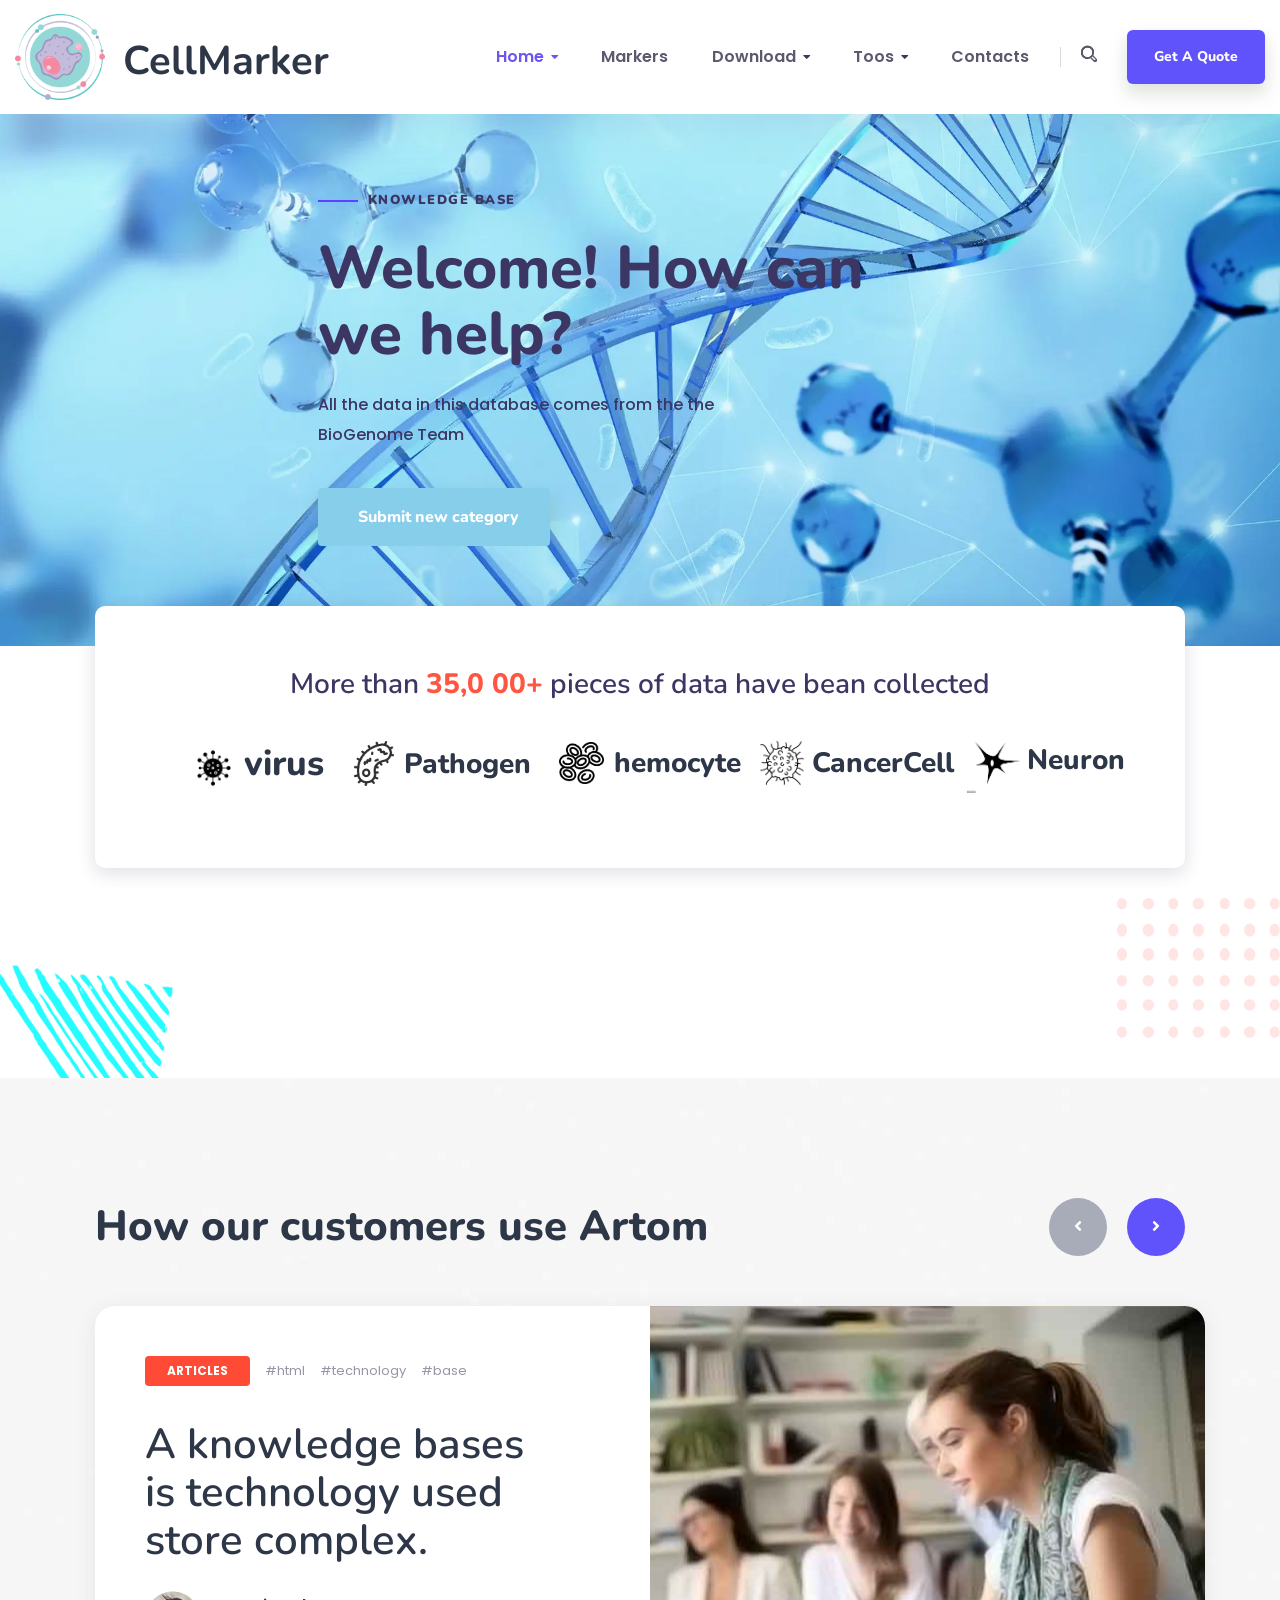
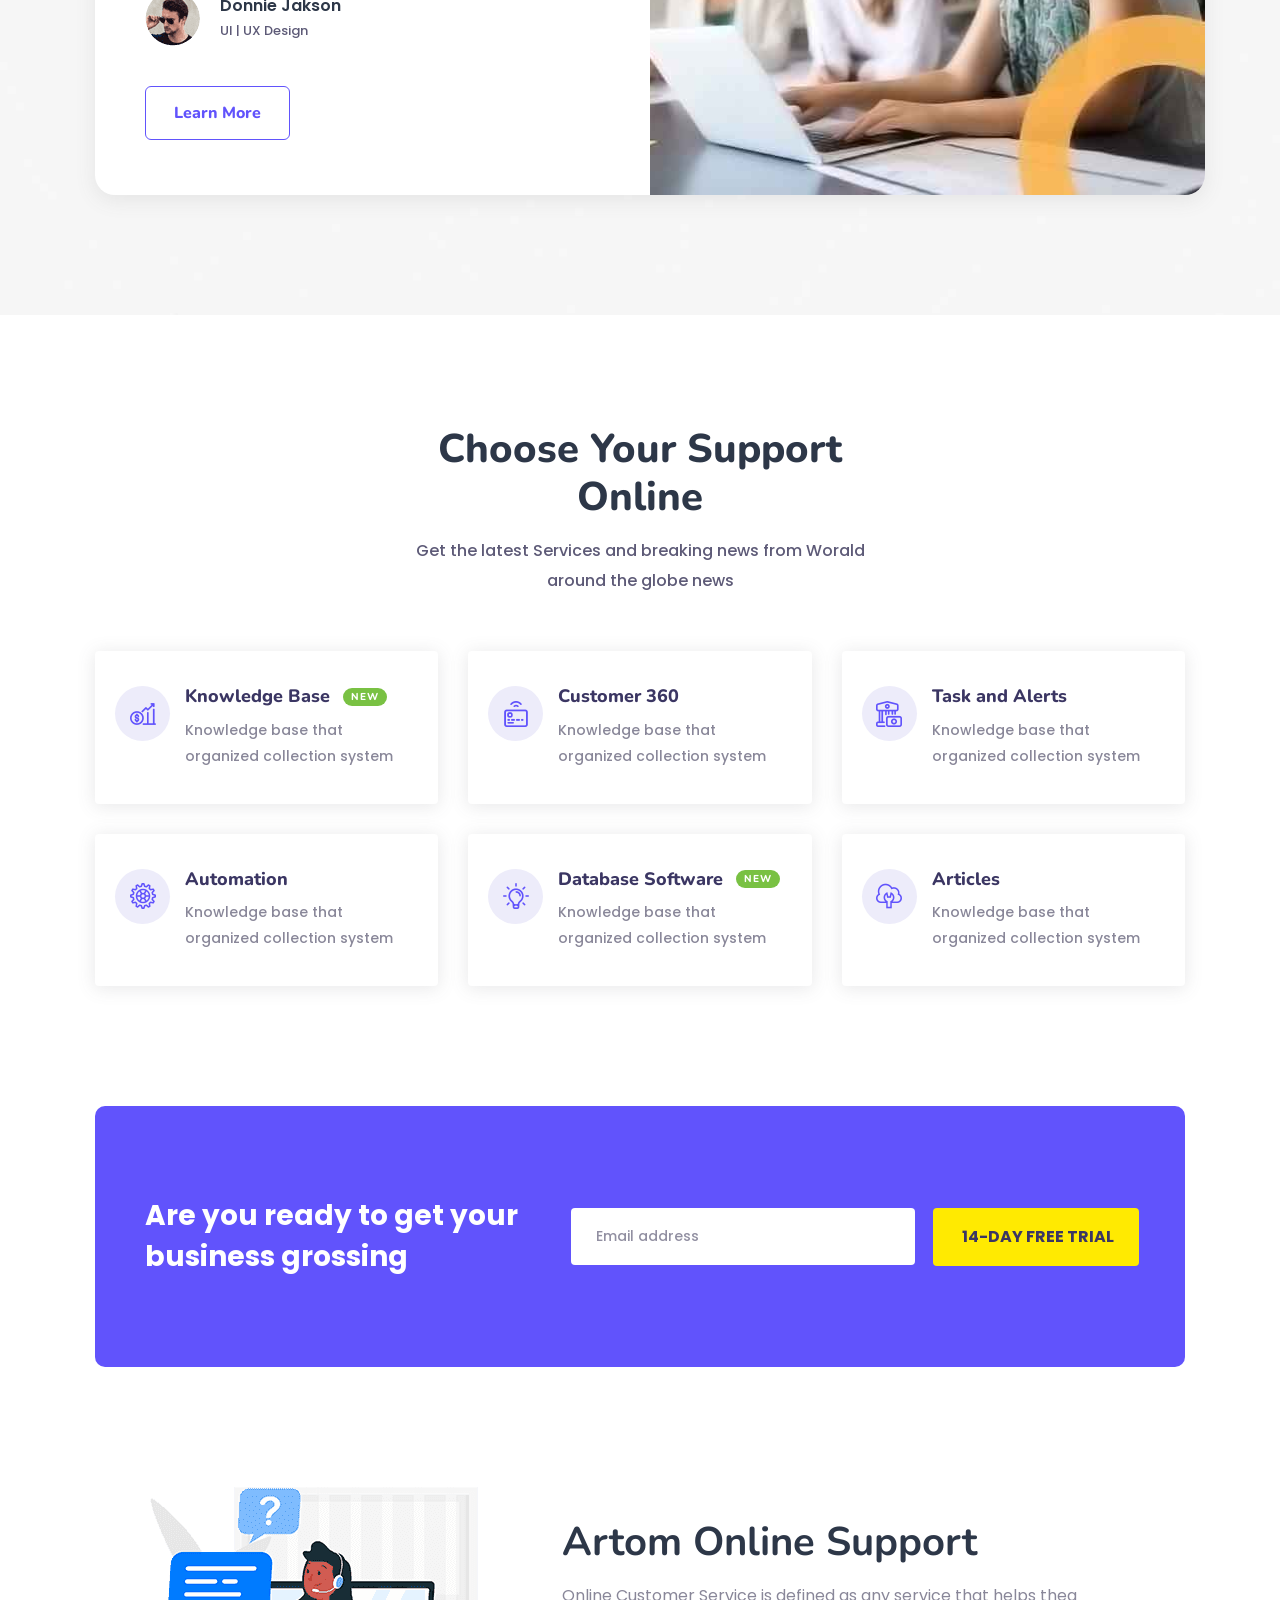
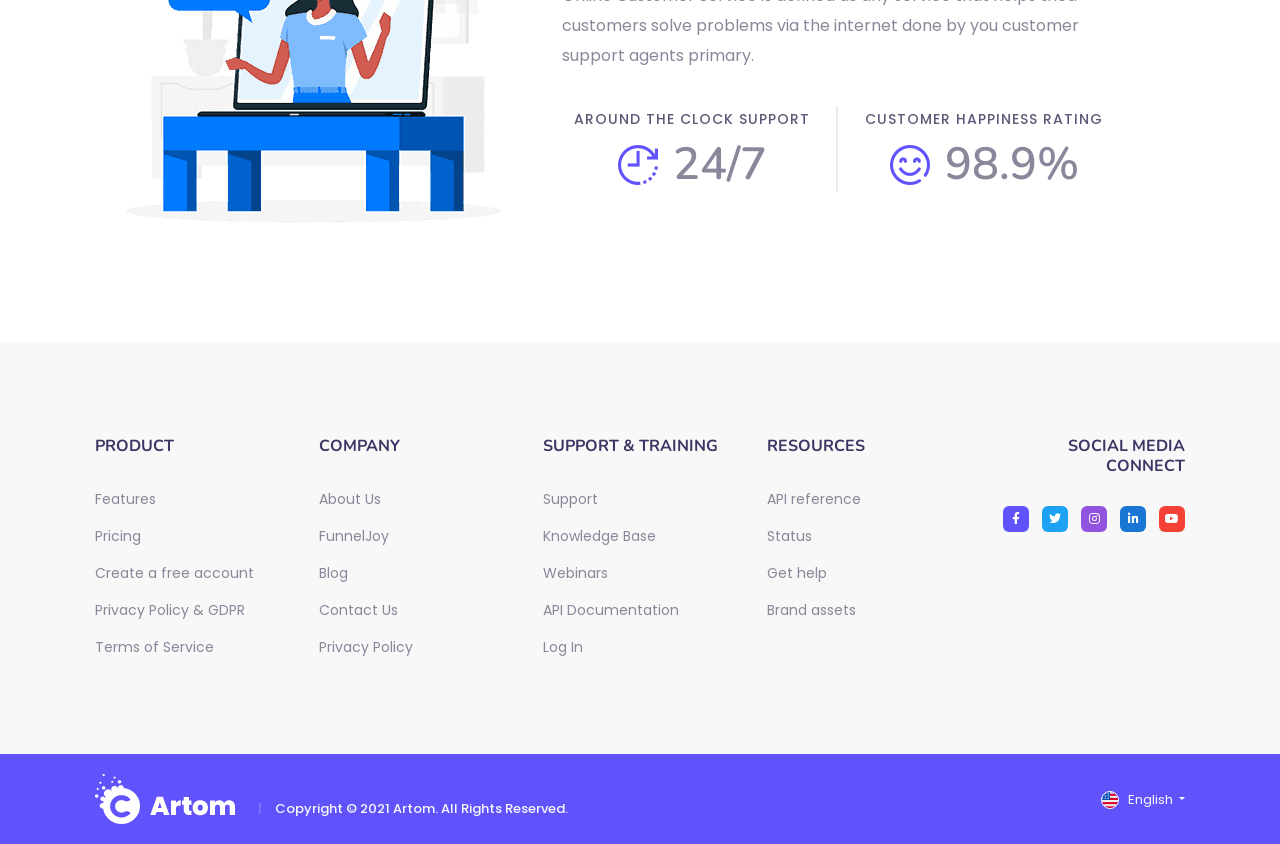
==== index.html @ 0913bfa0 "first commit" ====
<!DOCTYPE html><html class="no-js" lang="en"><head>
        <meta charset="utf-8">
        <meta http-equiv="x-ua-compatible" content="ie=edge">
        <title>Artom - Modern &amp; Multipurpose HTML Template</title>
        <meta name="description" content="">
        <meta name="viewport" content="width=device-width, initial-scale=1">

		
        <!-- Place favicon.ico in the root directory -->

		<!-- CSS here -->
        <link rel="stylesheet" href="css/bootstrap.min.css">
        <link rel="stylesheet" href="css/animate.min.css">
        <link rel="stylesheet" href="css/magnific-popup.css">
        <link rel="stylesheet" href="css/fontawesome-all.min.css">
        <link rel="stylesheet" href="css/owl.carousel.min.css">
        <link rel="stylesheet" href="css/flaticon.css">
        <link rel="stylesheet" href="css/odometer.css">
        <link rel="stylesheet" href="css/aos.css">
        <link rel="stylesheet" href="css/slick.css">
        <link rel="stylesheet" href="css/default.css">
        <link rel="stylesheet" href="css/style.css">
        <link rel="stylesheet" href="css/responsive.css">
        <!-- 树的结构 -->
    <script src="https://d3js.org/d3.v5.min.js"></script>
    <style>
        .node circle {
  fill: #fff;
  stroke: limegreen;
  stroke-width: 3px;
}

.node text {
  font: 12px sans-serif;
}

.link {
  fill: none;
  stroke: #ccc;
  stroke-width: 2px;
}

    </style>


    </head>
    <body data-aos-easing="ease" data-aos-duration="1000" data-aos-delay="0">

        <!-- preloader -->
        <div id="preloader" style="opacity: 0.9969804777275899;">
            <div id="loading-center">
                <div class="loader">
                    <div class="loader-outter"></div>
                    <div class="loader-inner"></div>
                </div>
            </div>
        </div>
        <!-- preloader-end -->

		<!-- Scroll-top -->
        <button class="scroll-top scroll-to-target" data-target="html">
            <i class="fas fa-angle-up"></i>
        </button>
        <!-- Scroll-top-end-->

        <!-- header-area -->
        <header>
            
            <div id="sticky-header" class="main-header menu-area">
                <div class="container custom-container">
                    <div class="row">
                        <div class="col-12">
                            <div class="mobile-nav-toggler"><i class="fas fa-bars"></i></div>
                            <div class="menu-wrap">
                                <nav class="menu-nav show">
                                    <div class="logo">
                                        <img src="img/self/cell1.png" alt="" style="width: 90px;">
                                    </div>
                                    <h1 style="margin-left: 18px;margin-top: 15px;">CellMarker</h1>
                                    <div class="navbar-wrap main-menu d-none d-lg-flex">
                                        <ul class="navigation">
                                            <li class="active menu-item-has-children"><a href="#">Home</a>
                                                <ul class="submenu">
                                                    <li class="active"><a href="index.html">Knowledge Base</a></li>
                                                    <li><a href="index-2.html">Home Software</a></li>
                                                    <li><a href="index-3.html">Home Consulting</a></li>
                                                </ul>
                                            <div class="dropdown-btn"><span class="fas fa-angle-down"></span></div></li>
                                            <li><a href="about-us.html">Markers</a></li>
                                            <li class="menu-item-has-children"><a href="#">Download</a>
                                                <ul class="submenu">
                                                    <li><a href="services.html">Our Services</a></li>
                                                    <li><a href="services-details.html">Services Details</a></li>
                                                </ul>
                                            <div class="dropdown-btn"><span class="fas fa-angle-down"></span></div></li>
                                            <li class="menu-item-has-children"><a href="#">Toos</a>
                                                <ul class="submenu">
                                                    <li><a href="blog.html">Our Blog</a></li>
                                                    <li><a href="blog-details.html">Blog Details</a></li>
                                                </ul>
                                            <div class="dropdown-btn"><span class="fas fa-angle-down"></span></div></li>
                                            <li><a href="contact.html">contacts</a></li>
                                        </ul>
                                    </div>
                                    <div class="header-action d-none d-md-block">
                                        <ul>
                                            <li class="header-search"><a href="#"><i class="flaticon-search-magnifier-outline"></i></a></li>
                                            <li class="header-btn"><a href="contact.html" class="btn">Get A Quote <span></span></a></li>
                                        </ul>
                                    </div>
                                </nav>
                            </div>
                            <!-- Mobile Menu  -->
                            <div class="mobile-menu">
                                <nav class="menu-box">
                                    <div class="close-btn"><i class="fas fa-times"></i></div>
                                    <div class="nav-logo"><a href="index.html"><img src="img/logo/logo.png" alt="" title=""></a>
                                    </div>
                                    <div class="menu-outer">
                                        <!--Here Menu Will Come Automatically Via Javascript / Same Menu as in Header-->
                                    
                                        <ul class="navigation">
                                            <li class="active menu-item-has-children"><a href="#">Home</a>
                                                <ul class="submenu">
                                                    <li class="active"><a href="index.html">Knowledge Base</a></li>
                                                    <li><a href="index-2.html">Home Software</a></li>
                                                    <li><a href="index-3.html">Home Consulting</a></li>
                                                </ul>
                                            <div class="dropdown-btn"><span class="fas fa-angle-down"></span></div></li>
                                            <li><a href="about-us.html">Company</a></li>
                                            <li class="menu-item-has-children"><a href="#">Services</a>
                                                <ul class="submenu">
                                                    <li><a href="services.html">Our Services</a></li>
                                                    <li><a href="services-details.html">Services Details</a></li>
                                                </ul>
                                            <div class="dropdown-btn"><span class="fas fa-angle-down"></span></div></li>
                                            <li class="menu-item-has-children"><a href="#">News</a>
                                                <ul class="submenu">
                                                    <li><a href="blog.html">Our Blog</a></li>
                                                    <li><a href="blog-details.html">Blog Details</a></li>
                                                </ul>
                                            <div class="dropdown-btn"><span class="fas fa-angle-down"></span></div></li>
                                            <li><a href="contact.html">contacts</a></li>
                                        </ul>
                                    </div>
                                    <div class="social-links">
                                        <ul class="clearfix">
                                            <li><a href="#"><span class="fab fa-twitter"></span></a></li>
                                            <li><a href="#"><span class="fab fa-facebook-square"></span></a></li>
                                            <li><a href="#"><span class="fab fa-pinterest-p"></span></a></li>
                                            <li><a href="#"><span class="fab fa-instagram"></span></a></li>
                                            <li><a href="#"><span class="fab fa-youtube"></span></a></li>
                                        </ul>
                                    </div>
                                </nav>
                            </div>
                            <div class="menu-backdrop"></div>
                            <!-- End Mobile Menu -->
                        </div>
                    </div>
                </div>
            </div>
            <!-- header-search -->
            <div class="search-popup-wrap" tabindex="-1" role="dialog" aria-hidden="true">
                <div class="search-close">
                    <span><i class="fas fa-times"></i></span>
                </div>
                <div class="search-wrap text-center">
                    <div class="container">
                        <div class="row">
                            <div class="col-12">
                                <h2 class="title">... Search Here ...</h2>
                                <div class="search-form">
                                    <form action="#">
                                        <input type="text" name="search" placeholder="Type keywords here">
                                        <button class="search-btn"><i class="fas fa-search"></i></button>
                                    </form>
                                </div>
                            </div>
                        </div>
                    </div>
                </div>
            </div>
            <!-- header-search-end -->
        </header>
        <!-- header-area-end -->

        <!-- main-area -->
        <main>

            <!-- banner-area -->
            <section class="banner-area banner-bg" style="background-image: url(./img/self/0.webp);">
                <div class="slider-active slick-initialized slick-slider">
                    <div class="slick-list draggable"><div class="slick-track" style="opacity: 1; width: 1905px;"><div class="single-slider slick-slide slick-current slick-active" data-slick-index="0" aria-hidden="false" tabindex="0" style="width: 1905px; position: relative; left: 0px; top: 0px; z-index: 999; opacity: 1;">
                        <div class="container">
                            <div class="row align-items-center">
                                <div class="col-lg-6">
                                    <div class="banner-content">
                                        <div class="slider-caption">
                                            <div class="inner-layer">
                                                <span class="sub-title animated reveal-text element" data-animation="reveal-text" data-delay="1s" style="animation-delay: 1s;"><span style="animation-delay: 1s;"></span>Knowledge Base</span>
                                            </div>
                                        </div>
                                        <div class="slider-caption">
                                            <div class="inner-layer">
                                                <h2 class="title animated reveal-text element" data-animation="reveal-text" data-delay="2s" style="animation-delay: 2s;"><span style="animation-delay: 2s;"></span>Welcome! How
                                                    can we help?</h2>
                                            </div>
                                        </div>
                                        <div class="slider-caption">
                                            <div class="inner-layer">
                                                <p data-animation="fade-in-up" data-delay="3s" class="animated fade-in-up element" style="animation-delay: 3s;color: rgb(59, 54, 99);">All the data in this database comes from the the BioGenome Team</p>
                                            </div>
                                        </div>
                                        <div class="banner-btn animated fade-in-up element" data-animation="fade-in-up" data-delay="3.5s" style="animation-delay: 3.5s;">
                                            <a href="contact.html" class="btn" tabindex="0" style="background-color: skyblue;"><i class="far bi-mouse2-fill"></i> Submit new category <span></span></a>
                                            <!-- <a href="contact.html" class="free-trial" tabindex="0">Start 14-Day Free <i class="fas fa-plus"></i></a> -->
                                        </div>
                                    </div>
                                </div>
                            </div>
                        </div>
                    </div></div></div>
                </div>
            </section>
            <!-- banner-area-end -->

            <!-- brand-area -->
            <div class="brand-area">
                <div class="container">
                    <div class="container-inner-wrap">
                        <div class="row">
                            <div class="col-12">
                                <div class="brand-wrapper">
                                    <h2 class="title">More than  <span>35,0 00+</span> pieces of data have bean collected</h2>
                                    <div class="brand-active slick-initialized slick-slider">
                                        <div class="slick-list draggable"><div class="slick-track" style="opacity: 1; width: 3366px; transform: translate3d(-990px, 0px, 0px);"><div class="brand-item slick-slide slick-cloned" data-slick-index="-5" id="" aria-hidden="true" tabindex="-1" style="width: 198px;">
                                            <a href="#" tabindex="-1"><img src="img/self/virus.png" alt="" style="width: 60px;"></a> <h2> virus </h2>
                                        </div><div class="brand-item slick-slide slick-cloned" data-slick-index="-4" id="" aria-hidden="true" tabindex="-1" style="width: 198px;">
                                            <a href="#" tabindex="-1"><img src="img/self/pathogen.png" alt="" style="width: 40px;"></a> <h3 style="margin-left: 10px;margin-top: 10px;">Pathogen</h3>
                                        </div><div class="brand-item slick-slide slick-cloned" data-slick-index="-3" id="" aria-hidden="true" tabindex="-1" style="width: 198px;">
                                            <a href="#" tabindex="-1" style="margin-left: 20px;"><img src="img/self/hemocyte.png" alt="" style="width: 45px;"></a> <h3 style="margin-left: 10px; margin-top: 8px;">hemocyte</h3>
                                        </div><div class="brand-item slick-slide slick-cloned" data-slick-index="-2" id="" aria-hidden="true" tabindex="-1" style="width: 198px;">
                                            <a href="#" tabindex="0" style="margin-left: 20px;"><img src="img/self/cancerCell.png" alt="" style="width: 60px;margin-top: -5px;"></a> <h3 style="margin-top: 5px;">CancerCell</h3>
                                        </div><div class="brand-item slick-slide slick-cloned" data-slick-index="-1" id="" aria-hidden="true" tabindex="-1" style="width: 198px;">
                                            <a href="#" tabindex="-1"><img src="img/brand/brand_logo03.png" alt=""></a>
                                        </div><div class="brand-item slick-slide slick-current slick-active" data-slick-index="0" aria-hidden="false" tabindex="0" style="width: 198px;">
                                            <a href="#" tabindex="0"><img src="img/self/virus.png" alt="" style="width: 60px;"></a><h2> virus </h2>
                                        </div><div class="brand-item slick-slide slick-active" data-slick-index="1" aria-hidden="false" tabindex="0" style="width: 198px;">
                                            <a href="#" tabindex="0"><img src="img/self/pathogen.png" alt="" style="width: 40px;margin-left: -20px;"></a> <h3 style="margin-left: 10px;margin-top: 10px;">Pathogen</h3>
                                        </div><div class="brand-item slick-slide slick-active" data-slick-index="2" aria-hidden="false" tabindex="0" style="width: 198px;">
                                            <a href="#" tabindex="0" style="margin-left: 0px;"><img src="img/self/hemocyte.png" alt="" style="width: 45px;"></a> <h3 style="margin-left: 10px; margin-top: 9px;">hemocyte</h3>
                                        </div><div class="brand-item slick-slide slick-active" data-slick-index="3" aria-hidden="false" tabindex="0" style="width: 198px;">
                                            <a href="#" tabindex="0" style="margin-left: 10px;"><img src="img/self/cancerCell.png" alt="" style="width: 60px;margin-top: -5px;"></a> <h3 style="margin-top: 5px;">CancerCell</h3>
                                        </div><div class="brand-item slick-slide slick-active" data-slick-index="4" aria-hidden="false" tabindex="0" style="width: 198px;">
                                            <a href="#" tabindex="0"><img src="img/self/nerve_cell1.jpg" alt="" style="width: 60px; margin-top: -5px;margin-left: 15px;"></a> <h3 style="margin-left: 0px;">Neurone</h3> 
                                        </div><div class="brand-item slick-slide" data-slick-index="5" aria-hidden="true" tabindex="-1" style="width: 198px;">
                                            <a href="#" tabindex="-1"><img src="img/brand/brand_logo03.png" alt=""></a>
                                        </div><div class="brand-item slick-slide slick-cloned" data-slick-index="6" id="" aria-hidden="true" tabindex="-1" style="width: 198px;">
                                            <a href="#" tabindex="1"><img src="img/self/virus.png" alt="" style="width: 60px;"></a><h2> virus </h2>
                                        </div><div class="brand-item slick-slide slick-cloned" data-slick-index="7" id="" aria-hidden="true" tabindex="-1" style="width: 198px;">
                                            <a href="#" tabindex="-1"><img src="img/self/pathogen.png" alt="" style="width: 40px;"></a> <h3 style="margin-left: 10px;margin-top: 10px;">Pathogen</h3>
                                        </div><div class="brand-item slick-slide slick-cloned" data-slick-index="8" id="" aria-hidden="true" tabindex="-1" style="width: 198px;">
                                            <a href="#" tabindex="-1" style="margin-left: 20px;"><img src="img/self/hemocyte.png" alt="" style="width: 45px;"></a> <h3 style="margin-left: 10px; margin-top: 8px;">hemocyte</h3>
                                        </div><div class="brand-item slick-slide slick-cloned" data-slick-index="9" id="" aria-hidden="true" tabindex="-1" style="width: 198px;">
                                            <a href="#" tabindex="0" style="margin-left: 20px;"><img src="img/self/cancerCell.png" alt="" style="width: 60px;margin-top: -5px;"></a> <h3 style="margin-top: 5px;">CancerCell</h3>
                                        </div><div class="brand-item slick-slide slick-cloned" data-slick-index="10" id="" aria-hidden="true" tabindex="-1" style="width: 198px;">
                                            <a href="#" tabindex="-1"><img src="img/brand/brand_logo05.png" alt=""></a>
                                        </div><div class="brand-item slick-slide slick-cloned" data-slick-index="11" id="" aria-hidden="true" tabindex="-1" style="width: 198px;">
                                            <a href="#" tabindex="-1"><img src="img/brand/brand_logo03.png" alt=""></a>
                                        </div></div></div>
                                        
                                        
                                        
                                        
                                        
                                    </div>
                                </div>
                            </div>
                        </div>
                    </div>
                </div>
            </div>
            <!-- brand-area-end -->

            <!-- features-area -->
            <section class="features-area pt-120 pb-90">
                <div class="container">
                    <div class="container-inner-wrap">
                        <div class="row align-items-center">
                            <div class="col-xl-7">
                                <div class="row features-item-wrap">

                                    <div id="treeBody"></div>
                                    <div class="features-top-shape"><img src="img/images/features_shape01.png" alt=""></div>
                                </div>
                            </div>
                            <div class="col-xl-5">
                                <div class="features-content-wrap">
                                    
                                </div>
                            </div>
                        </div>
                    </div>
                </div>
                <div class="features-right-shape"><img src="img/images/features_shape02.png" alt=""></div>
            </section>
            <!-- features-area-end -->

            <!-- customer-feedback -->
            <section class="customer-feedback-area" data-background="img/bg/feedback_bg.jpg" style="background-image: url(img/bg/feedback_bg.jpg);">
                <div class="container">
                    <div class="container-inner-wrap">
                        <div class="row">
                            <div class="col-12">
                                <div class="customer-feedback-title">
                                    <h2 class="title">How our customers use Artom</h2>
                                    <div class="feedback-slider-nav"><button type="button" class="slick-prev btn border-rounded-btn slick-arrow slick-disabled" aria-disabled="true" style=""><i class="fas fa-angle-left"></i></button><button type="button" class="slick-next btn border-rounded-btn slick-arrow" aria-disabled="false" style=""><i class="fas fa-angle-right"></i></button></div>
                                </div>
                            </div>
                        </div>
                    </div>
                    <div class="row">
                        <div class="col-12">
                            <div class="customer-feedback-active slick-initialized slick-slider">
                                <div class="slick-list draggable"><div class="slick-track" style="opacity: 1; width: 3810px; transform: translate3d(0px, 0px, 0px);"><div class="customer-feedback-item slick-slide slick-current slick-active" data-slick-index="0" aria-hidden="false" tabindex="0" style="width: 1110px;">
                                    <div class="feedback-item-content">
                                        <div class="feedback-tags">
                                            <ul>
                                                <li class="active"><a href="#" tabindex="0">articles</a></li>
                                                <li><a href="#" tabindex="0">#html</a></li>
                                                <li><a href="#" tabindex="0">#technology</a></li>
                                                <li><a href="#" tabindex="0">#base</a></li>
                                            </ul>
                                        </div>
                                        <h2 class="title">A knowledge bases is technology used store complex.</h2>
                                        <div class="feedback-client">
                                            <div class="thumb"><img src="img/images/feedback_client01.png" alt=""></div>
                                            <div class="info">
                                                <h5>Donnie Jakson</h5>
                                                <span>UI | UX Design</span>
                                            </div>
                                        </div>
                                        <a href="about-us.html" class="btn feedback-btn" tabindex="0">Learn More</a>
                                    </div>
                                    <div class="feedback-img" data-background="img/images/feedback_img.jpg" style="background-image: url(img/images/feedback_img.jpg);"></div>
                                </div><div class="customer-feedback-item slick-slide" data-slick-index="1" aria-hidden="true" tabindex="-1" style="width: 1110px;">
                                    <div class="feedback-item-content">
                                        <div class="feedback-tags">
                                            <ul>
                                                <li class="active"><a href="#" tabindex="-1">articles</a></li>
                                                <li><a href="#" tabindex="-1">#html</a></li>
                                                <li><a href="#" tabindex="-1">#technology</a></li>
                                                <li><a href="#" tabindex="-1">#base</a></li>
                                            </ul>
                                        </div>
                                        <h2 class="title">A knowledge bases is technology used store complex.</h2>
                                        <div class="feedback-client">
                                            <div class="thumb"><img src="img/images/feedback_client02.png" alt=""></div>
                                            <div class="info">
                                                <h5>Donnie Jakson</h5>
                                                <span>UI | UX Design</span>
                                            </div>
                                        </div>
                                        <a href="about-us.html" class="btn feedback-btn" tabindex="-1">Learn More</a>
                                    </div>
                                    <div class="feedback-img" data-background="img/images/feedback_img02.jpg" style="background-image: url(img/images/feedback_img02.jpg);"></div>
                                </div><div class="customer-feedback-item slick-slide" data-slick-index="2" aria-hidden="true" tabindex="-1" style="width: 1110px;">
                                    <div class="feedback-item-content">
                                        <div class="feedback-tags">
                                            <ul>
                                                <li class="active"><a href="#" tabindex="-1">articles</a></li>
                                                <li><a href="#" tabindex="-1">#html</a></li>
                                                <li><a href="#" tabindex="-1">#technology</a></li>
                                                <li><a href="#" tabindex="-1">#base</a></li>
                                            </ul>
                                        </div>
                                        <h2 class="title">A knowledge bases is technology used store complex.</h2>
                                        <div class="feedback-client">
                                            <div class="thumb"><img src="img/images/feedback_client01.png" alt=""></div>
                                            <div class="info">
                                                <h5>Donnie Jakson</h5>
                                                <span>UI | UX Design</span>
                                            </div>
                                        </div>
                                        <a href="about-us.html" class="btn feedback-btn" tabindex="-1">Learn More</a>
                                    </div>
                                    <div class="feedback-img" data-background="img/images/feedback_img03.jpg" style="background-image: url(img/images/feedback_img03.jpg);"></div>
                                </div></div></div>
                                
                                
                            </div>
                        </div>
                    </div>
                </div>
            </section>
            <!-- customer-feedback-end -->

            <!-- services-area -->
            <section class="kb-services-area">
                <div class="container">
                    <div class="container-inner-wrap">
                        <div class="row justify-content-center">
                            <div class="col-xl-6 col-lg-8">
                                <div class="kb-section-title text-center mb-55">
                                    <h2 class="title">Choose Your Support Online</h2>
                                    <p>Get the latest Services and breaking news from Worald around the globe news</p>
                                </div>
                            </div>
                        </div>
                        <div class="row justify-content-center">
                            <div class="col-xl-4 col-lg-4 col-md-6 col-sm-10">
                                <div class="kb-services-item">
                                    <a href="services-details.html" class="kb-services-link"></a>
                                    <div class="icon"><i class="flaticon-money-growth"></i></div>
                                    <div class="content">
                                        <h5>Knowledge Base<span class="new">NEW</span></h5>
                                        <p>Knowledge base that organized collection system</p>
                                    </div>
                                </div>
                            </div>
                            <div class="col-xl-4 col-lg-4 col-md-6 col-sm-10">
                                <div class="kb-services-item">
                                    <a href="services-details.html" class="kb-services-link"></a>
                                    <div class="icon"><i class="flaticon-credit-card"></i></div>
                                    <div class="content">
                                        <h5>Customer 360</h5>
                                        <p>Knowledge base that organized collection system</p>
                                    </div>
                                </div>
                            </div>
                            <div class="col-xl-4 col-lg-4 col-md-6 col-sm-10">
                                <div class="kb-services-item">
                                    <a href="services-details.html" class="kb-services-link"></a>
                                    <div class="icon"><i class="flaticon-bank"></i></div>
                                    <div class="content">
                                        <h5>Task and Alerts</h5>
                                        <p>Knowledge base that organized collection system</p>
                                    </div>
                                </div>
                            </div>
                            <div class="col-xl-4 col-lg-4 col-md-6 col-sm-10">
                                <div class="kb-services-item">
                                    <a href="services-details.html" class="kb-services-link"></a>
                                    <div class="icon"><i class="flaticon-clutch-disc"></i></div>
                                    <div class="content">
                                        <h5>Automation</h5>
                                        <p>Knowledge base that organized collection system</p>
                                    </div>
                                </div>
                            </div>
                            <div class="col-xl-4 col-lg-4 col-md-6 col-sm-10">
                                <div class="kb-services-item">
                                    <a href="services-details.html" class="kb-services-link"></a>
                                    <div class="icon"><i class="flaticon-idea"></i></div>
                                    <div class="content">
                                        <h5>Database Software<span class="new">NEW</span></h5>
                                        <p>Knowledge base that organized collection system</p>
                                    </div>
                                </div>
                            </div>
                            <div class="col-xl-4 col-lg-4 col-md-6 col-sm-10">
                                <div class="kb-services-item">
                                    <a href="services-details.html" class="kb-services-link"></a>
                                    <div class="icon"><i class="flaticon-online-service"></i></div>
                                    <div class="content">
                                        <h5>Articles</h5>
                                        <p>Knowledge base that organized collection system</p>
                                    </div>
                                </div>
                            </div>
                        </div>
                    </div>
                </div>
            </section>
            <!-- services-area-emd -->

            <!-- trial-area -->
            <section class="trial-area">
                <div class="container">
                    <div class="container-inner-wrap">
                        <div class="row">
                            <div class="col-12">
                                <div class="kb-trial-wrap">
                                    <h2 class="title">Are you ready to get your business grossing</h2>
                                    <div class="kb-trial-form">
                                        <form action="#">
                                            <input type="email" placeholder="Email address">
                                            <button class="btn">14-day Free Trial <span></span></button>
                                        </form>
                                    </div>
                                    <img src="img/images/trial_shape01.png" alt="" class="trial-shape top-shape wow fadeInDownBig" data-wow-delay=".3s" style="visibility: hidden; animation-delay: 0.3s; animation-name: none;">
                                    <img src="img/images/trial_shape02.png" alt="" class="trial-shape bottom-shape wow fadeInUpBig" data-wow-delay=".3s" style="visibility: hidden; animation-delay: 0.3s; animation-name: none;">
                                </div>
                            </div>
                        </div>
                    </div>
                </div>
            </section>
            <!-- trial-area-end -->

            <!-- online-support-area -->
            <section class="online-support-area">
                <div class="container">
                    <div class="container-inner-wrap">
                        <div class="row align-items-center">
                            <div class="col-lg-5">
                                <div class="online-support-img">
                                    <img src="img/images/support_img.png" alt="">
                                </div>
                            </div>
                            <div class="col-lg-7">
                                <div class="online-support-content">
                                    <h2 class="title">Artom Online Support</h2>
                                    <p>Online Customer Service is defined as any service that helps thea customers solve problems via the internet done by you
                                    customer support agents primary.</p>
                                    <div class="support-info-wrap">
                                        <div class="row">
                                            <div class="col-sm-6">
                                                <div class="support-info-item">
                                                    <p>Around the clock support</p>
                                                    <h2><i class="flaticon-clockwise"></i> 24/7</h2>
                                                </div>
                                            </div>
                                            <div class="col-sm-6">
                                                <div class="support-info-item">
                                                    <p>customer happiness rating</p>
                                                    <h2><i class="flaticon-happy"></i> 98.9%</h2>
                                                </div>
                                            </div>
                                        </div>
                                    </div>
                                </div>
                            </div>
                        </div>
                    </div>
                </div>
            </section>
            <!-- online-support-area-end -->

        </main>
        <!-- main-area-end -->


        <!-- footer-area -->
        <footer>
            <div class="footer-top-wrap gray-bg">
                <div class="container">
                    <div class="container-inner-wrap">
                        <div class="row">
                            <div class="col">
                                <div class="footer-widget">
                                    <div class="fw-title">
                                        <h5 class="title">Product</h5>
                                    </div>
                                    <div class="fw-link">
                                        <ul>
                                            <li><a href="services.html">Features</a></li>
                                            <li><a href="services-details.html">Pricing</a></li>
                                            <li><a href="contact.html">Create a free account</a></li>
                                            <li><a href="contact.html">Privacy Policy &amp; GDPR</a></li>
                                            <li><a href="contact.html">Terms of Service</a></li>
                                        </ul>
                                    </div>
                                </div>
                            </div>
                            <div class="col">
                                <div class="footer-widget">
                                    <div class="fw-title">
                                        <h5 class="title">Company</h5>
                                    </div>
                                    <div class="fw-link">
                                        <ul>
                                            <li><a href="about-us.html">About Us</a></li>
                                            <li><a href="services-details.html">FunnelJoy</a></li>
                                            <li><a href="blog.html">Blog</a></li>
                                            <li><a href="contact.html">Contact Us</a></li>
                                            <li><a href="contact.html">Privacy Policy</a></li>
                                        </ul>
                                    </div>
                                </div>
                            </div>
                            <div class="col">
                                <div class="footer-widget">
                                    <div class="fw-title">
                                        <h5 class="title">SUPPORT &amp; TRAINING</h5>
                                    </div>
                                    <div class="fw-link">
                                        <ul>
                                            <li><a href="contact.html">Support</a></li>
                                            <li><a href="index.html">Knowledge Base</a></li>
                                            <li><a href="services-details.html">Webinars</a></li>
                                            <li><a href="contact.html">API Documentation</a></li>
                                            <li><a href="contact.html">Log In</a></li>
                                        </ul>
                                    </div>
                                </div>
                            </div>
                            <div class="col">
                                <div class="footer-widget">
                                    <div class="fw-title">
                                        <h5 class="title">Resources</h5>
                                    </div>
                                    <div class="fw-link">
                                        <ul>
                                            <li><a href="services-details.html">API reference</a></li>
                                            <li><a href="services-details.html">Status</a></li>
                                            <li><a href="contact.html">Get help</a></li>
                                            <li><a href="services-details.html">Brand assets</a></li>
                                        </ul>
                                    </div>
                                </div>
                            </div>
                            <div class="col">
                                <div class="footer-widget text-left text-xl-right">
                                    <div class="fw-title">
                                        <h5 class="title">SOCIAL MEDIA CONNECT</h5>
                                    </div>
                                    <div class="fw-social">
                                        <ul>
                                            <li><a href="#"><i class="fab fa-facebook-f"></i></a></li>
                                            <li><a href="#"><i class="fab fa-twitter"></i></a></li>
                                            <li><a href="#"><i class="fab fa-instagram"></i></a></li>
                                            <li><a href="#"><i class="fab fa-linkedin-in"></i></a></li>
                                            <li><a href="#"><i class="fab fa-youtube"></i></a></li>
                                        </ul>
                                    </div>
                                </div>
                            </div>
                        </div>
                    </div>
                </div>
            </div>
            <div class="copyright-wrap">
                <div class="container">
                    <div class="container-inner-wrap">
                        <div class="row align-items-center">
                            <div class="col-lg-8 col-md-9">
                                <div class="copyright-text">
                                    <div class="logo"><a href="index.html"><img src="img/logo/fw_logo.png" alt=""></a></div>
                                    <p>Copyright © 2021 Artom. All Rights Reserved.</p>
                                </div>
                            </div>
                            <div class="col-lg-4 col-md-3 d-none d-md-block">
                                <div class="footer-lang">
                                    <div class="dropdown">
                                        <button class="dropdown-toggle" type="button" id="dropdownMenuButton" data-toggle="dropdown" aria-haspopup="true" aria-expanded="false">
                                            <img src="img/icon/united-states.png" alt=""> English
                                        </button>
                                        <div class="dropdown-menu" aria-labelledby="dropdownMenuButton">
                                            <a class="dropdown-item" href="#"><img src="img/icon/russia.png" alt="">Russia</a>
                                            <a class="dropdown-item" href="#"><img src="img/icon/thailand.png" alt="">Thailand</a>
                                            <a class="dropdown-item" href="#"><img src="img/icon/india.png" alt="">India</a>
                                        </div>
                                    </div>
                                </div>
                            </div>
                        </div>
                    </div>
                </div>
            </div>
        </footer>
        <!-- footer-area-end -->





		<!-- JS here -->
        <script src="js/vendor/jquery-3.6.0.min.js"></script>
        <script src="js/bootstrap.min.js"></script>
        <script src="js/isotope.pkgd.min.js"></script>
        <script src="js/imagesloaded.pkgd.min.js"></script>
        <script src="js/jquery.magnific-popup.min.js"></script>
        <script src="js/owl.carousel.min.js"></script>
        <script src="js/jquery.odometer.min.js"></script>
        <script src="js/jquery.appear.js"></script>
        <script src="js/slick.min.js"></script>
        <script src="js/ajax-form.js"></script>
        <script src="js/wow.min.js"></script>
        <script src="js/aos.js"></script>
        <script src="js/plugins.js"></script>
        <script src="js/main.js"></script>
    
        <!-- tree的js代码（第二部分） -->
        <script>
            var treeData =
          {
            "name": "Top Level",
            "children": [
              { 
                "name": "Level 2: A",
                "children": [
                  { "name": "Son of A" },
                  { "name": "Daughter of A" }
                ]
              },
              { "name": "Level 2: B" },
              {"name": "level 3: c"}
            ]
          };
        
        // Set the dimensions and margins of the diagram
        var margin = {top: 20, right: 90, bottom: 30, left: 90},
            width = 960 - margin.left - margin.right,
            height = 500 - margin.top - margin.bottom;
        
        // append the svg object to the body of the page
        // appends a 'group' element to 'svg'
        // moves the 'group' element to the top left margin
        var svg = d3.select("#treeBody").append("svg")
            .attr("width", width + margin.right + margin.left)
            .attr("height", height + margin.top + margin.bottom)
          .append("g")
            .attr("transform", "translate("
                  + margin.left + "," + margin.top + ")");
        
        var i = 0
        var duration = 750,
            root;
        
        // declares a tree layout and assigns the size
        var treemap = d3.tree().size([height, width]);
        
        // Assigns parent, children, height, depth
        root = d3.hierarchy(treeData, function(d) { return d.children; });
        root.x0 = height / 2;
        root.y0 = 0;
        // Collapse after the second level
        root.children.forEach(collapse);
        
        update(root);
        
        // Collapse the node and all it's children
        function collapse(d) {
          if(d.children) {
            d._children = d.children
            d._children.forEach(collapse)
            d.children = null
          }
        }
        
        function update(source) {
        
          // Assigns the x and y position for the nodes
          var treeData = treemap(root);
        
          // Compute the new tree layout.
          var nodes = treeData.descendants(),
              links = treeData.descendants().slice(1);
        
          // Normalize for fixed-depth.
          nodes.forEach(function(d){ d.y = d.depth * 180});
        
          // ****************** Nodes section ***************************
        
          // Update the nodes...
          var node = svg.selectAll('g.node')
              .data(nodes, function(d) {return d.id || (d.id = ++i); });
        
          // Enter any new modes at the parent's previous position.
          var nodeEnter = node.enter().append('g')
              .attr('class', 'node')
              .attr("transform", function(d) {
                return "translate(" + source.y0 + "," + source.x0 + ")";
            })
            .on('click', click);
        
          // Add Circle for the nodes
          nodeEnter.append('circle')
              .attr('class', 'node')
              .attr('r', 1e-6)
              .style("fill", function(d) {
                  return d._children ? "lightgreen" : "#fff";
              });
        
          // Add labels for the nodes
          nodeEnter.append('text')
              .attr("dy", ".35em")
              .attr("x", function(d) {
                  return d.children || d._children ? -13 : 13;
              })
              .attr("text-anchor", function(d) {
                  return d.children || d._children ? "end" : "start";
              })
              .text(function(d) { return d.data.name; });
        
          // UPDATE
          var nodeUpdate = nodeEnter.merge(node);
        
          // Transition to the proper position for the node
          nodeUpdate.transition()
            .duration(duration)
            .attr("transform", function(d) { 
                return "translate(" + d.y + "," + d.x + ")";
             });
        
          // Update the node attributes and style
          nodeUpdate.select('circle.node')
            .attr('r', 10)
            .style("fill", function(d) {
                return d._children ? "lightgreen" : "#fff";
            })
            .attr('cursor', 'pointer');
        
        
          // Remove any exiting nodes
          var nodeExit = node.exit().transition()
              .duration(duration)
              .attr("transform", function(d) {
                  return "translate(" + source.y + "," + source.x + ")";
              })
              .remove();
        
          // On exit reduce the node circles size to 0
          nodeExit.select('circle')
            .attr('r', 1e-6);
        
          // On exit reduce the opacity of text labels
          nodeExit.select('text')
            .style('fill-opacity', 1e-6);
        
          // ****************** links section ***************************
        
          // Update the links...
          var link = svg.selectAll('path.link')
              .data(links, function(d) { return d.id; });
        
          // Enter any new links at the parent's previous position.
          var linkEnter = link.enter().insert('path', "g")
              .attr("class", "link")
              .attr('d', function(d){
                var o = {x: source.x0, y: source.y0}
                return diagonal(o, o)
              });
        
          // UPDATE
          var linkUpdate = linkEnter.merge(link);
        
          // Transition back to the parent element position
          linkUpdate.transition()
              .duration(duration)
              .attr('d', function(d){ return diagonal(d, d.parent) });
        
          // Remove any exiting links
          var linkExit = link.exit().transition()
              .duration(duration)
              .attr('d', function(d) {
                var o = {x: source.x, y: source.y}
                return diagonal(o, o)
              })
              .remove();
        
          // Store the old positions for transition.
          nodes.forEach(function(d){
            d.x0 = d.x;
            d.y0 = d.y;
          });
        
          // Creates a curved (diagonal) path from parent to the child nodes
          function diagonal(s, d) {
        
            path = `M ${s.y} ${s.x}
                    C ${(s.y + d.y) / 2} ${s.x},
                      ${(s.y + d.y) / 2} ${d.x},
                      ${d.y} ${d.x}`
        
            return path
          }
        
          // Toggle children on click.
          function click(d) {
            console.log("Before click: ", d);
            if (d.children) {
                d._children = d.children;
                // collapse(d); // 调用 collapse 函数隐藏子节点
                d.children = null;
            } else {
                // collapse(d); // 调用 collapse 函数隐藏子节点
        
                d.children = d._children;
                d._children = null;
            }
            console.log("After click: ", d);
            console.log(root);
            
            update(d);
        }
        
        
        }
            </script>
</body></html>
---- css/flaticon.css ----
@font-face {
    font-family: "flaticon";
    src: url("../fonts/flaticon%EF%B9%9647fc6aefccc57a13c37d6cb703e6a456.ttf") format("truetype");
}

i[class^="flaticon-"]:before, i[class*=" flaticon-"]:before {
    font-family: flaticon !important;
    font-style: normal;
    font-weight: normal !important;
    font-variant: normal;
    text-transform: none;
    line-height: 1;
    -webkit-font-smoothing: antialiased;
    -moz-osx-font-smoothing: grayscale;
}

.flaticon-bar-chart:before {
    content: "\f101";
}
.flaticon-24-hours:before {
    content: "\f102";
}
.flaticon-search-magnifier-outline:before {
    content: "\f103";
}
.flaticon-support:before {
    content: "\f104";
}
.flaticon-online-service:before {
    content: "\f105";
}
.flaticon-check:before {
    content: "\f106";
}
.flaticon-done-tick:before {
    content: "\f107";
}
.flaticon-left-quote:before {
    content: "\f108";
}
.flaticon-left-arrow:before {
    content: "\f109";
}
.flaticon-arrow:before {
    content: "\f10a";
}
.flaticon-lamp:before {
    content: "\f10b";
}
.flaticon-money-growth:before {
    content: "\f10c";
}
.flaticon-idea:before {
    content: "\f10d";
}
.flaticon-idea-1:before {
    content: "\f10e";
}
.flaticon-tax-free:before {
    content: "\f10f";
}
.flaticon-credit-card:before {
    content: "\f110";
}
.flaticon-bank:before {
    content: "\f111";
}
.flaticon-maintenance:before {
    content: "\f112";
}
.flaticon-clutch-disc:before {
    content: "\f113";
}
.flaticon-rocket:before {
    content: "\f114";
}
.flaticon-copy:before {
    content: "\f115";
}
.flaticon-send:before {
    content: "\f116";
}
.flaticon-clockwise:before {
    content: "\f117";
}
.flaticon-happy:before {
    content: "\f118";
}
.flaticon-quotation-marks:before {
    content: "\f119";
}
---- css/odometer.css ----
.odometer.odometer-auto-theme, .odometer.odometer-theme-default {
  display: inline-block;
  vertical-align: middle;
  *vertical-align: auto;
  *zoom: 1;
  *display: inline;
  position: relative;
}
.odometer.odometer-auto-theme .odometer-digit, .odometer.odometer-theme-default .odometer-digit {
  display: inline-block;
  vertical-align: middle;
  *vertical-align: auto;
  *zoom: 1;
  *display: inline;
  position: relative;
}
.odometer.odometer-auto-theme .odometer-digit .odometer-digit-spacer, .odometer.odometer-theme-default .odometer-digit .odometer-digit-spacer {
  display: inline-block;
  vertical-align: middle;
  *vertical-align: auto;
  *zoom: 1;
  *display: inline;
  visibility: hidden;
}
.odometer.odometer-auto-theme .odometer-digit .odometer-digit-inner, .odometer.odometer-theme-default .odometer-digit .odometer-digit-inner {
  text-align: left;
  display: block;
  position: absolute;
  top: 0;
  left: 0;
  right: 0;
  bottom: 0;
  overflow: hidden;
}
.odometer.odometer-auto-theme .odometer-digit .odometer-ribbon, .odometer.odometer-theme-default .odometer-digit .odometer-ribbon {
  display: block;
}
.odometer.odometer-auto-theme .odometer-digit .odometer-ribbon-inner, .odometer.odometer-theme-default .odometer-digit .odometer-ribbon-inner {
  display: block;
  -webkit-backface-visibility: hidden;
  backface-visibility: hidden;
}
.odometer.odometer-auto-theme .odometer-digit .odometer-value, .odometer.odometer-theme-default .odometer-digit .odometer-value {
  display: block;
  -webkit-transform: translateZ(0);
  transform: translateZ(0);
}
.odometer.odometer-auto-theme .odometer-digit .odometer-value.odometer-last-value, .odometer.odometer-theme-default .odometer-digit .odometer-value.odometer-last-value {
  position: absolute;
}
.odometer.odometer-auto-theme.odometer-animating-up .odometer-ribbon-inner, .odometer.odometer-theme-default.odometer-animating-up .odometer-ribbon-inner {
  -webkit-transition: -webkit-transform 2s;
  -moz-transition: -moz-transform 2s;
  -ms-transition: -ms-transform 2s;
  -o-transition: -o-transform 2s;
  transition: transform 2s;
}
.odometer.odometer-auto-theme.odometer-animating-up.odometer-animating .odometer-ribbon-inner, .odometer.odometer-theme-default.odometer-animating-up.odometer-animating .odometer-ribbon-inner {
  -webkit-transform: translateY(-100%);
  -moz-transform: translateY(-100%);
  -ms-transform: translateY(-100%);
  -o-transform: translateY(-100%);
  transform: translateY(-100%);
}
.odometer.odometer-auto-theme.odometer-animating-down .odometer-ribbon-inner, .odometer.odometer-theme-default.odometer-animating-down .odometer-ribbon-inner {
  -webkit-transform: translateY(-100%);
  -moz-transform: translateY(-100%);
  -ms-transform: translateY(-100%);
  -o-transform: translateY(-100%);
  transform: translateY(-100%);
}
.odometer.odometer-auto-theme.odometer-animating-down.odometer-animating .odometer-ribbon-inner, .odometer.odometer-theme-default.odometer-animating-down.odometer-animating .odometer-ribbon-inner {
  -webkit-transition: -webkit-transform 2s;
  -moz-transition: -moz-transform 2s;
  -ms-transition: -ms-transform 2s;
  -o-transition: -o-transform 2s;
  transition: transform 2s;
  -webkit-transform: translateY(0);
  -moz-transform: translateY(0);
  -ms-transform: translateY(0);
  -o-transform: translateY(0);
  transform: translateY(0);
}
.odometer.odometer-auto-theme .odometer-value, .odometer.odometer-theme-default .odometer-value {
  text-align: center;
}
.odometer-formatting-mark {
  display: none;
}
---- css/default.css ----
/* Deafult Margin & Padding */
/*-- Margin Top --*/
.mt-5 {
	margin-top: 5px;
}
.mt-10 {
	margin-top: 10px;
}
.mt-15 {
	margin-top: 15px;
}
.mt-20 {
	margin-top: 20px;
}
.mt-25 {
	margin-top: 25px;
}
.mt-30 {
	margin-top: 30px;
}
.mt-35 {
	margin-top: 35px;
}
.mt-40 {
	margin-top: 40px;
}
.mt-45 {
	margin-top: 45px;
}
.mt-50 {
	margin-top: 50px;
}
.mt-55 {
	margin-top: 55px;
}
.mt-60 {
	margin-top: 60px;
}
.mt-65 {
	margin-top: 65px;
}
.mt-70 {
	margin-top: 70px;
}
.mt-75 {
	margin-top: 75px;
}
.mt-80 {
	margin-top: 80px;
}
.mt-85 {
	margin-top: 85px;
}
.mt-90 {
	margin-top: 90px;
}
.mt-95 {
	margin-top: 95px;
}
.mt-100 {
	margin-top: 100px;
}
.mt-105 {
	margin-top: 105px;
}
.mt-110 {
	margin-top: 110px;
}
.mt-115 {
	margin-top: 115px;
}
.mt-120 {
	margin-top: 120px;
}
.mt-125 {
	margin-top: 125px;
}
.mt-130 {
	margin-top: 130px;
}
.mt-135 {
	margin-top: 135px;
}
.mt-140 {
	margin-top: 140px;
}
.mt-145 {
	margin-top: 145px;
}
.mt-150 {
	margin-top: 150px;
}
.mt-155 {
	margin-top: 155px;
}
.mt-160 {
	margin-top: 160px;
}
.mt-165 {
	margin-top: 165px;
}
.mt-170 {
	margin-top: 170px;
}
.mt-175 {
	margin-top: 175px;
}
.mt-180 {
	margin-top: 180px;
}
.mt-185 {
	margin-top: 185px;
}
.mt-190 {
	margin-top: 190px;
}
.mt-195 {
	margin-top: 195px;
}
.mt-200 {
	margin-top: 200px;
}
/*-- Margin Bottom --*/

.mb-5 {
	margin-bottom: 5px;
}
.mb-10 {
	margin-bottom: 10px;
}
.mb-15 {
	margin-bottom: 15px;
}
.mb-20 {
	margin-bottom: 20px;
}
.mb-25 {
	margin-bottom: 25px;
}
.mb-30 {
	margin-bottom: 30px;
}
.mb-35 {
	margin-bottom: 35px;
}
.mb-40 {
	margin-bottom: 40px;
}
.mb-45 {
	margin-bottom: 45px;
}
.mb-50 {
	margin-bottom: 50px;
}
.mb-55 {
	margin-bottom: 55px;
}
.mb-60 {
	margin-bottom: 60px;
}
.mb-65 {
	margin-bottom: 65px;
}
.mb-70 {
	margin-bottom: 70px;
}
.mb-75 {
	margin-bottom: 75px;
}
.mb-80 {
	margin-bottom: 80px;
}
.mb-85 {
	margin-bottom: 85px;
}
.mb-90 {
	margin-bottom: 90px;
}
.mb-95 {
	margin-bottom: 95px;
}
.mb-100 {
	margin-bottom: 100px;
}
.mb-105 {
	margin-bottom: 105px;
}
.mb-110 {
	margin-bottom: 110px;
}
.mb-115 {
	margin-bottom: 115px;
}
.mb-120 {
	margin-bottom: 120px;
}
.mb-125 {
	margin-bottom: 125px;
}
.mb-130 {
	margin-bottom: 130px;
}
.mb-135 {
	margin-bottom: 135px;
}
.mb-140 {
	margin-bottom: 140px;
}
.mb-145 {
	margin-bottom: 145px;
}
.mb-150 {
	margin-bottom: 150px;
}
.mb-155 {
	margin-bottom: 155px;
}
.mb-160 {
	margin-bottom: 160px;
}
.mb-165 {
	margin-bottom: 165px;
}
.mb-170 {
	margin-bottom: 170px;
}
.mb-175 {
	margin-bottom: 175px;
}
.mb-180 {
	margin-bottom: 180px;
}
.mb-185 {
	margin-bottom: 185px;
}
.mb-190 {
	margin-bottom: 190px;
}
.mb-195 {
	margin-bottom: 195px;
}
.mb-200 {
	margin-bottom: 200px;
}
/*-- Padding Top --*/

.pt-5 {
	padding-top: 5px;
}
.pt-10 {
	padding-top: 10px;
}
.pt-15 {
	padding-top: 15px;
}
.pt-20 {
	padding-top: 20px;
}
.pt-25 {
	padding-top: 25px;
}
.pt-30 {
	padding-top: 30px;
}
.pt-35 {
	padding-top: 35px;
}
.pt-40 {
	padding-top: 40px;
}
.pt-45 {
	padding-top: 45px;
}
.pt-50 {
	padding-top: 50px;
}
.pt-55 {
	padding-top: 55px;
}
.pt-60 {
	padding-top: 60px;
}
.pt-65 {
	padding-top: 65px;
}
.pt-70 {
	padding-top: 70px;
}
.pt-75 {
	padding-top: 75px;
}
.pt-80 {
	padding-top: 80px;
}
.pt-85 {
	padding-top: 85px;
}
.pt-90 {
	padding-top: 90px;
}
.pt-95 {
	padding-top: 95px;
}
.pt-100 {
	padding-top: 100px;
}
.pt-105 {
	padding-top: 105px;
}
.pt-110 {
	padding-top: 110px;
}
.pt-115 {
	padding-top: 115px;
}
.pt-120 {
	padding-top: 120px;
}
.pt-125 {
	padding-top: 125px;
}
.pt-130 {
	padding-top: 130px;
}
.pt-135 {
	padding-top: 135px;
}
.pt-140 {
	padding-top: 140px;
}
.pt-145 {
	padding-top: 145px;
}
.pt-150 {
	padding-top: 150px;
}
.pt-155 {
	padding-top: 155px;
}
.pt-160 {
	padding-top: 160px;
}
.pt-165 {
	padding-top: 165px;
}
.pt-170 {
	padding-top: 170px;
}
.pt-175 {
	padding-top: 175px;
}
.pt-180 {
	padding-top: 180px;
}
.pt-185 {
	padding-top: 185px;
}
.pt-190 {
	padding-top: 190px;
}
.pt-195 {
	padding-top: 195px;
}
.pt-200 {
	padding-top: 200px;
}
/*-- Padding Bottom --*/

.pb-5 {
	padding-bottom: 5px;
}
.pb-10 {
	padding-bottom: 10px;
}
.pb-15 {
	padding-bottom: 15px;
}
.pb-20 {
	padding-bottom: 20px;
}
.pb-25 {
	padding-bottom: 25px;
}
.pb-30 {
	padding-bottom: 30px;
}
.pb-35 {
	padding-bottom: 35px;
}
.pb-40 {
	padding-bottom: 40px;
}
.pb-45 {
	padding-bottom: 45px;
}
.pb-50 {
	padding-bottom: 50px;
}
.pb-55 {
	padding-bottom: 55px;
}
.pb-60 {
	padding-bottom: 60px;
}
.pb-65 {
	padding-bottom: 65px;
}
.pb-70 {
	padding-bottom: 70px;
}
.pb-75 {
	padding-bottom: 75px;
}
.pb-80 {
	padding-bottom: 80px;
}
.pb-85 {
	padding-bottom: 85px;
}
.pb-90 {
	padding-bottom: 90px;
}
.pb-95 {
	padding-bottom: 95px;
}
.pb-100 {
	padding-bottom: 100px;
}
.pb-105 {
	padding-bottom: 105px;
}
.pb-110 {
	padding-bottom: 110px;
}
.pb-115 {
	padding-bottom: 115px;
}
.pb-120 {
	padding-bottom: 120px;
}
.pb-125 {
	padding-bottom: 125px;
}
.pb-130 {
	padding-bottom: 130px;
}
.pb-135 {
	padding-bottom: 135px;
}
.pb-140 {
	padding-bottom: 140px;
}
.pb-145 {
	padding-bottom: 145px;
}
.pb-150 {
	padding-bottom: 150px;
}
.pb-155 {
	padding-bottom: 155px;
}
.pb-160 {
	padding-bottom: 160px;
}
.pb-165 {
	padding-bottom: 165px;
}
.pb-170 {
	padding-bottom: 170px;
}
.pb-175 {
	padding-bottom: 175px;
}
.pb-180 {
	padding-bottom: 180px;
}
.pb-185 {
	padding-bottom: 185px;
}
.pb-190 {
	padding-bottom: 190px;
}
.pb-195 {
	padding-bottom: 195px;
}
.pb-200 {
	padding-bottom: 200px;
}



/*-- Padding Left --*/
.pl-0 {
	padding-left: 0px;
}
.pl-5 {
	padding-left: 5px;
}
.pl-10 {
	padding-left: 10px;
}
.pl-15 {
	padding-left: 15px;
}
.pl-20{
	padding-left: 20px;
}
.pl-25 {
	padding-left: 35px;
}
.pl-30 {
	padding-left: 30px;
}
.pl-35 {
	padding-left: 35px;
}

.pl-35 {
	padding-left: 35px;
}

.pl-40 {
	padding-left: 40px;
}

.pl-45 {
	padding-left: 45px;
}

.pl-50 {
	padding-left: 50px;
}

.pl-55 {
	padding-left: 55px;
}

.pl-60 {
	padding-left: 60px;
}
.pl-65 {
	padding-left: 65px;
}
.pl-70 {
	padding-left: 70px;
}
.pl-75 {
	padding-left: 75px;
}
.pl-80 {
	padding-left: 80px;
}
.pl-85 {
	padding-left: 80px;
}
.pl-90 {
	padding-left: 90px;
}
.pl-95 {
	padding-left: 95px;
}
.pl-100 {
	padding-left: 100px;
}


/*-- Padding Right --*/
.pr-0 {
	padding-right: 0px;
}
.pr-5 {
	padding-right: 5px;
}
.pr-10 {
	padding-right: 10px;
}
.pr-15 {
	padding-right: 15px;
}
.pr-20{
	padding-right: 20px;
}
.pr-25 {
	padding-right: 35px;
}
.pr-30 {
	padding-right: 30px;
}
.pr-35 {
	padding-right: 35px;
}

.pr-35 {
	padding-right: 35px;
}

.pr-40 {
	padding-right: 40px;
}

.pr-45 {
	padding-right: 45px;
}

.pr-50 {
	padding-right: 50px;
}

.pr-55 {
	padding-right: 55px;
}

.pr-60 {
	padding-right: 60px;
}
.pr-65 {
	padding-right: 65px;
}
.pr-70 {
	padding-right: 70px;
}
.pr-75 {
	padding-right: 75px;
}
.pr-80 {
	padding-right: 80px;
}
.pr-85 {
	padding-right: 80px;
}
.pr-90 {
	padding-right: 90px;
}
.pr-95 {
	padding-right: 95px;
}
.pr-100 {
	padding-right: 100px;
}

/* font weight */
.f-700{font-weight: 700;}
.f-600{font-weight: 600;}
.f-500{font-weight: 500;}
.f-400{font-weight: 400;}
.f-300{font-weight: 300;}

/* Background Color */

.gray-bg {
	background: #f8f8f8;
}
.white-bg {
	background: #fff;
}
.black-bg {
	background: #222;
}
.theme-bg {
	background: #222;
}
.primary-bg {
	background: #222;
}
/* Color */

.white-color {
	color: #fff;
}
.black-color {
	color: #222;
}
.theme-color {
	color: #222;
}
.primary-color {
	color: #222;
}
/* black overlay */

[data-overlay] {
	position: relative;
}
[data-overlay]::before {
	background: #000 none repeat scroll 0 0;
	content: "";
	height: 100%;
	left: 0;
	position: absolute;
	top: 0;
	width: 100%;
	z-index: 1;
}
[data-overlay="3"]::before {
	opacity: 0.3;
}
[data-overlay="4"]::before {
	opacity: 0.4;
}
[data-overlay="5"]::before {
	opacity: 0.5;
}
[data-overlay="6"]::before {
	opacity: 0.6;
}
[data-overlay="7"]::before {
	opacity: 0.7;
}
[data-overlay="8"]::before {
	opacity: 0.8;
}
[data-overlay="9"]::before {
	opacity: 0.9;
}
---- css/style.css ----
/*
  Theme Name: Artom - Modern & Multipurpose HTML Template
  Support: admin@gmail.com
  Description: Artom - Modern & Multipurpose HTML Template
  Version: 1.0
*/

/* CSS Index
-----------------------------------

1. Theme default css
2. Header
3. Search
4. Mobile-menu
5. Breadcrumb
6. Banner
7. Brand
8. Features
9. Feedback
10. Services
11. Business
12. Delivering Value
13. Team
14. Faq
15. Trial-area
16. Online-support
17. Testimonial
18. Gallery
19. Blog
20. Contact
21. Footer
22. Preloader

*/



/* 1. Theme default css */
@import url('https://fonts.googleapis.com/css2?family=Nunito:ital,wght@0,400;0,600;0,700;0,800;0,900;1,400;1,600;1,700;1,800&family=Poppins:ital,wght@0,400;0,500;0,600;0,700;0,800;1,400;1,500;1,600&display=swap');
body {
	font-family: 'Poppins', sans-serif;
	font-weight: 500;
	font-size: 16px;
	color: #5d5a77;
	font-style: normal;
}
.img {
	max-width: 100%;
	transition: all 0.3s ease-out 0s;
}
.f-left {
	float: left
}
.f-right {
	float: right
}
.fix {
	overflow: hidden
}
a,
.button {
	-webkit-transition: all 0.3s ease-out 0s;
	-moz-transition: all 0.3s ease-out 0s;
	-ms-transition: all 0.3s ease-out 0s;
	-o-transition: all 0.3s ease-out 0s;
	transition: all 0.3s ease-out 0s;
}
a:focus,
.btn:focus,
.button:focus {
	text-decoration: none;
	outline: none;
	box-shadow: none;
}

a:hover,
.portfolio-cat a:hover,
.footer -menu li a:hover {
	color: #2B96CC;
	text-decoration: none;
}
a,
button {
	color: #1696e7;
	outline: medium none;
}
button:focus,input:focus,input:focus,textarea,textarea:focus{outline: 0}
.uppercase {
	text-transform: uppercase;
}
.capitalize {
	text-transform: capitalize;
}
h1,
h2,
h3,
h4,
h5,
h6 {
	font-family: 'Nunito', sans-serif;
	color: #2d3748;
	margin-top: 0px;
	font-style: normal;
	font-weight: 800;
}
h1 a,
h2 a,
h3 a,
h4 a,
h5 a,
h6 a {
	color: inherit;
}
h1 {
	font-size: 40px;
	font-weight: 700;
}
h2 {
	font-size: 35px;
}
h3 {
	font-size: 28px;
}
h4 {
	font-size: 22px;
}
h5 {
	font-size: 18px;
}
h6 {
	font-size: 16px;
}
ul {
	margin: 0px;
	padding: 0px;
}
li {
	list-style: none
}
p {
	font-size: 16px;
	font-weight: 500;
	line-height: 30px;
	color: #5d5a77;
	margin-bottom: 15px;
}
hr {
	border-bottom: 1px solid #eceff8;
	border-top: 0 none;
	margin: 30px 0;
	padding: 0;
}
label {
	color: #7e7e7e;
	cursor: pointer;
	font-size: 14px;
	font-weight: 400;
}
*::-moz-selection {
	background: #d6b161;
	color: #fff;
	text-shadow: none;
}
::-moz-selection {
	background: #444;
	color: #fff;
	text-shadow: none;
}
::selection {
	background: #444;
	color: #fff;
	text-shadow: none;
}
*::-moz-placeholder {
	color: #555555;
	font-size: 14px;
	opacity: 1;
}
*::placeholder {
	color: #555555;
	font-size: 14px;
	opacity: 1;
}
.theme-overlay {
	position: relative
}
.theme-overlay::before {
	background: #1696e7 none repeat scroll 0 0;
	content: "";
	height: 100%;
	left: 0;
	opacity: 0.6;
	position: absolute;
	top: 0;
	width: 100%;
}
.separator {
	border-top: 1px solid #f2f2f2
}
.slick-slide:focus {
	outline: none;
}
/* button style */
.btn {
    background: #6153fc none repeat scroll 0 0;
    border: none;
    border-radius: 4px;
    color: #fff;
    cursor: pointer;
    display: inline-block;
    font-size: 16px;
    font-weight: 800;
    letter-spacing: 0;
    line-height: 1.4;
    margin-bottom: 0;
    padding: 18px 31px;
    text-align: center;
    text-transform: inherit;
    touch-action: manipulation;
    transition: all ease 700ms;
    -moz-transition: all ease 700ms;
    -webkit-transition: all ease 700ms;
    -ms-transition: all ease 700ms;
    -o-transition: all ease 700ms;
    vertical-align: middle;
    white-space: nowrap;
    font-family: 'Nunito', sans-serif;
    box-shadow: 0px 9px 16.74px 1.26px rgba(99, 134, 94, 0.21);
	position: relative;
	overflow: hidden;
	z-index: 1;
}
.btn i {
	margin-right: 5px;
}
.btn:hover {
	color: #fff;
	box-shadow: none;
}
.btn span {
    background: #ff4b36 none repeat scroll 0 0;
    border-radius: 50%;
    display: block;
    height: 0;
    position: absolute;
    transform: translate(-50%, -50%);
    -moz-transform: translate(-50%, -50%);
    -webkit-transform: translate(-50%, -50%);
    -ms-transform: translate(-50%, -50%);
    -o-transform: translate(-50%, -50%);
    transition: width 0.6s ease 0s, height 0.6s ease 0s;
    -moz-transition: width 0.6s ease 0s, height 0.6s ease 0s;
    -webkit-transition: width 0.6s ease 0s, height 0.6s ease 0s;
    -ms-transition: width 0.6s ease 0s, height 0.6s ease 0s;
    -o-transition: width 0.6s ease 0s, height 0.6s ease 0s;
    width: 0;
    z-index: -1;
}
.btn:hover > span {
    height: 562.5px;
    width: 562.5px;
}
.breadcrumb > .active {
	color: #888;
}

/* scrollUp */
.scroll-top {
    width: 50px;
    height: 50px;
    line-height: 50px;
    position: fixed;
    bottom: 105%;
    right: 30px;
    font-size: 16px;
    border-radius: 6px;
    z-index: 99;
    color: #ffffff;
    text-align: center;
    cursor: pointer;
    background: #6153fc;
    transition: 1s ease;
    border: none;
    opacity: 0;
}
.scroll-top.open {
	bottom: 30px;
	opacity: 1;
}
.scroll-top::after {
	position: absolute;
	z-index: -1;
	content: '';
	top: 100%;
	left: 5%;
	height: 10px;
	width: 90%;
	opacity: 1;
	background: radial-gradient(ellipse at center, rgba(0, 0, 0, 0.25) 0%, rgba(0, 0, 0, 0) 80%);
}
.scroll-top:hover {
	background: #ff4b36;
}


/* 2. Header */
.custom-container {
    max-width: 1510px;
}
.header-top-wrap {
    background: #6153fc;
}
.header-top-contact ul,
.header-top-right ul {
    display: flex;
    align-items: center;
	flex-wrap: wrap;
}
.header-top-contact ul li {
    margin-right: 18px;
    padding-right: 18px;
    position: relative;
}
.header-top-contact ul li::before,
.header-top-right ul li::before {
    content: "";
    position: absolute;
    right: -1px;
    top: 0;
    width: 1px;
    height: 100%;
    background: #fff;
    opacity: .12;
}
.header-top-contact ul li:last-child,
.header-top-right ul li:last-child {
	margin-right: 0;
	padding-right: 0;
}
.header-top-contact ul li:last-child:before,
.header-top-right ul li:last-child:before {
	display: none;
}
.header-top-contact ul li a {
    font-size: 14px;
    font-weight: 400;
    color: #fff;
    display: block;
    padding: 11px 0;
}
.header-top-contact ul li a i,
.header-top-right ul .header-time i {
	margin-right: 5px;
	font-size: 12px;
}
.header-top-right ul {
	justify-content: flex-end;
}
.header-top-right ul .header-time {
	color: #fff;
	font-weight: 400;
	font-size: 14px;
}
.header-top-right ul .header-social {
	color: #fff;
	font-weight: 400;
	font-size: 14px;
}
.header-top-right ul .header-social > a {
	color: #fff;
	font-size: 12px;
	margin-left: 12px;
}
.header-top-right ul li {
	padding: 11px 18px 11px 0;
	position: relative;
	margin-right: 18px;
}
.header-style-three .transparent-header {
	position: absolute;
	left: 0;
	top: 0px;
	width: 100%;
	z-index: 9;
	height: auto;
    box-shadow: none;
}
.main-header {
    padding: 14px 0;
    position: relative;
    box-shadow: 0px 9px 37.2px 2.8px rgba(128, 123, 173, 0.15);
}
.menu-nav {
	display: flex;
	align-items: center;
	flex-wrap: wrap;
	justify-content: flex-start;
}
.navbar-wrap {
	display: flex;
	flex-grow: 1;
}
.navbar-wrap ul {
	display: flex;
	flex-direction: row;
	flex-wrap: wrap;
	margin-left: auto;
}
.navbar-wrap ul li {
	display: block;
	position: relative;
}
.navbar-wrap ul li a {
    font-size: 16px;
    font-weight: 600;
    text-transform: capitalize;
    color: #5c596f;
    padding: 35px 22px;
    display: block;
    line-height: 1;
    position: relative;
    z-index: 1;
}
.navbar-wrap > ul > li.menu-item-has-children > a {
    padding: 35px 35px 35px 22px;
}
.navbar-wrap > ul > li.menu-item-has-children > a::before {
    content: "\f0d7";
    position: absolute;
    right: 20px;
    top: 50%;
    transform: translateY(-50%);
    font-family: "Font Awesome 5 Free";
    font-weight: 700;
    color: #3b3663;
    font-size: 12px;
    -webkit-transition: all 0.3s ease-out 0s;
    -moz-transition: all 0.3s ease-out 0s;
    -ms-transition: all 0.3s ease-out 0s;
    -o-transition: all 0.3s ease-out 0s;
    transition: all 0.3s ease-out 0s;
}
.navbar-wrap > ul > li.active > a,
.navbar-wrap > ul > li:hover > a,
.navbar-wrap ul li .submenu li:hover >  a,
.navbar-wrap ul li .submenu li.active >  a,
.mobile-menu .navigation li.active > a {
	color: #6f54f3;
}
.navbar-wrap > ul > li.menu-item-has-children.active > a::before,
.navbar-wrap > ul > li.menu-item-has-children:hover > a::before {
	color: #6f54f3;
}
.mobile-menu .navigation li.menu-item-has-children .dropdown-btn.open {
    background: #6f54f3;
    color: #fff;
}
.main-menu .navigation li.menu-item-has-children .dropdown-btn {
    display: none;
}
.header-action > ul {
    display: flex;
    align-items: center;
    margin-left: 10px;
    position: relative;
    padding-left: 20px;
}
.header-action > ul::before {
    content: "";
    position: absolute;
    left: -1px;
    top: 50%;
    transform: translateY(-50%);
    width: 1px;
    height: 20px;
    background: #5c596f;
    opacity: .24;
}
.header-action > ul li {
	position: relative;
	margin-left: 30px;
}
.header-action ul li:first-child {
	margin-left: 0;
}
.header-action > ul > li.header-shop-cart > a {
	padding-right: 10px;
}
.header-action > ul > li > a {
    color: #5c596f;
    font-size: 16px;
    line-height: 1;
}
.header-shop-cart a span {
	position: absolute;
	right: 0px;
	top: -2px;
	width: 16px;
	height: 16px;
	text-align: center;
	border-radius: 50%;
	font-size: 12px;
	font-weight: 700;
	line-height: 16px;
	color: #222;
	box-shadow: 0px 5px 12.09px 0.91px rgba(71, 51, 127, 0.14);
}
.header-action .header-btn .btn {
    color: #fff;
    font-size: 14px;
    padding: 20px 27px;
    border-radius: 6px;
}
.navbar-wrap ul li .submenu {
	position: absolute;
	z-index: 9;
	background-color: #fff;
	border-radius: 0;
	border: none;
	-webkit-box-shadow: 0px 13px 25px -12px rgba(0,0,0,0.25);
	-moz-box-shadow: 0px 13px 25px -12px rgba(0,0,0,0.25);
	box-shadow: 0px 13px 25px -12px rgba(0,0,0,0.25);
	display: block;
	left: 0;
	opacity: 0;
	padding: 18px 0;
	right: 0;
	top: 100%;
	visibility: hidden;
	min-width: 230px;
	border: 1px solid #f5f5f5;
	background: #ffffff;
	box-shadow: 0px 30px 70px 0px rgba(137,139,142,0.15);
	margin: 0;
	transform: scale(1 , 0);
	transform-origin: 0 0;
	-webkit-transition: all 0.3s ease-in-out;
	-moz-transition: all 0.3s ease-in-out;
	-ms-transition: all 0.3s ease-in-out;
	-o-transition: all 0.3s ease-in-out;
	transition: all 0.3s ease-in-out;
}
.navbar-wrap ul li .submenu li {
	margin-left: 0;
	text-align: left;
	display: block;
}
.navbar-wrap ul li .submenu li a {
	padding: 0 10px 0 25px;
	line-height: 40px;
	font-weight: 500;
    font-size: 14px;
	color: #5c596f;
	text-transform: capitalize;
	-webkit-transition: all 0.3s ease-in-out;
	-moz-transition: all 0.3s ease-in-out;
	-ms-transition: all 0.3s ease-in-out;
	-o-transition: all 0.3s ease-in-out;
	transition: all 0.3s ease-in-out;
}
.navbar-wrap ul li:hover > .submenu {
	opacity: 1;
	visibility: visible;
	transform: scale(1);
}
.sticky-menu,
.header-style-three .transparent-header.sticky-menu {
	left: 0;
	margin: auto;
	position: fixed;
	top: 0;
	width: 100%;
	z-index: 99;
	background: #fff;
	-webkit-animation: 1000ms ease-in-out 0s normal none 1 running fadeInDown;
	animation: 1000ms ease-in-out 0s normal none 1 running fadeInDown;
	-webkit-box-shadow: 0 10px 15px rgba(25, 25, 25, 0.1);
	box-shadow: 0 10px 15px rgba(25, 25, 25, 0.1);
	border-radius: 0;
}
.main-header.sticky-menu {
    padding: 2px 0;
}
.header-style-two .header-top-wrap {
    position: relative;
    background: #fff;
}
.header-style-two .header-top-wrap::before {
    content: "";
    position: absolute;
    left: 0;
    top: 0;
    width: 47%;
    height: 100%;
    background: #6153fc;
    clip-path: polygon(0px 0px, 100% 0px, 97% 100%, 0% 100%);
}
.header-style-two .header-top-right ul .header-social {
    color: #3b3663;
}
.header-style-two .header-top-right ul .header-social > a {
    color: #3b3663;
}
.header-style-two .main-header {
    box-shadow: 0 20px 37.2px 0 rgb(128 123 173 / 10%);
}
.header-style-two .main-header::before {
    content: "";
    position: absolute;
    right: 0;
    top: 0;
    width: 30.9%;
    height: 100%;
    background: #6153fc;
    clip-path: polygon(8.8% 0px, 100% 0px, 100% 100%, 0% 100%);
}
.header-style-two .navbar-wrap ul {
    margin-left: auto;
    margin-right: auto;
}
.header-style-two .header-action > ul::before {
    background: #fff;
}
.header-style-two .header-action > ul > li > a {
    color: #fff;
}
.header-style-two .header-action .header-btn .btn {
    color: #6153fc;
    background: #fff;
    box-shadow: none;
}
.header-style-two .header-action .header-btn .btn span {
    display: none;
}

/* 3. Search */
.search-popup-wrap {
    position: fixed;
    top: 0;
    left: 0;
    background: #fff;
    height: 100%;
    width: 100%;
    z-index: 99;
    padding: 100px 0;
    display: none;
}
.search-wrap {
    position: absolute;
    left: 0;
    right: 0;
    top: 50%;
    transform: translateY(-50%);
    z-index: 1;
}
.search-wrap .title {
    font-size: 47px;
    margin: 0 0 70px 0;
    font-family: 'Poppins', sans-serif;
    font-weight: 600;
    letter-spacing: -1px;
	color: #3b3663;
}
.search-form {
	position: relative;
}
.search-form input {
    width: 100%;
    border: none;
    border-bottom: 1px solid #6153fc;
    padding: 10px 50px 20px;
    text-align: center;
    font-weight: 500;
    font-size: 30px;
}
.search-form input::placeholder {
	font-size: 30px;
	opacity: .5;
}
.search-btn {
    position: absolute;
    right: 20px;
    background: transparent;
    border: 0;
    font-size: 25px;
    color: #6153fc;
    top: 50%;
    transform: translateY(-50%);
}
.search-close {
	position: absolute;
	top: 5%;
	right: 5%;
	font-size: 30px;
	color: #6153fc;
	cursor: pointer;
}

/* 4. Mobile-menu */
.nav-outer .mobile-nav-toggler {
	position: relative;
	float: right;
	font-size: 40px;
	line-height: 50px;
	cursor: pointer;
	display: none;
	color: #fff;
	margin-right: 30px;
	top: 15px;
}
.nav-logo img {
	width: 150px;
}
.mobile-menu {
	position: fixed;
	right: 0;
	top: 0;
	width: 300px;
	padding-right: 30px;
	max-width: 100%;
	height: 100%;
	opacity: 0;
	visibility: hidden;
	z-index: 99;
	border-radius: 0px;
	transition: all 700ms ease;
	-moz-transition: all 700ms ease;
	-webkit-transition: all 700ms ease;
	-ms-transition: all 700ms ease;
	-o-transition: all 700ms ease;
	-webkit-transform: translateX(101%);
	-ms-transform: translateX(101%);
	transform: translateX(101%);
}
.mobile-menu .navbar-collapse {
	display: block !important;
}
.mobile-menu .nav-logo {
	position: relative;
	padding: 30px 25px;
	text-align: left;
}
.mobile-menu-visible {
	overflow: hidden;
}
.mobile-menu-visible .mobile-menu {
	opacity: 1;
	visibility: visible;
	-webkit-transform: translateX(0%);
    -ms-transform: translateX(0%);
    transform: translateX(0%);
}
.mobile-menu .navigation li.current>a:before {
	height: 100%;
}
.menu-backdrop {
	position: fixed;
	right: 0;
	top: 0;
	width: 100%;
	height: 100%;
	z-index: 2;
	transition: all 700ms ease;
	-moz-transition: all 700ms ease;
	-webkit-transition: all 700ms ease;
	-ms-transition: all 700ms ease;
	-o-transition: all 700ms ease;
	opacity: 0;
	visibility: hidden;
	background: #fff;
}
.mobile-menu-visible .menu-backdrop {
	opacity: 0.80;
	visibility: visible;
}
.mobile-menu .menu-box {
	position: absolute;
	left: 0px;
	top: 0px;
	width: 100%;
	height: 100%;
	max-height: 100%;
	overflow-y: auto;
	overflow-x: hidden;
	background: #fff;
	padding: 0px 0px;
	z-index: 5;
	box-shadow: -9px 0 14px 0px rgb(0 0 0 / 6%);
}
.mobile-menu-visible .mobile-menu .menu-box {
	opacity: 1;
	visibility: visible;
}
.mobile-menu .close-btn {
    position: absolute;
    right: 25px;
    top: 28px;
    line-height: 30px;
    width: 35px;
    text-align: center;
    font-size: 20px;
    color: #312620;
    cursor: pointer;
    z-index: 10;
    -webkit-transition: all 0.9s ease;
    -o-transition: all 0.9s ease;
    transition: all 0.9s ease;
}
.mobile-menu-visible .mobile-menu .close-btn {
	-webkit-transform: rotate(360deg);
	-ms-transform: rotate(360deg);
	transform: rotate(360deg);
}
.mobile-menu .navigation {
	position: relative;
	display: block;
	width: 100%;
	float: none;
}
.mobile-menu .navigation li {
	position: relative;
	display: block;
	border-top: 1px solid rgb(0 0 0 / 10%);
}
.mobile-menu .navigation:last-child {
	border-bottom: 1px solid rgb(0 0 0 / 10%);
}
.mobile-menu .navigation li>ul>li:first-child {
	border-top: 1px solid rgb(0 0 0 / 10%);
}
.mobile-menu .navigation li > a {
    position: relative;
    display: block;
    line-height: 24px;
    padding: 10px 25px;
    font-size: 15px;
    font-weight: 500;
    color: #312620;
    text-transform: capitalize;
    -webkit-transition: all 500ms ease;
    -o-transition: all 500ms ease;
    transition: all 500ms ease;
    border: none;
}
.mobile-menu .navigation li ul li > a {
	font-size: 15px;
	margin-left: 20px;
	text-transform: capitalize;
}
.mobile-menu .navigation li ul li ul li a {
    margin-left: 40px;
}
.mobile-menu .navigation li ul li ul li ul li a {
    margin-left: 60px;
}
.mobile-menu .navigation li > a:before {
	content: '';
	position: absolute;
	left: 0;
	top: 0;
	height: 0;
	-webkit-transition: all 500ms ease;
	-o-transition: all 500ms ease;
	transition: all 500ms ease;
}
.mobile-menu .navigation li.menu-item-has-children .dropdown-btn {
	position: absolute;
	right: 6px;
	top: 6px;
	width: 32px;
	height: 32px;
	text-align: center;
	font-size: 16px;
	line-height: 32px;
	color: #312620;
	background: #efefef;
	cursor: pointer;
	border-radius: 2px;
	-webkit-transition: all 500ms ease;
	-o-transition: all 500ms ease;
	transition: all 500ms ease;
	z-index: 5;
}
.mobile-menu .navigation li.menu-item-has-children .dropdown-btn.open {
	-webkit-transform: rotate(90deg);
	-ms-transform: rotate(90deg);
	transform: rotate(90deg);
}
.mobile-menu .navigation li > ul,
.mobile-menu .navigation li > ul > li > ul {
	display: none;
}
.mobile-menu .social-links {
	position: relative;
	text-align: center;
	padding: 30px 25px;
}
.mobile-menu .social-links li {
	position: relative;
	display: inline-block;
	margin: 0px 10px 10px;
}
.mobile-menu .social-links li a {
	position: relative;
	line-height: 32px;
	font-size: 16px;
	color: #312620;
	-webkit-transition: all 500ms ease;
	-o-transition: all 500ms ease;
	transition: all 500ms ease;
}
.menu-area .mobile-nav-toggler {
    position: relative;
    float: right;
    font-size: 30px;
    cursor: pointer;
    line-height: 1;
    color: #3b3663;
    display: none;
    margin-top: 13px;
}

/* 5. Breadcrumb */
.breadcrumb-bg {
    background-position: center;
    background-size: cover;
    padding: 148px 0;
}
.breadcrumb-content {
    position: relative;
    padding-left: 26px;
}
.breadcrumb-content::before {
    content: "";
    position: absolute;
    left: 0;
    top: 0;
    height: 100%;
    width: 6px;
    border: 1px solid #ff4b36;
    border-radius: 30px;
}
.breadcrumb-content .title {
    font-size: 48px;
    color: #fff;
    font-weight: 800;
    margin-bottom: 12px;
}
.breadcrumb-content .breadcrumb {
    display: -ms-flexbox;
    display: flex;
    -ms-flex-wrap: wrap;
    flex-wrap: wrap;
    padding: 0;
    margin-bottom: 0;
    list-style: none;
    background-color: transparent;
    border-radius: 0;
}
.breadcrumb-content .breadcrumb li {
    text-transform: uppercase;
    color: #ff4b36;
    font-weight: 500;
    font-size: 14px;
}
.breadcrumb-content .breadcrumb li a {
    color: #fff;
}
.breadcrumb-content .breadcrumb-item+.breadcrumb-item {
    padding-left: 10px;
}
.breadcrumb-content .breadcrumb-item+.breadcrumb-item::before {
    padding-right: 10px;
    color: #fff;
    content: "|";
}

/* 6. Banner */
.banner-bg {
	background-image: url(../img/slider/banner_bg.jpg);
	background-position: center;
	background-size: cover;
	padding: 80px 0 120px;
}
.banner-content .sub-title {
    display: block;
    text-transform: uppercase;
    color: #3b3663;
    font-size: 13px;
    font-weight: 900;
    letter-spacing: 1.5px;
    padding-left: 50px;
    font-family: 'Nunito', sans-serif;
    position: relative;
    margin-bottom: 14px;
}
.banner-content .sub-title::before {
    content: "";
    position: absolute;
    left: 0;
    top: 50%;
    transform: translateY(-50%);
    width: 40px;
    height: 2px;
    background: #6140ff;
}
.banner-content .title {
    font-size: 60px;
    line-height: 1.1;
    color: #3b3663;
    margin-bottom: 20px;
}
.banner-content p {
    width: 80%;
	margin-bottom: 0;
}
.banner-content .banner-btn {
    margin-top: 15px;
    display: flex;
    align-items: center;
    flex-wrap: wrap;
}
.banner-content .banner-btn > a {
    margin-top: 20px;
}
.banner-content .banner-btn .free-trial {
    display: inline-flex;
    align-items: center;
    color: #84838d;
    font-size: 14px;
    font-weight: 600;
}
.banner-content .banner-btn .free-trial i {
    width: 26px;
    height: 26px;
    text-align: center;
    line-height: 26px;
    background: #2c8cff;
    color: #fff;
    font-size: 12px;
    border-radius: 50%;
    flex: 0 0 26px;
    margin-left: 10px;
}
.banner-content .banner-btn .btn {
	margin-right: 30px;
}
.banner-content .banner-btn .free-trial:hover {
	color: #6153fc;
}
.banner-img {
    margin-left: -20px;
}
.banner-img img {
	max-width: inherit;
}
.slider-caption {
    line-height: 1;
}

/*===== Reveal Text =====*/
.reveal-text,
.reveal-text span {
    -webkit-animation-iteration-count: 1;
    animation-iteration-count: 1;
    -webkit-animation-duration: 800ms;
    animation-duration: 800ms;
    -webkit-animation-fill-mode: both;
    animation-fill-mode: both;
    -webkit-animation-timing-function: cubic-bezier(0.0, 0.0, 0.2, 1);
    animation-timing-function: cubic-bezier(0.0, 0.0, 0.2, 1);
}
.reveal-text {
    position: relative;
    -webkit-animation-name: clip-text;
    animation-name: clip-text;
}
.reveal-text span {
    content: "";
    position: absolute;
    z-index: 999;
    top: 0;
    left: 0;
    right: 0;
    bottom: 0;
    background-color: #6153fc;
    -webkit-transform: scaleX(0);
    transform: scaleX(0);
    -webkit-transform-origin: 0 50%;
    transform-origin: 0 50%;
    pointer-events: none;
    -webkit-animation-name: text-revealer;
    animation-name: text-revealer;
}

@-webkit-keyframes clip-text {
	from {
		-webkit-clip-path: inset(0 100% 0 0);
		        clip-path: inset(0 100% 0 0);
	}
	to {
		-webkit-clip-path: inset(0 0 0 0);
		        clip-path: inset(0 0 0 0);
	}
}

@keyframes clip-text {
	from {
		-webkit-clip-path: inset(0 100% 0 0);
		        clip-path: inset(0 100% 0 0);
	}
	to {
		-webkit-clip-path: inset(0 0 0 0);
		        clip-path: inset(0 0 0 0);
	}
}

@-webkit-keyframes text-revealer {

	0%, 50% {
		-webkit-transform-origin: 0 50%;
		        transform-origin: 0 50%;
	}

	60%, 100% {
		-webkit-transform-origin: 100% 50%;
		        transform-origin: 100% 50%;
	}


	60% {
		-webkit-transform: scaleX(1);
		        transform: scaleX(1);
	}

	100% {
		-webkit-transform: scaleX(0);
		        transform: scaleX(0);
	}
}

@keyframes text-revealer {

	0%, 50% {
		-webkit-transform-origin: 0 50%;
		        transform-origin: 0 50%;
	}

	60%, 100% {
		-webkit-transform-origin: 100% 50%;
		        transform-origin: 100% 50%;
	}


	60% {
		-webkit-transform: scaleX(1);
		        transform: scaleX(1);
	}

	100% {
		-webkit-transform: scaleX(0);
		        transform: scaleX(0);
	}
}
.inner-layer {
    display: inline-block;
    overflow: hidden;
}
.slider-active .single-slider {
    margin-top: 20px;
}

/**
 * ----------------------------------------
 * animation fade-in-up
 * ----------------------------------------
 */
.fade-in-up {
    -webkit-animation-name: fade-in-up;
    animation-name: fade-in-up;
    animation-timing-function: cubic-bezier(0.215, 0.610, 0.355, 1.000);
    animation-fill-mode: both;
}
@-webkit-keyframes fade-in-up {
  0% {
    -webkit-transform: translateY(50px);
            transform: translateY(50px);
    opacity: 0;
  }
  100% {
    -webkit-transform: translateY(0);
            transform: translateY(0);
    opacity: 1;
  }
}
@keyframes fade-in-up {
  0% {
    -webkit-transform: translateY(50px);
            transform: translateY(50px);
    opacity: 0;
  }
  100% {
    -webkit-transform: translateY(0);
            transform: translateY(0);
    opacity: 1;
  }
}

/**
 * ----------------------------------------
 * animation rubberBand
 * ----------------------------------------
 */
@-webkit-keyframes rubberBand {
  0% {
    -webkit-transform: scaleX(1);
    transform: scaleX(1);
  }
  30% {
    -webkit-transform: scale3d(1.25, 0.75, 1);
    transform: scale3d(1.25, 0.75, 1);
  }
  40% {
    -webkit-transform: scale3d(0.75, 1.25, 1);
    transform: scale3d(0.75, 1.25, 1);
  }
  50% {
    -webkit-transform: scale3d(1.15, 0.85, 1);
    transform: scale3d(1.15, 0.85, 1);
  }
  65% {
    -webkit-transform: scale3d(0.95, 1.05, 1);
    transform: scale3d(0.95, 1.05, 1);
  }
  75% {
    -webkit-transform: scale3d(1.05, 0.95, 1);
    transform: scale3d(1.05, 0.95, 1);
  }
  to {
    -webkit-transform: scaleX(1);
    transform: scaleX(1);
  }
}
@keyframes rubberBand {
  0% {
    -webkit-transform: scaleX(1);
    transform: scaleX(1);
  }
  30% {
    -webkit-transform: scale3d(1.25, 0.75, 1);
    transform: scale3d(1.25, 0.75, 1);
  }
  40% {
    -webkit-transform: scale3d(0.75, 1.25, 1);
    transform: scale3d(0.75, 1.25, 1);
  }
  50% {
    -webkit-transform: scale3d(1.15, 0.85, 1);
    transform: scale3d(1.15, 0.85, 1);
  }
  65% {
    -webkit-transform: scale3d(0.95, 1.05, 1);
    transform: scale3d(0.95, 1.05, 1);
  }
  75% {
    -webkit-transform: scale3d(1.05, 0.95, 1);
    transform: scale3d(1.05, 0.95, 1);
  }
  to {
    -webkit-transform: scaleX(1);
    transform: scaleX(1);
  }
}
.rubber-Band {
  -webkit-animation-name: rubberBand;
  animation-name: rubberBand;
}
.banner-img {
    position: relative;
}
.banner-img img {
    position: absolute;
}
.banner-img .main-img {
    position: inherit;
    opacity: 0;
}
.banner-img .shape-1 {
    left: 0;
    top: 15px;
}
.banner-img .shape-2 {
    left: 20%;
    top: 8%;
}
.banner-img .shape-3 {
    left: 30%;
    top: 22%;
}
.banner-img .shape-4 {
    left: 6.8%;
    top: 13.4%;
}
.banner-img .shape-5 {
    right: 9.8%;
    bottom: 0;
    animation-delay: 1s;
}
.banner-img .shape-6 {
    left: 32.3%;
    top: 0;
    animation: rubberBand 3s infinite linear;
}
.banner-img .shape-7 {
    right: 15.5%;
    top: 7%;
}
.banner-img .shape-8 {
    left: 35%;
    bottom: 24%;
}
.banner-img .shape-9 {
    bottom: 8%;
    left: 46.5%;
}
.alltuchtopdown {
	-webkit-animation: alltuchtopdown 1.5s ease-in-out 0s infinite alternate;
	animation: alltuchtopdown 1.5s ease-in-out 0s infinite alternate;
	animation-duration: 3s;
}
@-webkit-keyframes alltuchtopdown {
  0% {
        -webkit-transform: rotateX(0deg) translateY(0px);
        -moz-transform: rotateX(0deg) translateY(0px);
        -ms-transform: rotateX(0deg) translateY(0px);
        -o-transform: rotateX(0deg) translateY(0px);
        transform: rotateX(0deg) translateY(0px);
    }
  50% {
        -webkit-transform: rotateX(0deg) translateY(-10px);
        -moz-transform: rotateX(0deg) translateY(-10px);
        -ms-transform: rotateX(0deg) translateY(-10px);
        -o-transform: rotateX(0deg) translateY(-10px);
        transform: rotateX(0deg) translateY(-10px);
    }

  100% {
        -webkit-transform: rotateX(0deg) translateY(0px);
        -moz-transform: rotateX(0deg) translateY(0px);
        -ms-transform: rotateX(0deg) translateY(0px);
        -o-transform: rotateX(0deg) translateY(0px);
        transform: rotateX(0deg) translateY(0px);
    }
}
@keyframes alltuchtopdown {
  0% {
        -webkit-transform: rotateX(0deg) translateY(0px);
        -moz-transform: rotateX(0deg) translateY(0px);
        -ms-transform: rotateX(0deg) translateY(0px);
        -o-transform: rotateX(0deg) translateY(0px);
        transform: rotateX(0deg) translateY(0px);
    }
  50% {
        -webkit-transform: rotateX(0deg) translateY(-10px);
        -moz-transform: rotateX(0deg) translateY(-10px);
        -ms-transform: rotateX(0deg) translateY(-10px);
        -o-transform: rotateX(0deg) translateY(-10px);
        transform: rotateX(0deg) translateY(-10px);
    }
  100% {
        -webkit-transform: rotateX(0deg) translateY(0px);
        -moz-transform: rotateX(0deg) translateY(0px);
        -ms-transform: rotateX(0deg) translateY(0px);
        -o-transform: rotateX(0deg) translateY(0px);
        transform: rotateX(0deg) translateY(0px);
    }
}
@-webkit-keyframes rubberBand {
  0% {
    -webkit-transform: scaleX(1);
    transform: scaleX(1);
  }
  30% {
    -webkit-transform: scale3d(1.25, 0.75, 1);
    transform: scale3d(1.25, 0.75, 1);
  }
  40% {
    -webkit-transform: scale3d(0.75, 1.25, 1);
    transform: scale3d(0.75, 1.25, 1);
  }
  50% {
    -webkit-transform: scale3d(1.15, 0.85, 1);
    transform: scale3d(1.15, 0.85, 1);
  }
  65% {
    -webkit-transform: scale3d(0.95, 1.05, 1);
    transform: scale3d(0.95, 1.05, 1);
  }
  75% {
    -webkit-transform: scale3d(1.05, 0.95, 1);
    transform: scale3d(1.05, 0.95, 1);
  }
  to {
    -webkit-transform: scaleX(1);
    transform: scaleX(1);
  }
}
@keyframes rubberBand {
  0% {
    -webkit-transform: scaleX(1);
    transform: scaleX(1);
  }
  30% {
    -webkit-transform: scale3d(1.25, 0.75, 1);
    transform: scale3d(1.25, 0.75, 1);
  }
  40% {
    -webkit-transform: scale3d(0.75, 1.25, 1);
    transform: scale3d(0.75, 1.25, 1);
  }
  50% {
    -webkit-transform: scale3d(1.15, 0.85, 1);
    transform: scale3d(1.15, 0.85, 1);
  }
  65% {
    -webkit-transform: scale3d(0.95, 1.05, 1);
    transform: scale3d(0.95, 1.05, 1);
  }
  75% {
    -webkit-transform: scale3d(1.05, 0.95, 1);
    transform: scale3d(1.05, 0.95, 1);
  }
  to {
    -webkit-transform: scaleX(1);
    transform: scaleX(1);
  }
}
.rotateme {
  -webkit-animation-name: rotateme;
  animation-name: rotateme;
  -webkit-animation-duration: 10s;
  animation-duration: 10s;
  -webkit-animation-iteration-count: infinite;
  animation-iteration-count: infinite;
  -webkit-animation-timing-function: linear;
  animation-timing-function: linear;
}
@keyframes rotateme {
  from {
    -webkit-transform: rotate(0deg);
     transform: rotate(0deg);
  }
  to {
    -webkit-transform: rotate(360deg);
    transform: rotate(360deg);
  }
}
@-webkit-keyframes rotateme {
  from {
    -webkit-transform: rotate(0deg);
  }
  to {
    -webkit-transform: rotate(360deg);
  }
}
.software-banner-area {
    padding: 0 0;
}
.soft-banner-wrap {
    padding: 200px 0 180px;
    position: relative;
}
.software-banner-img {
    position: absolute;
    bottom: -1px;
    left: -130px;
}
.software-banner-area .banner-content {
    padding-left: 23px;
}
.banner-content .sub-title {
    margin-bottom: 25px;
}
.software-banner-area .banner-content .title {
    font-size: 65px;
    color: #3b3663;
    letter-spacing: -1px;
}
.software-banner-area .banner-content .banner-btn {
    margin-top: 35px;
}
.software-banner-area .banner-content .banner-btn .btn {
    margin-right: 0;
    text-transform: capitalize;
    min-width: 153px;
    margin-top: 0;
}
.software-banner-shape {
    position: absolute;
    left: -13%;
    top: 12%;
}
.consulting-banner .container {
    max-width: 1420px;
}
.consulting-banner {
    padding: 190px 0 120px;
    position: relative;
}
.cons-banner-top-shape {
    position: absolute;
    left: 0;
    top: 0;
    width: 322px;
    height: 935px;
    background-repeat: no-repeat;
    z-index: -1;
}
.consulting-banner .banner-content .title {
    font-size: 65px;
}
.consulting-banner .banner-content .banner-btn {
    margin-top: 35px;
}
.consulting-banner .banner-content .banner-btn .btn {
    margin-right: 0;
    margin-top: 0;
}
.cons-banner-img {
    text-align: right;
    position: relative;
}
.cons-banner-img .main-img {
    display: inline-block;
    max-width: 100%;
}
.cons-banner-img [class*="shape-"] {
    position: absolute;
}
.cons-banner-top-shape2 {
    left: 9%;
    top: 20%;
    position: absolute;
}
.cons-banner-img .shape-2 {
    top: -20px;
    left: -65px;
    z-index: -1;
}
.cons-banner-img .shape-3 {
    right: -7%;
    top: 15px;
}
.cons-banner-img .shape-4 {
    left: 1%;
    bottom: 35%;
}
.cons-banner-img .shape-5 {
    right: -8%;
    bottom: 8%;
    z-index: -1;
}
.cons-banner-img .shape-6 {
    left: 50%;
    bottom: 1%;
}

/* 7. Brand */
.container-inner-wrap {
	padding: 0 80px;
}
.brand-wrapper {
    border-radius: 10px;
    box-shadow: 0px 5px 16.74px 1.26px rgba(60, 57, 90, 0.14);
    background: #fff;
    position: relative;
    z-index: 1;
    text-align: center;
    padding: 60px 60px 70px;
    margin-top: -40px;
}
.brand-wrapper .title {
    font-size: 28px;
    font-weight: 600;
    color: #3b3663;
    margin-bottom: 35px;
    line-height: 1.3;
}
.brand-wrapper .title span {
	color: #ff5541;
	font-weight: 800;
}
.brand-item {
    display: flex !important;
    min-height: 43px;
    align-items: center;
    justify-content: center;
}
.brand-item > a {
    display: inline-block;
}
.cons-brand-item {
    display: flex;
    min-height: 73px;
    align-items: center;
    justify-content: center;
}
.cons-brand-item img {
    transition: .3s linear;
	cursor: pointer;
	opacity: .4;
}
.cons-brand-item img:hover {
	opacity: 1;
}

/* 8. Features */
.features-area {
	position: relative;
}
.features-item-box {
    background: #fff;
    border-radius: 10px;
    box-shadow: 0px 5px 19.53px 1.47px rgba(85, 80, 98, 0.1);
    padding: 40px 35px 45px;
	overflow: hidden;
	position: relative;
	z-index: 1;
}
.features-item-icon {
    min-height: 65px;
    margin-bottom: 20px;
    display: flex;
    align-items: flex-end;
}
.features-item-content h4 {
    font-size: 22px;
    color: #3b3663;
    margin-bottom: 15px;
	transition: all .3s ease-in-out;
}
.features-item-content p {
    margin-bottom: 0;
    font-size: 14px;
    line-height: 26px;
	transition: all .3s ease-in-out;
}
.features-item-wrap [class*="col-"]:nth-child(2) .features-item-box {
	margin-top: 65px;
}
.features-item-wrap [class*="col-"]:nth-child(3) .features-item-box {
	margin-top: -65px;
}
.features-item-wrap {
	position: relative;
}
.features-top-shape {
    position: absolute;
    left: -90px;
    top: -25px;
    z-index: -1;
}
.features-item-box::before {
    content: '';
    position: absolute;
    background: #6153fc;
    top: 0;
    left: 0;
    bottom: 0;
    right: 0;
    z-index: -1;
    transform: scaleY(0);
    transform-origin: 50% 100%;
    transition: transform .4s ease-out;
}
.features-item-box:hover::before {
    transform-origin: center top;
    -webkit-transform: scaleY(1);
    transform: scaleY(1);
}
.features-item-box:hover .features-item-icon img {
    filter: brightness(100);
}
.features-item-box:hover .features-item-content h4,
.features-item-box:hover .features-item-content p {
    color: #fff;
}
.features-title .sub-title {
    display: inline-block;
    font-size: 12px;
    font-weight: 700;
    text-transform: uppercase;
    background: #ff4b36;
    color: #fff;
    padding: 6px 22px;
    border-radius: 4px;
    margin-bottom: 16px;
}
.features-title .title {
    font-size: 45px;
    line-height: 1.15;
    margin-bottom: 30px;
}
.features-content-wrap {
    padding-left: 30px;
    padding-right: 20px;
}
.features-content-wrap p {
    margin-bottom: 35px;
}
.features-list ul li {
    display: flex;
    align-items: flex-start;
    margin-bottom: 20px;
}
.features-list ul li:last-child {
    margin-bottom: 0;
}
.features-list .icon {
    width: 35px;
    height: 35px;
    flex: 0 0 35px;
    margin-right: 17px;
    text-align: center;
    line-height: 35px;
    background: #ff4b36;
    border-radius: 50%;
    color: #fff;
    font-size: 13px;
}
.features-list .content {
    flex-grow: 1;
}
.features-list .content h5 {
    font-size: 20px;
    margin-bottom: 6px;
    color: #3b3663;
}
.features-list .content p {
    margin-bottom: 0;
    font-size: 14px;
    line-height: 24px;
}
.features-list {
    margin-bottom: 45px;
}
.features-right-shape {
    position: absolute;
    right: 0;
    bottom: 19%;
    z-index: -1;
}
.soft-features-area {
    background-position: center;
    background-size: cover;
}
.soft-features-item {
    padding: 70px 35px 50px 35px;
    display: flex;
    align-items: center;
    position: relative;
    transition: .3s linear;
}
.soft-features-item::before,
.soft-features-item::after {
    content: "";
    position: absolute;
    left: 35px;
    right: 45px;
    background: #fff;
    top: 20%;
    height: 4px;
    transition: .4s linear;
}
.soft-features-item::after {
    background: #ff4b36;
    left: 45%;
}
.soft-features-icon {
    width: 120px;
    flex: 0 0 120px;
    height: 120px;
    background: #fff;
    text-align: center;
    border-radius: 6px;
    font-size: 60px;
    color: #6140ff;
    display: flex;
    align-items: center;
    justify-content: center;
    margin-right: 25px;
    transition: .3s linear;
}
.soft-features-icon i {
    line-height: 0;
    display: block;
}
.soft-features-content {
    flex-grow: 1;
}
.soft-features-content > span {
    display: block;
    font-size: 12px;
    text-transform: uppercase;
    color: #ffffff;
    font-weight: 600;
    margin-bottom: 5px;
    transition: .3s linear;
}
.soft-features-content > h5 {
    font-size: 22px;
    color: #fff;
    margin-bottom: 20px;
}
.soft-features-content > h5 a:hover {
    color: #fff;
}
.soft-features-content > .read-more {
    color: #fff;
    display: inline-flex;
    font-size: 14px;
    align-items: center;
}
.soft-features-content > .read-more i {
    transition: .3s linear;
    margin-left: 8px;
    font-size: 13px;
}
.soft-features-item:hover,
.soft-features-item.active {
    background: #3b3663;
}
.soft-features-item:hover::after,
.soft-features-item.active::after {
    left: 35px;
}
.soft-features-item:hover .soft-features-icon,
.soft-features-item:hover .soft-features-content > span,
.soft-features-item:hover .soft-features-content > .read-more i,
.soft-features-item.active .soft-features-icon,
.soft-features-item.active .soft-features-content > span,
.soft-features-item.active .soft-features-content > .read-more i {
    color: #ff4b36;
}
.cons-features-bg {
    background-position: center;
    background-size: cover;
    border-radius: 10px;
    overflow: hidden;
}

/* 9. Feedback */
.customer-feedback-area {
    background-size: cover;
    background-position: center;
    padding: 120px 0 70px;
}
.customer-feedback-title {
    display: flex;
    align-items: center;
}
.customer-feedback-title .title {
    font-size: 42px;
    margin-bottom: 0;
    width: 75%;
    flex: 0 0 75%;
}
.customer-feedback-title .feedback-slider-nav {
    display: flex;
    align-items: center;
    justify-content: flex-end;
    width: 25%;
    flex: 0 0 25%;
}
.customer-feedback-title .feedback-slider-nav button {
    width: 58px;
    height: 58px;
    padding: 0;
    line-height: 58px;
    border-radius: 50%;
    flex: 0 0 58px;
    box-shadow: none;
    background: #6153fc;
    text-align: center;
}
.customer-feedback-title .feedback-slider-nav button.slick-disabled {
    background: #a8acb8;
}
.customer-feedback-title .feedback-slider-nav button i {
    margin: 0;
}
.customer-feedback-title .feedback-slider-nav button.slick-next {
    margin-left: 20px;
}
.customer-feedback-item {
    background: #fff;
    border-radius: 20px;
    box-shadow: 0px 5px 19.53px 1.47px rgba(95, 95, 100, 0.1);
    overflow: hidden;
    position: relative;
    margin: 50px 80px;
}
.feedback-item-content {
    width: 50%;
    padding: 50px 90px 55px 50px;
}
.feedback-item-content .feedback-tags {
    margin-bottom: 20px;
}
.feedback-tags ul {
    display: flex;
    align-items: center;
    flex-wrap: wrap;
}
.feedback-tags ul li {
    margin-right: 15px;
    margin-bottom: 15px;
}
.feedback-tags ul li:last-child {
    margin-right: 0;
}
.feedback-tags ul li a {
    font-size: 13px;
    color: #9795a7;
    font-weight: 400;
    display: block;
}
.feedback-tags ul li.active a {
    display: block;
    font-size: 12px;
    font-weight: 700;
    text-transform: uppercase;
    background: #ff4b36;
    color: #fff;
    padding: 6px 22px;
    border-radius: 4px;
}
.feedback-tags ul li.active a:hover {
    color: #fff;
}
.feedback-tags ul li a:hover {
    color: #ff4b36;
}
.feedback-item-content .title {
    font-size: 42px;
    line-height: 1.15;
    font-weight: 600;
    margin-bottom: 0;
}
.feedback-client {
    display: flex;
    align-items: center;
    margin-top: 25px;
    margin-bottom: 40px;
}
.feedback-client .thumb {
    width: 55px;
    flex: 0 0 55px;
    margin-right: 20px;
}
.feedback-client .thumb img {
    max-width: 100%;
    border-radius: 50%;
}
.feedback-client .info h5 {
    font-size: 16px;
    font-weight: 600;
    font-family: 'Poppins', sans-serif;
    margin-bottom: 5px;
}
.feedback-client .info span {
    display: block;
    font-size: 13px;
}
.feedback-item-content .feedback-btn {
    border: 1px solid #6153fc;
    box-shadow: none;
    background: transparent;
    color: #6153fc;
    padding: 15px 28px;
    border-radius: 6px;
}
.feedback-item-content .feedback-btn:hover {
    background: #6153fc;
    color: #fff;
}
.customer-feedback-item .feedback-img {
    position: absolute;
    right: 0;
    top: 0;
    width: 50%;
    height: 100%;
    background-position: right center;
    background-size: cover;
}

/* 10. Services */
.kb-services-area {
    padding: 110px 0 90px;
}
.kb-section-title .title {
    font-size: 40px;
    line-height: 1.2;
    margin-bottom: 15px;
}
.kb-section-title .title > span {
    color: #6140ff;
}
.kb-section-title p {
    width: 85%;
    margin: 0 auto;
}
.kb-services-item {
    background: #fff;
    border-radius: 4px;
    box-shadow: 0px 2px 16.74px 1.26px rgba(95, 95, 100, 0.13);
    display: flex;
    align-items: flex-start;
    padding: 35px 20px;
    margin-bottom: 30px;
    position: relative;
}
.kb-services-item .kb-services-link {
    position: absolute;
    left: 0;
    top: 0;
    width: 100%;
    height: 100%;
}
.kb-services-item .icon {
    width: 55px;
    height: 55px;
    flex: 0 0 55px;
    text-align: center;
    background: #edecfa;
    border-radius: 50%;
    font-size: 26px;
    color: #6153fc;
    margin-right: 15px;
    display: flex;
    align-items: center;
    justify-content: center;
    -webkit-transition: all 0.3s ease-out 0s;
    -moz-transition: all 0.3s ease-out 0s;
    -ms-transition: all 0.3s ease-out 0s;
    -o-transition: all 0.3s ease-out 0s;
    transition: all 0.3s ease-out 0s;
}
.kb-services-item .icon i {
    display: block;
    line-height: 0;
}
.kb-services-item .content h5 {
    font-size: 18px;
    color: #3b3663;
    margin-bottom: 9px;
    display: flex;
    align-items: center;
}
.kb-services-item .content h5 .new {
    font-size: 10px;
    background: #79c143;
    color: #fff;
    padding: 3px 8px;
    border-radius: 50px;
    font-weight: 800;
    letter-spacing: 1px;
    text-transform: uppercase;
    margin-left: 13px;
    display: inline-block;
}
.kb-services-item .content p {
    font-size: 14px;
    line-height: 26px;
    color: #898799;
    margin-bottom: 0;
}
.kb-services-item:hover .icon {
    color: #fff;
    background: #6140ff;
}
.soft-services-area {
    padding: 115px 0 45px;
}
.soft-title-link {
    text-align: right;
    margin-bottom: 5px;
}
.soft-title-link a {
    display: inline-flex;
    align-items: center;
    font-size: 14px;
    color: #5d5a77;
}
.soft-title-link a i {
    margin-left: 10px;
    color: #6140ff;
}
.soft-title-link a:hover {
    color: #6140ff;
}
.soft-services-wrap .col {
    max-width: 228px;
    flex: 0 0 228px;
}
.soft-services-item {
    background-image: url(../img/images/soft_services_item01.png);
    background-size: cover;
    background-position: top center;
    min-width: 100%;
    min-height: 270px;
    display: flex;
    flex-direction: column;
    align-items: center;
    justify-content: center;
    text-align: center;
    padding: 40px 24px;
    position: relative;
    margin-bottom: 30px;
    z-index: 1;
}
.soft-services-item::before {
    content: "";
    position: absolute;
    left: 0;
    top: 0;
    width: 100%;
    height: 100%;
    background-image: url(../img/images/soft_services_hover01.png);
    background-size: cover;
    background-position: top center;
    -webkit-transition: all 0.3s ease-out 0s;
    -moz-transition: all 0.3s ease-out 0s;
    -ms-transition: all 0.3s ease-out 0s;
    -o-transition: all 0.3s ease-out 0s;
    transition: all 0.3s ease-out 0s;
    box-shadow: 0px 9px 6.51px 0.49px rgba(54, 40, 207, 0.14);
    border-radius: 30px 15px 15px 15px;
    opacity: 0;
    z-index: -1;
}
.soft-services-item:hover::before {
    opacity: 1;
}
.soft-services-icon {
    width: 100%;
    margin-bottom: 25px;
}
.soft-services-icon img {
    filter: brightness(1);
}
.soft-services-content {
    width: 100%;
}
.soft-services-content h6 {
    font-size: 16px;
    font-weight: 700;
    color: #5d5a77;
    margin-bottom: 15px;
    line-height: 1.6;
}
.soft-services-content h6 a:hover {
    color: #fff;
}
.soft-services-content .soft-services-link {
    display: inline-block;
    font-size: 18px;
    color: #6140ff;
}
.soft-services-item:hover .soft-services-icon img {
    filter: brightness(100);
}
.soft-services-item:hover .soft-services-content h6 {
    color: #fff;
}
.soft-services-item:hover .soft-services-content .soft-services-link {
    color: #fff;
}
.soft-services-wrap .col:nth-child(even) .soft-services-item {
    background-image: url(../img/images/soft_services_item02.png);
}
.soft-services-wrap .col:nth-child(even) .soft-services-item::before {
    background-image: url(../img/images/soft_services_hover02.png);
    border-radius: 15px 30px 15px 15px;
}
.cons-services-item {
    background: #fff;
    text-align: center;
    border-radius: 14px;
    box-shadow: 0px 9px 37.2px 2.8px rgba(128, 123, 173, 0.15);
    border: 1px solid #ebebeb;
    padding: 53px 45px 50px;
    position: relative;
    overflow: hidden;
}
.cons-services-item::before {
    content: "";
    position: absolute;
    left: 0;
    bottom: 0;
    width: 100%;
    height: 4px;
    background: #ff4b36;
    -webkit-transform-origin: right top;
    -ms-transform-origin: right top;
    transform-origin: right top;
    -webkit-transform: scale(0, 1);
    -ms-transform: scale(0, 1);
    transform: scale(0, 1);
    -webkit-transition: transform 0.4s cubic-bezier(1, 0, 0, 1);
    transition: transform 0.4s cubic-bezier(.74,.72,.27,.24);
}
.cons-services-item:hover::before {
    -webkit-transform-origin: left top;
    -ms-transform-origin: left top;
    transform-origin: left top;
    -webkit-transform: scale(1, 1);
    -ms-transform: scale(1, 1);
    transform: scale(1, 1);
}
.cons-services-icon {
    width: 79px;
    height: 75px;
    background: #edecfa;
    border-radius: 6px;
    margin: 0 auto 40px;
    font-size: 38px;
    color: #6140ff;
    display: flex;
    align-items: center;
    justify-content: center;
}
.cons-services-icon i {
    line-height: 0;
}
.cons-services-content .title {
    font-size: 20px;
    color: #3b3663;
    margin-bottom: 18px;
}
.cons-services-content p {
    font-size: 14px;
    line-height: 24px;
    margin-bottom: 0;
}
.cons-services-area {
    padding: 110px 0 30px;
}
.customer-services {
    padding: 110px 0 120px;
    background: #f7f6ff;
}
.customer-services-wrap {
    background: #fff;
    border-radius: 15px;
    box-shadow: 0px 6px 14.88px 1.12px rgba(107, 107, 107, 0.1);
    padding: 50px 40px;
}
.customer-services-item {
    padding: 35px 38px 30px;
    position: relative;
    border-bottom: 1.5px solid #ebebeb;
    border-right: 1.5px solid #ebebeb;
}
.customer-services-top {
    display: flex;
    align-items: center;
    margin-bottom: 20px;
}
.customer-services-top .icon {
    width: 68px;
    height: 64px;
    background: #edecfa;
    border-radius: 6px;
    flex: 0 0 68px;
    margin-right: 22px;
    display: flex;
    align-items: center;
    justify-content: center;
    font-size: 32px;
    color: #6153fc;
    transition: .3s linear;
}
.customer-services-top .icon i {
    line-height: 0;
}
.customer-services-top .title {
    margin-bottom: 0;
    font-size: 22px;
    color: #3b3663;
}
.customer-services-content p {
    margin-bottom: 0;
    font-size: 14px;
    line-height: 26px;
}
.customer-services-item:hover .customer-services-top .icon {
    background: #6153fc;
    color: #fff;
}
.customer-services-wrap .row [class*="col-"]:nth-child(3) .customer-services-item,
.customer-services-wrap .row [class*="col-"]:nth-child(4) .customer-services-item {
    border-bottom: none;
}
.customer-services-wrap .row [class*="col-"]:nth-child(2) .customer-services-item,
.customer-services-wrap .row [class*="col-"]:nth-child(4) .customer-services-item {
    border-right: none;
}
.services-details-area {
    padding: 120px 0 115px;
}
.services-details-content  {
    padding: 0 30px;
}
.services-details-img {
    margin-bottom: 50px;
}
.services-details-img img {
    max-width: 100%;
    border-radius: 4px;
}
.sd-tags-wrap ul {
    display: flex;
    flex-wrap: wrap;
    align-items: center;
    margin-bottom: 5px;
}
.sd-tags-wrap ul li {
    margin-right: 10px;
    margin-bottom: 10px;
}
.sd-tags-wrap ul li:last-child {
    margin-right: 0;
}
.sd-tags-wrap ul li a {
    display: block;
    font-size: 12px;
    font-weight: 700;
    text-transform: uppercase;
    background: #ff4b36;
    color: #fff;
    padding: 6px 22px;
    border-radius: 4px;
}
.services-details-content .title {
    font-size: 26px;
    margin-bottom: 18px;
    color: #3b3663;
}
.services-details-content p {
    font-size: 14px;
    line-height: 26px;
}
.services-details-content p:last-child {
    margin-bottom: 0;
}
.services-details-content .blog-details-list {
    width: 80%;
    margin: 25px 0 32px;
}
.services-details-content .sd-images-wrap {
    margin-bottom: 45px;
}
.services-details-content .sd-images-wrap img {
    max-width: 100%;
    border-radius: 4px;
}


/* 11. Business */
.business-bg {
    background-image: url(../img/bg/business_bg.png);
    padding: 260px 0 137px;
    background-position: top left;
    background-repeat: no-repeat;
    position: relative;
}
.business-img-wrap {
    position: relative;
    margin-top: 20px;
    z-index: 1;
}
.business-img-wrap::before {
    content: "";
    position: absolute;
    left: -20px;
    top: -20px;
    width: 100%;
    height: 100%;
    background: #6153fc;
    opacity: .2;
    border-radius: 20px;
    z-index: -1;
}
.business-img-wrap .top-shape {
    position: absolute;
    left: -65px;
    top: -65px;
    z-index: -2;
}
.business-img-wrap .bottom-shape {
    position: absolute;
    right: -59px;
    bottom: 45px;
}
.business-img-wrap .main-img {
    border-radius: 20px;
    max-width: initial;
}
.business-content-wrap {
    padding-left: 45px;
}
.business-content-wrap .section-title {
    margin-bottom: 30px;
}
.business-content-wrap .section-title .sub-title {
    display: block;
    text-transform: uppercase;
    font-size: 16px;
    color: #5d5a77;
    margin-bottom: 6px;
}
.business-content-wrap .section-title .title {
    font-size: 40px;
    line-height: 1.2;
    margin-bottom: 0;
}
.business-content-wrap .section-title .title span {
    color: #6140ff;
}
.business-content-wrap > p {
    margin-bottom: 0;
}
.business-content-list li {
    display: flex;
    align-items: flex-start;
    position: relative;
    width: 75%;
}
.business-content-list .icon {
    width: 40px;
    flex: 0 0 40px;
    text-align: center;
    line-height: 40px;
    height: 40px;
    background: #6153fc;
    color: #fff;
    font-size: 14px;
    border-radius: 50%;
    margin-right: 20px;
    transition: .2s linear;
}
.business-content-list .content {
    flex-grow: 1;
}
.business-content-list .content h5 {
    font-size: 20px;
    color: #3b3663;
    margin-bottom: 7px;
}
.business-content-list .content p {
    font-size: 14px;
    line-height: 26px;
    margin-bottom: 0;
}
.business-content-list li:hover .icon {
    background: #ff4b36;
}
.business-content-list li + li {
    margin-top: 40px;
}
.business-content-list li + li::before {
    content: "";
    position: absolute;
    left: 20px;
    top: -70px;
    width: 1px;
    height: 55px;
    background: #b7b6b6;
}
.business-content-list {
    margin-top: 34px;
}

/* 12. Delivering Value */
.delivering-value-item {
    margin-bottom: 45px;
}
.dv-thumb {
    margin-bottom: 30px;
    border-radius: 10px;
    overflow: hidden;
}
.dv-thumb img {
    max-width: 100%;
    transition: .3s linear;
}
.dv-content-wrap {
    display: flex;
    align-items: flex-start;
}
.dv-content-wrap .icon {
    width: 65px;
    height: 65px;
    flex: 0 0 65px;
    background: #6153fc;
    text-align: center;
    display: flex;
    align-items: center;
    justify-content: center;
    color: #fff;
    border-radius: 4px;
    margin-right: 20px;
    font-size: 30px;
    transition: .3s linear;
}
.dv-content-wrap .icon i {
    line-height: 0;
    display: block;
}
.dv-content-wrap .title {
    font-size: 22px;
    margin-bottom: 11px;
    color: #3b3663;
}
.dv-content-wrap .title a:hover,
.dv-content-wrap .content > a:hover {
    color: #ff4b36;
}
.dv-content-wrap p {
    font-size: 14px;
    line-height: 28px;
    margin-bottom: 18px;
}
.dv-content-wrap .content > a {
    display: inline-flex;
    align-items: center;
    font-size: 14px;
    color: #6153fc;
}
.dv-content-wrap .content > a i {
    margin-left: 7px;
}
.delivering-value-item:hover .dv-content-wrap .icon {
    background: #ff4b36;
}
.delivering-value-item:hover .dv-thumb img {
    transform: scale(1.1);
}

/* 13. Team */
.team-bg {
    background-position: center;
    background-size: cover;
    padding: 110px 0 66px;
    position: relative;
    z-index: 1;
}
.team-bg::before {
    content: "";
    position: absolute;
    left: 0;
    top: 0;
    width: 100%;
    height: 100%;
    background-image: url(../img/bg/team_bg_shape.png);
    background-position: center;
    background-size: cover;
    opacity: .62;
}
.team-bg::after {
    content: "";
    position: absolute;
    left: 0;
    top: 0;
    width: 100%;
    height: 100%;
    background: #4d3ef0;
    opacity: .93;
    z-index: -1;
}
.white-title .title {
    color: #fff;
}
.white-title .title > span {
    color: #ff4b36;
}
.white-title p {
    color: #f0f0f0;
}
.team-item {
    position: relative;
    text-align: center;
    margin-bottom: 50px;
    z-index: 1;
}
.team-thumb img {
    border-radius: 50%;
    border: 8px solid #6153fc;
    margin-top: 2px;
    -webkit-transition: all 0.4s ease-out 0s;
    -moz-transition: all 0.4s ease-out 0s;
    -ms-transition: all 0.4s ease-out 0s;
    -o-transition: all 0.4s ease-out 0s;
    transition: all 0.4s ease-out 0s;
}
.team-thumb > .thumb-bg {
    border-radius: 50%;
    width: 194px;
    height: 194px;
    box-shadow: 0px 9px 6.51px 0.49px rgba(17, 7, 128, 0.14);
    background: #fff;
    position: absolute;
    left: 50%;
    top: 0;
    transform: translateX(-50%) rotate(0deg);
    -webkit-transition: all 0.6s ease-out 0s;
    -moz-transition: all 0.6s ease-out 0s;
    -ms-transition: all 0.6s ease-out 0s;
    -o-transition: all 0.6s ease-out 0s;
    transition: all 0.6s ease-out 0s;
    z-index: -1;
}
.team-thumb > .thumb-bg::before {
    content: "";
    position: absolute;
    right: 0%;
    top: 16%;
    width: 30px;
    height: 30px;
    background: #fff;
    border-radius: 50%;
}
.team-content > span {
    display: block;
    text-transform: uppercase;
    font-size: 14px;
    color: #fff;
    margin-bottom: 5px;
    -webkit-transition: all 0.3s ease-out 0s;
    -moz-transition: all 0.3s ease-out 0s;
    -ms-transition: all 0.3s ease-out 0s;
    -o-transition: all 0.3s ease-out 0s;
    transition: all 0.3s ease-out 0s;
}
.team-content h5 {
    font-size: 20px;
    color: #fff;
    margin-bottom: 14px;
}
.team-content h5 a:hover {
    color: #fff;
}
.team-content p {
    margin-bottom: 0;
    font-size: 14px;
    color: #e7e7e7;
    line-height: 26px;
}
.team-item .team-thumb {
    margin-bottom: 55px;
}
.team-item:hover .team-content > span {
    color: #ff4b36;
}
.team-item:hover .team-thumb > .thumb-bg {
    transform: translateX(-50%) rotate(65deg);
}
.team-item:hover .team-thumb img {
    border-color: #ff4b36;
}

/* 14. Faq */
.faq-img {
    padding-top: 20px;
    position: relative;
}
.faq-img::before {
    content: "";
    position: absolute;
    left: -20px;
    top: 0;
    width: 516px;
    height: 534px;
    background-image: url(../img/images/faq_img_shape01.png);
    z-index: -1;
    border-radius: 15px;
}
.faq-img .faq-bottom-shape {
    border-radius: 0;
    position: absolute;
    right: 12%;
    bottom: -36px;
}
.faq-img img {
    max-width: 100%;
    border-radius: 15px;
}
.section-title-two .sub-title {
    font-size: 34px;
    line-height: 1;
    font-weight: 500;
    margin-bottom: 5px;
}
.section-title-two .title {
    font-size: 40px;
    letter-spacing: -.5px;
    margin-bottom: 0;
}
.section-title-two .title > span {
    color: #6140ff;
}
.faq-area .section-title-two {
    margin-bottom: 28px;
}
.faq-search-form form {
    display: flex;
    align-items: center;
    margin-bottom: 35px;
}
.faq-search-form form input {
    flex-grow: 1;
    border: none;
    background: #f4f3ff;
    padding: 19px 25px;
    border-radius: 4px 0 0 4px;
    font-size: 14px;
    font-weight: 500;
}
.faq-search-form form input::placeholder {
    font-size: 13px;
    color: #aeadb7;
    font-weight: 500;
}
.faq-search-form form button {
    box-shadow: none;
    border-radius: 0 4px 4px 0;
    min-height: 59px;
}
.faq-search-form form button:hover {
    background: #ff4b36;
}
.faq-nav-tabs.nav-tabs {
    border: none;
    margin-left: -8px;
    margin-right: -8px;
}
.faq-nav-tabs .nav-item {
    width: 33.3333%;
    flex: 0 0 33.3333%;
    padding-left: 8px;
    padding-right: 8px;
    margin-bottom: 16px;
}
.faq-nav-tabs .nav-item .nav-link {
    display: flex;
    flex-direction: column;
    border: 1px solid #e1e1e1;
    background: #f4f3ff;
    border-radius: 4px;
    padding: 20px 20px;
    margin-bottom: 0;
}
.faq-nav-tabs .nav-item .nav-link i {
    font-size: 19px;
    line-height: 1;
    color: #6153fc;
    margin-bottom: 6px;
}
.faq-nav-tabs .nav-item .nav-link .heading {
    display: block;
    color: #3b3663;
    text-transform: capitalize;
    font-family: 'Nunito', sans-serif;
    font-weight: 800;
    margin-bottom: 1px;
}
.faq-nav-tabs .nav-item .nav-link .desc {
    display: block;
    font-size: 12px;
    font-weight: 500;
    color: #5d5a77;
}
.faq-nav-tabs .nav-item .nav-link.active {
    background: #fff;
    box-shadow: 0px 7px 14.88px 1.12px rgba(5, 51, 102, 0.15);
    border-color: #6153fc;
}
.faq-wrapper .card {
    border: none;
    border-radius: 0;
    margin-bottom: 21px;
}
.faq-wrapper .card:last-child {
    margin-bottom: 0;
}
.faq-wrapper .card-header {
    padding: 0;
    margin-bottom: 0;
    background-color: transparent;
    border-bottom: none;
}
.faq-wrapper .card-header .btn-link {
    text-align: left;
    font-size: 16px;
    font-weight: 800;
    color: #3b3663;
    border: none;
    background: transparent;
    border-bottom: 1px solid #bbb5fe;
    width: 100%;
    padding: 0 20px 13px 0;
    line-height: 1.7;
    display: flex;
    align-items: flex-start;
    text-decoration: none;
    position: relative;
}
.faq-wrapper .card-header .btn-link.collapsed {
    border-color: #e7e7ec;
}
.faq-wrapper .card-header .btn-link:hover {
    text-decoration: none;
}
.faq-wrapper .card-header .btn-link .count {
    margin-right: 14px;
    color: #6153fc;
}
.faq-wrapper > .card > .card-header {
    border-radius: 0;
    margin-bottom: 0;
}
.faq-wrapper .card-body {
    padding: 12px 25px 0;
    font-size: 13px;
    color: #827f93;
    line-height: 24px;
}
.faq-wrapper .card .card-header button::after {
    position: absolute;
    content: "\f106";
    top: 0;
    right: 0;
    font-size: 14px;
    font-family: "Font Awesome 5 Free";
    font-weight: 700;
    color: #6153fc;
}
.faq-wrapper .card .card-header button.collapsed:after {
	content: "\f107";
}
.faq-tab-content {
    margin-top: 20px;
}
.faq-style-two .faq-img img {
    box-shadow: 0px 7px 14.88px 1.12px rgba(5, 51, 102, 0.15);
}
.faq-style-two .faq-img .faq-bottom-shape {
    box-shadow: none;
}

/* 15. Trial-area */
.kb-trial-wrap {
    background: #6153fc;
    border-radius: 10px;
    padding: 90px 50px;
    display: flex;
    align-items: center;
    position: relative;
    overflow: hidden;
    z-index: 1;
}
.kb-trial-wrap .title {
    font-size: 28px;
    color: #fff;
    font-family: 'Poppins', sans-serif;
    font-weight: 700;
    line-height: 1.45;
    margin-bottom: 0;
    width: 43%;
    padding-right: 40px;
}
.kb-trial-form {
    flex-grow: 1;
}
.kb-trial-form form {
    display: flex;
    align-items: center;
}
.kb-trial-form input {
    background: #fff;
    border: none;
    padding: 18px 25px;
    font-size: 14px;
    border-radius: 4px;
    width: 61%;
    flex: 0 0 61%;
    font-weight: 500;
}
.kb-trial-form input::placeholder {
    font-size: 14px;
    color: #918fa1;
    font-weight: 500;
}
.kb-trial-form button {
    background: #ffea01;
    text-transform: uppercase;
    font-size: 16px;
    font-weight: 700;
    color: #3b3663;
    font-family: 'Poppins', sans-serif;
    box-shadow: none;
    padding: 18px 29px;
    margin-left: 18px;
    min-width: 206px;
}
.kb-trial-form button span {
    background: #222;
}
.kb-trial-wrap .trial-shape {
    position: absolute;
    z-index: -1;
}
.kb-trial-wrap .top-shape {
    left: 0;
    top: 0;
}
.kb-trial-wrap .bottom-shape {
    bottom: 0;
    right: 0;
}

/* 16. Online-support */
.online-support-area {
    padding: 120px 0;
}
.online-support-img {
    text-align: center;
}
.online-support-img img {
    max-width: 100%;
}
.online-support-content {
    padding-right: 70px;
}
.online-support-content .title {
    font-size: 40px;
    font-weight: 700;
    margin-bottom: 15px;
}
.online-support-content > p {
    color: #898799;
    font-weight: 400;
    margin-bottom: 0;
}
.support-info-item {
    text-align: center;
    position: relative;
    margin-top: 35px;
}
.support-info-item p {
    text-transform: uppercase;
    font-size: 14px;
    letter-spacing: 1px;
    line-height: 26px;
    margin-bottom: 6px;
}
.support-info-item h2 {
    font-size: 45px;
    margin-bottom: 0;
    display: flex;
    align-items: center;
    justify-content: center;
    color: #898799;
    font-weight: 600;
}
.support-info-item h2 i {
    font-size: 40px;
    color: #6153fc;
    display: block;
    line-height: 0;
    margin-right: 15px;
}
.support-info-item::after {
    content: "";
    position: absolute;
    right: -15px;
    top: 50%;
    transform: translateY(-50%);
    width: 2px;
    height: 100%;
    background: #ebebeb;
}
.support-info-wrap .row [class*="col-"]:last-child .support-info-item::after {
    display: none;
}

/* 17. Testimonial */
.testimonial-area {
    padding: 110px 0 40px;
    position: relative;
}
.testimonial-area .container-inner-wrap {
    padding: 0 205px;
    position: relative;
}
.cons-testi-img {
    text-align: right;
}
.cons-testi-img img {
    max-width: initial;
    display: inline-block;
}
.cons-testi-content-wrap {
    padding-left: 15px;
}
.cons-testi-quote {
    font-size: 28px;
    color: #fabc32;
    line-height: 1;
    margin-bottom: 32px;
}
.cons-testi-content .title {
    text-transform: uppercase;
    font-size: 22px;
    font-weight: 900;
    color: #3b3663;
    margin-bottom: 18px;
}
.cons-testi-content p {
    margin-bottom: 0;
}
.cons-testi-avatar {
    margin-top: 27px;
}
.cons-testi-avatar h5 {
    font-size: 18px;
    color: #3b3663;
    margin-bottom: 6px;
}
.cons-testi-avatar span {
    display: block;
    font-size: 14px;
}
.testimonial-slider-nav {
    display: flex;
    align-items: center;
    justify-content: center;
    margin-left: -20%;
    margin-top: 45px;
}
.testimonial-slider-nav button {
    border: none;
    padding: 0;
    background: transparent;
    font-size: 33px;
    line-height: 0;
    color: #878787;
    transition: .3s linear;
    margin-left: 8px;
}
.testimonial-slider-nav button.slick-prev {
    transform: rotate(180deg);
}
.testimonial-slider-nav button:hover {
    color: #ff4b36;
}
.testi-top-shape {
    position: absolute;
    left: 0;
    top: 32%;
    width: 164px;
    height: 321px;
    z-index: -1;
}
.testi-bottom-shape {
    position: absolute;
    right: 0;
    top: 72%;
    width: 263px;
    height: 509px;
}
.testimonial-img-wrap ul li {
    position: absolute;
}
.testimonial-img-wrap ul li img {
    border-radius: 50%;
    border: 1.5px solid #f3f1ff;
    box-shadow: 0px 9px 16.74px 1.26px rgba(0, 0, 0, 0.08);
    padding: 3px;
    background: #fff;
}
.testimonial-img-wrap ul li:nth-child(1) {
    left: 0;
    top: 16%;
    opacity: .84;
}
.testimonial-img-wrap ul li:nth-child(2) {
    bottom: -40px;
    left: 18%;
    opacity: .80;
}
.testimonial-img-wrap ul li:nth-child(3) {
    right: 5%;
    top: -25px;
    opacity: .76;
}
.testimonial-img-wrap ul li:nth-child(4) {
    right: 10%;
    bottom: 0;
    opacity: .63;
}

/* 18. Gallery */
.cons-gallery-area {
    padding-bottom: 90px;
}
.cons-gallery-item {
    margin-bottom: 30px;
}
.cons-gallery-item img {
    max-width: 100%;
    box-shadow: 0px 6px 5.58px 0.42px rgba(28, 27, 42, 0.08);
}

/* 19. Blog */
.blog-bg {
    background-position: center;
    background-size: cover;
    padding: 110px 0 90px;
}
.blog-post-item {
    background: #fff;
    border-radius: 10px;
    overflow: hidden;
    transition: .3s linear;
}
.blog-post-item:hover {
    box-shadow: 0px 9px 7.44px 0.56px rgba(78, 69, 173, 0.08);
}
.blog-post-thumb {
    overflow: hidden;
}
.blog-post-thumb img {
    transform: scale(1) rotate(0);
    transition: .3s linear;
}
.blog-post-item:hover .blog-post-thumb img {
    transform: scale(1.1) rotate(-1deg);
}
.blog-post-content {
    border: 1px solid #ebebeb;
    border-radius: 0 0 10px 10px;
    border-top: none;
    padding: 30px 30px 35px;
}
.blog-post-meta ul {
    display: flex;
    align-items: flex-end;
    flex-wrap: wrap;
    margin-bottom: 13px;
}
.blog-post-meta ul li {
    font-size: 13px;
    text-transform: capitalize;
    position: relative;
    padding-right: 17px;
    margin-right: 15px;
    color: #838181;
}
.blog-post-meta ul li::before {
    content: "|";
    position: absolute;
    right: 0;
    top: 50%;
    transform: translateY(-50%);
    color: #d7d3d3;
    font-size: 13px;
}
.blog-post-meta ul li:last-child {
    margin-right: 0;
    padding-right: 0;
}
.blog-post-meta ul li:last-child::before {
    display: none;
}
.blog-post-meta ul li i {
    color: #6153fc;
    margin-right: 10px;
    font-size: 12px;
}
.blog-post-meta ul li a {
    color: #838181;
}
.blog-post-content .title {
    font-size: 22px;
    line-height: 1.3;
    margin-bottom: 25px;
    letter-spacing: -.3px;
}
.blog-post-content .title a:hover,
.blog-post-meta ul li a:hover {
    color: #6153fc;
}
.blog-post-content .read-more {
    display: inline-flex;
    align-items: center;
    color: #6153fc;
    font-size: 14px;
    text-transform: capitalize;
}
.blog-post-content .read-more i {
    margin-left: 8px;
}

.blog-gray-bg {
    background: #f8f6f5;
    padding: 120px 0 120px;
}
.blog-gray-bg .container-inner-wrap > .row:first-child > [class*="col-"]:first-child {
    padding-right: 35px;
}
.standard-blog-item {
    background: #fff;
    border-radius: 8px;
    overflow: hidden;
    box-shadow: 0px 2px 6.51px 0.49px rgba(95, 95, 100, 0.08);
}
.blog-thumb img {
    max-width: 100%;
}
.standard-blog-content {
    padding: 40px 45px;
}
.standard-blog-content > .title {
    font-size: 26px;
    color: #3b3663;
    margin-bottom: 23px;
}
.standard-blog-content .title a:hover {
    color: #6153fc;
}
.standard-blog-meta {
    display: flex;
    align-items: center;
    flex-wrap: wrap;
    margin-bottom: 15px;
}
.standard-blog-meta li {
    margin-right: 10px;
}
.standard-blog-meta li:last-child {
    margin-right: 0;
}
.standard-blog-meta li a {
    display: block;
    font-size: 12px;
    color: #706d86;
    padding: 5px 14px;
    background: #f1f0fb;
    border-radius: 4px;
    margin-bottom: 10px;
}
.standard-blog-meta li a i {
    margin-right: 8px;
}
.standard-blog-meta li a:hover {
    background: #6153fc;
    color: #fff;
}
.standard-blog-content  p {
    font-size: 14px;
    line-height: 26px;
    margin-bottom: 0;
}
.standard-blog-content .blog-line {
    width: 100%;
    height: 6px;
    background-repeat: repeat;
    margin: 30px 0;
}
.standard-blog-content .read-more {
    box-shadow: none;
    padding: 14px 30px;
}
.standard-blog-item:last-child {
    margin-bottom: 0;
}
.blog-sidebar {
    background: #fff;
    border-radius: 12px;
    padding: 45px 30px 55px;
    box-shadow: 0px 2px 6.51px 0.49px rgba(95, 95, 100, 0.08);
    margin-left: -6px;
}
.blog-sidebar .widget {
    margin-bottom: 40px;
}
.blog-sidebar .widget:last-child {
    margin-bottom: 0;
}
.blog-sidebar .widget-title {
    line-height: 1;
    text-transform: uppercase;
    font-size: 18px;
    color: #3b3663;
    margin-bottom: 23px;
    font-family: 'Poppins', sans-serif;
    font-weight: 700;
}
.sidebar-search-form form {
    position: relative;
}
.sidebar-search-form input {
    border: none;
    background: #f1f0fb;
    width: 100%;
    display: block;
    padding: 17px 35px 17px 45px;
    border-radius: 5px;
    font-size: 14px;
}
.sidebar-search-form input::placeholder {
    font-size: 14px;
    color: #898799;
}
.sidebar-search-form form::before {
    content: "\f103";
    position: absolute;
    left: 22px;
    top: 50%;
    transform: translateY(-50%);
    font-family: Flaticon;
    font-size: 13px;
    color: #898799;
}
.rc-post-list ul li {
    display: flex;
    align-items: center;
    padding-bottom: 29px;
    margin-bottom: 27px;
    position: relative;
}
.rc-post-list ul li::before,
.rc-post-list ul li::after {
    content: "";
    position: absolute;
    left: 0;
    bottom: 0;
    width: 100%;
    border-top: 1px dashed #c7c7c7;
}
.rc-post-list ul li::after {
    bottom: 3px;
}
.rc-post-list ul li:last-child {
    margin-bottom: 0;
}
.rc-post-thumb {
    width: 85px;
    flex: 0 0 85px;
    margin-right: 17px;
}
.rc-post-thumb img {
    max-width: 100%;
    border-radius: 5px;
    transition: .3s linear;
}
.rc-post-content {
    flex-grow: 1;
}
.rc-post-content .title {
    font-size: 16px;
    color: #3b3663;
    font-weight: 700;
    margin-bottom: 7px;
    line-height: 1.4;
}
.rc-post-content .title a:hover {
    color: #3b3663;
}
.rc-post-content .date {
    display: block;
    transition: .3s linear;
    font-size: 13px;
    color: #898799;
}
.rc-post-content .date i {
    margin-right: 5px;
}
.rc-post-list ul li:hover .rc-post-thumb img {
    box-shadow: 0px 3px 7.44px 0.56px rgba(169, 168, 168, 0.3);
}
.rc-post-list ul li:hover .rc-post-content .date {
    color: #ff4b36;
}
.sidebar-cat-list ul li {
    padding-bottom: 13px;
    border-bottom: 1px dashed #c7c7c7;
    margin-bottom: 20px;
}
.sidebar-cat-list ul li:last-child {
    margin-bottom: 0;
}
.sidebar-cat-list ul li a {
    display: flex;
    align-items: center;
    font-size: 14px;
    color: #5d5a77;
    font-weight: 400;
}
.sidebar-cat-list ul li a i {
    margin-left: auto;
    font-size: 12px;
    color: #898799;
    -webkit-transition: all 0.3s ease-out 0s;
    -moz-transition: all 0.3s ease-out 0s;
    -ms-transition: all 0.3s ease-out 0s;
    -o-transition: all 0.3s ease-out 0s;
    transition: all 0.3s ease-out 0s;
}
.sidebar-cat-list ul li a:hover,
.sidebar-cat-list ul li a:hover i {
    color: #ff4b36;
}
.sidebar-add {
    text-align: center;
}
.sidebar-add img {
    max-width: 100%;
}
.sidebar-tag-list ul {
    display: flex;
    flex-wrap: wrap;
    margin-left: -3.5px;
    margin-right: -3.5px;
    margin-top: -10px;
}
.sidebar-tag-list ul li {
    padding-left: 3.5px;
    padding-right: 3.5px;
    padding-top: 10px;
}
.sidebar-tag-list ul li a {
    display: block;
    background: #f1f0fb;
    font-size: 14px;
    font-weight: 400;
    color: #5d5a77;
    padding: 9px 20px;
    border-radius: 50px;
}
.sidebar-tag-list ul li a:hover {
    background: #ff4b36;
    color: #fff;
}
.blog-details-content p {
    font-size: 14px;
    line-height: 26px;
    margin-bottom: 20px;
}
.blog-details-img .row {
    margin-left: -10px;
    margin-right: -10px;
}
.blog-details-img .row [class*="col-"] {
    padding-left: 10px;
    padding-right: 10px;
}
.blog-details-content blockquote {
    margin: 31px 0 28px;
    font-size: 20px;
    font-weight: 600;
    color: #3b3663;
    font-style: italic;
    line-height: 1.6;
    padding: 3px 28px;
    position: relative;
}
.blog-details-content blockquote::before {
    content: "";
    position: absolute;
    left: 0;
    top: 0;
    width: 4px;
    height: 100%;
    background: #6153fc;
    border-radius: 2px;
}
.blog-details-content blockquote footer {
    font-size: 14px;
    font-style: normal;
    color: #6153fc;
    font-weight: 500;
    position: relative;
    padding-left: 30px;
    margin-top: 11px;
}
.blog-details-content blockquote footer::before {
    content: "";
    position: absolute;
    left: 0;
    top: 50%;
    transform: translateY(-50%);
    width: 17px;
    height: 2px;
    background: #6153fc;
}
.blog-details-list ul li {
    font-size: 14px;
    line-height: 26px;
    position: relative;
    padding-left: 20px;
}
.blog-details-list ul li::before {
    content: "";
    position: absolute;
    left: 0;
    top: 9px;
    width: 7px;
    height: 7px;
    background: #6153fc;
    border-radius: 50%;
}
.blog-details-list ul li a {
    color: #6153fc;
    text-decoration: underline;
}
.blog-details-list ul li + li {
    margin-top: 10px;
}
.blog-details-img {
    margin: 35px 0 32px;
}
.blog-details-img img {
    max-width: 100%;
    border-radius: 6px;
}
.blog-details-bottom {
    display: flex;
    align-items: center;
}
.blog-details-tags {
    width: 70%;
    flex: 0 0 70%;
}
.blog-details-tags ul {
    display: flex;
    align-items: center;
    flex-wrap: wrap;
}
.blog-details-tags ul li.title {
    text-transform: uppercase;
    font-size: 12px;
    font-weight: 700;
    color: #3b3663;
    margin-right: 12px;
    padding-right: 0;
}
.blog-details-tags ul li.title::before {
    display: none;
}
.blog-details-tags ul li.title i {
    font-size: 10px;
    color: #6153fc;
    margin-right: 5px;
}
.blog-details-tags ul li {
    padding-right: 13px;
    margin-right: 13px;
    position: relative;
    margin-top: 5px;
    margin-bottom: 5px;
}
.blog-details-tags ul li::before {
    content: "|";
    position: absolute;
    right: -2px;
    top: 50%;
    transform: translateY(-50%);
    font-size: 13px;
    color: #898797;
    font-weight: 500;
}
.blog-details-tags ul li:last-child {
    margin-right: 0;
    padding-right: 0;
}
.blog-details-tags ul li:last-child:before {
    display: none;
}
.blog-details-tags ul li a {
    display: block;
    font-size: 13px;
    color: #5d5a77;
}
.blog-details-tags ul li a:hover {
    color: #ff4b36;
}
.blog-details-social {
    flex-grow: 1;
}
.blog-details-social ul {
    justify-content: flex-end;
}
.blog-details-content .blog-line {
    margin: 45px 0 20px;
}
.avatar-post {
    background: #fff;
    padding: 40px 60px 40px 40px;
    display: flex;
    align-items: center;
    border-radius: 8px;
    box-shadow: 0px 0px 9px 0px rgba(160, 157, 157, 0.12);
}
.post-avatar-img {
    margin-right: 30px;
    width: 128px;
    flex: 0 0 128px;
}
.post-avatar-img img {
    max-width: 100%;
    border-radius: 8px;
}
.post-avatar-content h5 {
    font-size: 16px;
    margin-bottom: 10px;
    font-weight: 700;
    font-family: 'Poppins', sans-serif;
}
.post-avatar-content .blog-details-social ul {
   justify-content: flex-start;
}
.post-avatar-content p {
    font-size: 14px;
    color: #5d5a77;
    margin-bottom: 15px;
    line-height: 26px;
}
.blog-next-prev ul {
	display: flex;
	align-items: center;
	justify-content: space-between;
}
.blog-next-prev ul li a {
    display: block;
    font-size: 15px;
    color: #3b3663;
    text-transform: uppercase;
    font-weight: 700;
}
.blog-prev img {
	margin-right: 15px;
}
.blog-next img {
	margin-left: 15px;
}
.blog-next-prev ul li a:hover {
    color: #6153fc;
}
.comment-reply-box {
    background: #fff;
    padding: 60px 45px 65px;
    margin-top: 50px;
    border-radius: 8px;
    box-shadow: 0px 0px 9px 0px rgba(160, 157, 157, 0.12);
}
.comment-reply-box .title {
    text-transform: uppercase;
    font-size: 18px;
    font-weight: 700;
    color: #3b3663;
    font-family: 'Poppins', sans-serif;
    margin-bottom: 40px;
    padding-bottom: 12px;
    position: relative;
}
.comment-reply-box .title::before {
    content: "";
    position: absolute;
    left: 0;
    bottom: 0;
    width: 60px;
    height: 1px;
    background: #ff4b36;
}
.comment-reply-form .row {
    margin-left: -10px;
    margin-right: -10px;
}
.comment-reply-form .row [class*="col-"] {
    padding-left: 10px;
    padding-right: 10px;
}
.comment-reply-form .form-grp {
    margin-bottom: 20px;
}
.comment-reply-form input,
.comment-reply-form textarea {
    border: none;
    background: #f1f0fb;
    width: 100%;
    padding: 13px 25px;
    font-size: 14px;
    color: #5d5a77;
    border-radius: 4px;
    font-weight: 500;
}
.comment-reply-form input::placeholder,
.comment-reply-form textarea::placeholder {
    font-size: 14px;
    color: #5d5a77;
    font-weight: 500;
    opacity: .77;
}
.comment-reply-form textarea {
    min-height: 148px;
    max-height: 148px;
}
.comment-reply-form .btn {
    box-shadow: none;
    padding: 14px 31px;
}
.comment-reply-form .btn:hover {
    background: #ff4b36;
}

/* 20. Contact */
#map-bg {
    min-height: 490px;
    background-position: center;
    background-size: cover;
    cursor: pointer;
    position: relative;
}
#map-bg .map-marker {
    position: absolute;
    left: 43%;
    top: 36%;
    width: 93px;
    height: 93px;
    text-align: center;
    line-height: 93px;
    background: #ff4b36;
    font-size: 40px;
    color: #fff;
    border-radius: 50%;
}
.ripple-white {
    border-radius: 50%;
    -webkit-animation: ripple-white 1s linear infinite;
    animation: ripple-white 1s linear infinite;
    transition: .5s;
    -webkit-transition: .5s;
}
@-webkit-keyframes ripple-white {
    0% {
        -webkit-box-shadow: 0 0 0 0 rgba(255,255,255,0.5), 0 0 0 10px rgba(255,255,255,0.5), 0 0 0 20px rgba(255,255,255,0.5);
        box-shadow: 0 0 0 0 rgba(255,255,255,0.5), 0 0 0 10px rgba(255,255,255,0.5), 0 0 0 20px rgba(255,255,255,0.5);
    }
    100% {
        -webkit-box-shadow: 0 0 0 10px rgba(255,255,255,0.5), 0 0 0 20px rgba(255,255,255,0.5), 0 0 0 30px rgba(255,255,255,0);
        box-shadow: 0 0 0 10px rgba(255,255,255,0.5), 0 0 0 20px rgba(255,255,255,0.5), 0 0 0 30px rgba(255,255,255,0);
    }
}
@keyframes ripple-white {
    0% {
        -webkit-box-shadow: 0 0 0 0 rgba(255,255,255,0.5), 0 0 0 10px rgba(255,255,255,0.5), 0 0 0 20px rgba(255,255,255,0.5);
        box-shadow: 0 0 0 0 rgba(255,255,255,0.5), 0 0 0 10px rgba(255,255,255,0.5), 0 0 0 20px rgba(255,255,255,0.5);
    }
    100% {
        -webkit-box-shadow: 0 0 0 10px rgba(255,255,255,0.5), 0 0 0 20px rgba(255,255,255,0.5), 0 0 0 30px rgba(255,255,255,0);
        box-shadow: 0 0 0 10px rgba(255,255,255,0.5), 0 0 0 20px rgba(255,255,255,0.5), 0 0 0 30px rgba(255,255,255,0);
    }
}
.contact-wrap-content p {
    font-size: 14px;
    padding-right: 20px;
    margin-bottom: 30px;
}
.contact-form .form-grp {
    margin-bottom: 25px;
}
.contact-form .form-grp label {
    font-size: 14px;
    font-weight: 500;
    color: #5d5a77;
    margin-bottom: 10px;
    opacity: .77;
}
.contact-form .form-grp label span {
    color: #6140ff;
}
.contact-form .form-grp input,
.contact-form .form-grp textarea {
    width: 100%;
    background: #f1f0fb;
    border: none;
    font-size: 14px;
    padding: 15px 20px;
    border-radius: 5px;
    display: block;
    font-weight: 500;
}
.contact-form .form-grp input::placeholder,
.contact-form .form-grp textarea::placeholder {
    color: #5d5a77;
    font-size: 14px;
    font-weight: 500;
    opacity: .6;
}
.contact-form .form-grp textarea {
    min-height: 125px;
    max-height: 125px;
}
.contact-form .checkbox-grp,
.comment-reply-form .checkbox-grp {
    display: flex;
    align-items: flex-start;
    margin-bottom: 35px;
}
.contact-form .checkbox-grp input,
.comment-reply-form .checkbox-grp input {
    width: auto;
    margin-top: 3px;
    margin-right: 9px;
}
.contact-form .checkbox-grp label,
.comment-reply-form .checkbox-grp label {
    font-size: 14px;
    font-weight: 500;
    color: #5d5a77;
    opacity: .8;
    margin-bottom: 0;
}
.contact-form [type=button] {
    box-shadow: none;
    padding: 14px 32px;
}
.contact-form [type=button]:hover,
.standard-blog-content .read-more:hover {
    background: #ff4b36;
}
.contact-info-wrap {
    background: #f1f0fb;
    border-radius: 12px;
    padding: 45px 55px;
}
.contact-img {
    text-align: center;
    margin-bottom: 55px;
}
.contact-img img {
    max-width: 100%;
}
.contact-info-list ul li {
    display: flex;
    align-items: center;
    margin-bottom: 23px;
}
.contact-info-list ul li:last-child {
    margin-bottom: 0;
}
.contact-info-list .icon {
    width: 45px;
    height: 45px;
    text-align: center;
    line-height: 45px;
    background: #fff;
    flex: 0 0 45px;
    border-radius: 50%;
    margin-right: 15px;
    font-size: 16px;
    color: #6153fc;
    box-shadow: 0px 2px 14.88px 1.12px rgba(97, 83, 252, 0.11);
}
.contact-info-list .content {
    flex-grow: 1;
}
.contact-info-list .content p {
    margin-bottom: 0;
    font-size: 14px;
    line-height: 2;
    color: #898799;
}
.contact-social ul,
.blog-details-social ul {
    display: flex;
    align-items: center;
}
.contact-social ul li {
    margin-right: 15px;
}
.blog-details-social ul li {
    margin-right: 10px;
}
.contact-social ul li:last-child,
.blog-details-social ul li:last-child {
    margin-right: 0;
}
.contact-social ul li a,
.blog-details-social ul li a {
    display: block;
}
.contact-social ul li a i,
.blog-details-social ul li a i {
    width: 41px;
    height: 41px;
    display: block;
    text-align: center;
    line-height: 41px;
    border-radius: 50%;
    background: #385594;
    color: #fff;
    font-size: 14px;
}
.blog-details-social ul li a i {
    width: 31px;
    height: 31px;
    line-height: 31px;
    font-size: 12px;
}
.contact-social ul li:nth-child(2) a i,
.blog-details-social ul li:nth-child(2) a i {
    background: #4eabee;
}
.contact-social ul li:nth-child(3) a i,
.blog-details-social ul li:nth-child(3) a i {
    background: #1976d2;
}
.contact-social {
    margin-top: 45px;
}

/* 21. Footer */
.footer-top-wrap {
    padding: 95px 0 45px;
}
.footer-top-wrap .footer-widget {
    margin-bottom: 50px;
}
.fw-title .title {
    text-transform: uppercase;
    font-size: 16px;
    font-weight: 700;
    color: #3b3663;
    margin-bottom: 0;
}
.footer-widget .fw-title {
    margin-bottom: 30px;
}
.fw-link ul li {
    margin-bottom: 13px;
}
.fw-link ul li:last-child {
    margin-bottom: 0;
}
.fw-link ul li a {
    display: inline-block;
    position: relative;
    font-weight: 400;
    font-size: 14px;
    color: #898799;
}
.fw-link ul li a::before {
    content: "";
    position: absolute;
    left: 0;
    bottom: 0;
    width: 100%;
    height: 1px;
    background: #6153fc;
    -webkit-transform-origin: right top;
    -ms-transform-origin: right top;
    transform-origin: right top;
    -webkit-transform: scale(0, 1);
    -ms-transform: scale(0, 1);
    transform: scale(0, 1);
    -webkit-transition: transform 0.4s cubic-bezier(1, 0, 0, 1);
    transition: transform 0.4s cubic-bezier(.74,.72,.27,.24);
}
.fw-link ul li a:hover::before {
    -webkit-transform-origin: left top;
    -ms-transform-origin: left top;
    transform-origin: left top;
    -webkit-transform: scale(1, 1);
    -ms-transform: scale(1, 1);
    transform: scale(1, 1);
}
.fw-link ul li a:hover {
    color: #6153fc;
}
.fw-social ul {
    display: flex;
    align-items: center;
    justify-content: flex-end;
    flex-wrap: wrap;
}
.fw-social ul li + li {
    margin-left: 13px;
}
.fw-social ul li a {
    display: block;
}
.fw-social ul li a i {
    display: block;
    width: 26px;
    height: 26px;
    text-align: center;
    line-height: 26px;
    font-size: 12px;
    border-radius: 6px;
    color: #fff;
    background: #6153fc;
}
.fw-social ul li a .fa-twitter {
    background: #1da1f2;
}
.fw-social ul li a .fa-instagram {
    background: #9254de;
}
.fw-social ul li a .fa-linkedin-in {
    background: #1976d2;
}
.fw-social ul li a .fa-youtube {
    background: #f44336;
}
.copyright-wrap {
    background: #6153fc;
    padding: 20px 0;
}
.footer-lang img {
    max-width: 18px;
    border: 1px solid #fff;
    border-radius: 50%;
    margin-right: 6px;
}
.copyright-text {
    display: flex;
    align-items: flex-end;
}
.copyright-text p {
    font-size: 13px;
    color: #f8f8f8;
    line-height: 24px;
    margin-bottom: 3px;
    position: relative;
    padding-left: 15px;
    margin-left: 25px;
}
.copyright-text p::before {
    content: "|";
    position: absolute;
    left: -2px;
    top: 50%;
    transform: translateY(-50%);
    color: #8479fd;
}
.footer-lang .dropdown {
    text-align: right;
}
.footer-lang .dropdown > button {
    border: none;
    background: transparent;
    padding: 0;
    color: #f8f8f8;
    font-size: 13px;
}
.footer-lang .dropdown .dropdown-item {
    color: #212529;
    text-align: inherit;
    white-space: nowrap;
    background-color: transparent;
    border: 0;
    font-size: 13px;
    padding: 4px 15px;
}
.footer-bg {
    background-image: url(../img/bg/footer_bg.jpg);
    background-position: center;
    background-size: cover;
    padding: 100px 0 50px;
}
.footer-content p {
    font-size: 14px;
    color: #b8b8b8;
    line-height: 24px;
    margin-bottom: 0;
}
.footer-info-list {
    margin-top: 25px;
}
.footer-info-list li {
    font-size: 14px;
    color: #b8b8b8;
    display: flex;
    align-items: center;
}
.footer-info-list li + li {
    margin-top: 15px;
}
.footer-info-list li i {
    margin-right: 10px;
    color: #ff4b36;
}
.footer-bg .footer-widget .fw-title {
    margin-bottom: 30px;
    display: flex;
    align-items: flex-end;
    color: #fff;
    font-size: 24px;
    font-family: 'Poppins', sans-serif;
    text-transform: capitalize;
    margin-right: 30px;
}
.footer-bg .footer-widget .fw-title .line {
    display: block;
    height: 1px;
    background: #6e6889;
    flex-grow: 1;
    margin: 0 7px 5px 15px;
}
.footer-bg .footer-widget .fw-title .dots {
    line-height: 1;
    color: #ff4b36;
}
.footer-bg .fw-link ul {
    display: flex;
    flex-wrap: wrap;
    justify-content: space-between;
}
.footer-bg .fw-link ul li {
    margin-bottom: 15px;
    width: 44%;
    flex: 0 0 44%;
}
.footer-bg .fw-link ul li a i {
    margin-right: 10px;
    -webkit-transition: all 0.3s ease-out 0s;
    -moz-transition: all 0.3s ease-out 0s;
    -ms-transition: all 0.3s ease-out 0s;
    -o-transition: all 0.3s ease-out 0s;
    transition: all 0.3s ease-out 0s;
}
.footer-bg .fw-link ul li a {
    color: #b8b8b8;
    display: inline-flex;
    align-items: center;
}
.footer-bg .fw-link ul li a:hover i {
    color: #ff4b36;
}
.footer-bg .fw-link ul li a::before {
    display: none;
}
.footer-newsletter-wrap p {
    font-size: 14px;
    color: #b8b8b8;
    line-height: 26px;
    margin-bottom: 17px;
}
.footer-newsletter-wrap p span {
    color: #ff4b36;
}
.footer-newsletter-wrap form {
    position: relative;
}
.footer-newsletter-wrap form input {
    width: 100%;
    border: none;
    padding: 20px 80px 20px 25px;
    border-radius: 4px;
    color: #7d7d7d;
    font-size: 14px;
}
.footer-newsletter-wrap form button {
    position: absolute;
    right: 0;
    top: 0;
    height: 100%;
    border: none;
    border-radius: 4px;
    width: 65px;
    font-size: 24px;
    display: flex;
    align-items: center;
    justify-content: center;
    color: #fff;
    background: #ff4b36;
}
.footer-confi-wrap {
    display: flex;
    align-items: center;
    margin-top: 35px;
}
.confi-logo {
    width: 81px;
    flex: 0 0 81px;
    margin-right: 15px;
}
.confi-logo img {
    max-width: 100%;
}
.confi-content h4 {
    font-size: 18px;
    color: #fff;
    font-weight: 700;
    font-family: 'Poppins', sans-serif;
    margin-bottom: 9px;
}
.confi-content span {
    display: block;
    font-size: 14px;
    color: #b8b8b8;
}
.s-copyright-wrap {
    background: #2d2952;
    padding: 29px 0;
}
.s-copyright-text p {
    margin-bottom: 0;
    font-size: 14px;
    color: #b8b8b8;
}
.s-copyright-text p a {
    color: #ff4b36;
}
.payment-method-img img {
    max-width: 100%;
}

/* 22. Preloader */
#preloader{
	background-color: #fff;
	height: 100%;
	width: 100%;
	position: fixed;
	margin-top: 0px;
	top: 0px;
	z-index: 999;
}
#loading-center {
    width: 100%;
    height: 100%;
    position: relative;
    display: flex;
    align-items: center;
    justify-content: center;
}
.loader {
    position: relative;
    width: 60px;
    height: 60px;
    border-radius: 50%;
    margin: 75px;
    display: inline-block;
    vertical-align: middle;
}
.loader .loader-outter {
    position: absolute;
    border: 4px solid #ff4b36 ;
    border-left-color: transparent;
    border-bottom: 0;
    width: 100%;
    height: 100%;
    border-radius: 50%;
    -webkit-animation: loader-outter 1s cubic-bezier(.42, .61, .58, .41) infinite;
    animation: loader-outter 1s cubic-bezier(.42, .61, .58, .41) infinite;
}
.loader .loader-inner {
    position: absolute;
    border: 4px solid #ff4b36 ;
    border-radius: 50%;
    width: 40px;
    height: 40px;
    left: calc(50% - 20px);
    top: calc(50% - 20px);
    border-right: 0;
    border-top-color: transparent;
    -webkit-animation: loader-inner 1s cubic-bezier(.42, .61, .58, .41) infinite;
    animation: loader-inner 1s cubic-bezier(.42, .61, .58, .41) infinite;
}
@-webkit-keyframes loader-outter {
    0% {
        -webkit-transform: rotate(0deg);
        transform: rotate(0deg);
    }
    100% {
        -webkit-transform: rotate(360deg);
        transform: rotate(360deg);
    }
}

@keyframes loader-outter {
    0% {
        -webkit-transform: rotate(0deg);
        transform: rotate(0deg);
    }
    100% {
        -webkit-transform: rotate(360deg);
        transform: rotate(360deg);
    }
}

 @-webkit-keyframes loader-inner {
    0% {
        -webkit-transform: rotate(0deg);
        transform: rotate(0deg);
    }
    100% {
        -webkit-transform: rotate(-360deg);
        transform: rotate(-360deg);
    }
}

 @keyframes loader-inner {
    0% {
        -webkit-transform: rotate(0deg);
        transform: rotate(0deg);
    }
    100% {
        -webkit-transform: rotate(-360deg);
        transform: rotate(-360deg);
    }
}
---- css/responsive.css ----
/* Extra large devices (large desktops, 1800px and up) */
@media (max-width: 1800px) {
.header-style-two .main-header::before {
    width: 28%;
}

}


/* Extra large devices (large desktops, 1800px and up) */
@media (max-width: 1500px) {
.custom-container {
    max-width: 1300px;
}
.banner-bg {
    padding: 60px 0 100px;
}
.breadcrumb-bg {
    padding: 120px 0;
}
.header-style-two .main-header::before {
    width: 26%;
    clip-path: polygon(14% 0px, 100% 0px, 100% 100%, 0% 100%);
}
.software-banner-area {
    padding: 0 0;
}
.soft-banner-wrap {
    padding: 150px 0 140px;
}
.software-banner-img {
    left: -40px;
}
.software-banner-img img {
    max-width: 600px;
}
.software-banner-shape {
    position: absolute;
    left: -6%;
    top: 12%;
}
.business-bg {
    background-image: none;
    padding: 120px 0 120px;
    background-color: #f0effb;
}
.soft-services-area {
    padding: 115px 0 90px;
}
.consulting-banner .container {
    max-width: 1300px;
}
.consulting-banner {
    padding: 140px 0 100px;
}
.consulting-banner .banner-content .title {
    font-size: 60px;
}
.cons-services-area {
    padding: 110px 0 90px;
}
.testi-bottom-shape {
    width: 130px;
}

}


/* Extra large devices (large desktops, 1200px and up) */
@media (max-width: 1199.98px) {
.custom-container {
    max-width: 960px;
}
.header-action > ul li.header-btn {
	display: none;
}
.main-header {
    padding: 5px 0;
}
.banner-img {
    margin-left: 0;
}
.banner-img img {
    display: none;
}
.banner-img .main-img {
    opacity: 1;
    display: block;
    max-width: 100%;
}
.banner-content .title {
    font-size: 50px;
}
.banner-content p {
    width: 100%;
}
.banner-bg {
    padding: 90px 0 140px;
}
.container-inner-wrap {
    padding: 0 0;
}
.brand-wrapper {
    padding: 60px 50px 60px;
}
.features-item-box {
    padding: 40px 45px 45px;
}
.features-area .container-inner-wrap {
    padding: 0 80px;
}
.features-right-shape {
    bottom: 10%;
}
.customer-feedback-item {
    margin: 50px 0px;
}
.feedback-item-content {
    width: 53%;
    padding: 45px 50px 45px 40px;
}
.customer-feedback-item .feedback-img {
    width: 47%;
}
.features-area {
    padding-bottom: 120px;
}
.kb-services-item {
    padding: 35px 30px;
    flex-direction: column;
}
.kb-services-item .icon {
	margin-bottom: 20px;
}
.kb-trial-wrap {
    padding: 75px 40px;
}
.kb-trial-wrap .title {
    font-size: 25px;
}
.kb-trial-form input {
    width: 56%;
    flex: 0 0 56%;
}
.kb-trial-form button {
	min-width: unset;
    padding: 18px 20px;
    flex-grow: 1;
}
.online-support-content {
    padding-right: 0;
}
.footer-top-wrap.gray-bg .row [class*="col"] {
    max-width: 25%;
    flex: 0 0 25%;
}
.fw-social ul {
    justify-content: flex-start;
}
.footer-widget .fw-title {
    margin-bottom: 20px;
}
.team-item {
    padding: 0 30px;
}
.team-item .team-thumb {
    margin-bottom: 40px;
}
.dv-thumb img {
    width: 100%;
}
.dv-thumb {
    margin-bottom: 25px;
}
.dv-content-wrap p {
    margin-bottom: 15px;
}
.faq-img::before {
    width: 100%;
    height: 95%;
}
.faq-nav-tabs .nav-item .nav-link {
    padding: 15px 14px;
}
.contact-info-wrap {
    margin-left: 40px;
}
.header-style-two .header-top-wrap::before {
    width: 55%;
    clip-path: polygon(0px 0px, 100% 0px, 96% 100%, 0% 100%);
}
.header-style-two .main-header::before {
    width: 12%;
    clip-path: polygon(30% 0px, 100% 0px, 100% 100%, 0% 100%);
}
.software-banner-area {
    padding: 0 0;
}
.soft-banner-wrap {
    padding: 120px 0 100px;
}
.software-banner-shape img {
    max-width: 180px;
}
.software-banner-img {
    left: -110px;
}
.software-banner-img img {
    max-width: 500px;
}
.software-banner-area .banner-content {
    padding-left: 0;
}
.software-banner-area .banner-content .sub-title {
    margin-bottom: 20px;
}
.software-banner-area .banner-content .title {
    font-size: 48px;
}
.software-banner-area .banner-content p {
    font-size: 15px;
}
.soft-features-item {
    padding: 70px 35px 50px 35px;
    display: block;
    text-align: center;
}
.soft-features-icon {
    width: 90px;
    flex: 0 0 90px;
    height: 90px;
    font-size: 50px;
    margin: 0 auto 20px;
}
.soft-features-item::before,
.soft-features-item::after {
    top: 12%;
}
.business-img-wrap .main-img {
    max-width: 100%;
}
.business-content-list li {
    width: 100%;
}
.business-bg {
    padding: 115px 0;
}
.blog-post-thumb img {
    max-width: 100%;
}
.blog-post-content {
    padding: 30px 25px 30px;
}
.blog-post-content .title {
    font-size: 19px;
    margin-bottom: 20px;
}
.consulting-banner .container {
    max-width: 960px;
}
.consulting-banner .banner-content .title {
    font-size: 46px;
}
.cons-banner-img .shape-4 {
    display: none;
}
.cons-banner-top-shape {
    width: 150px;
    height: 500px;
    background-position: right top;
}
.cons-banner-img .shape-6 {
    bottom: -3px;
}
.cons-banner-img .shape-5,
.cons-banner-top-shape2 {
    display: none;
}
.cons-services-item {
    padding: 50px 25px 45px;
}
.testimonial-area .container-inner-wrap {
    padding: 0 80px;
}
.testi-top-shape {
    top: 10%;
    width: 120px;
    background-position: right;
}
.testimonial-img-wrap ul li:nth-child(1) {
    top: -20%;
}
.testimonial-active .testimonial-item .row {
    align-items: center;
}
.testi-bottom-shape {
    width: 70px;
}
.standard-blog-content {
    padding: 40px 30px;
}
.blog-gray-bg .container-inner-wrap > .row:first-child > [class*="col-"]:first-child {
    padding-right: 55px;
}
.blog-sidebar {
    margin-left: -30px;
}
.avatar-post {
    padding: 35px 30px 35px 30px;
}
.services-details-content {
    padding: 0 0;
}
.services-details-content .blog-details-list {
    width: 90%;
}

}



/* Large devices (desktops, 992px and up) */
@media (max-width: 991.98px) {
.custom-container {
    max-width: 720px;
}
.main-header {
	padding: 20px 0;
}
.main-header.sticky-menu {
    padding: 18px 0;
}
.menu-nav {
	justify-content: space-between;
}
.header-action {
	margin-right: 40px;
}
.menu-outer .navbar-wrap {
	display: block !important;
}
.menu-area .mobile-nav-toggler {
	display: block;
}
.header-top-right ul .header-social {
    display: none;
}
.header-top-right ul .header-time {
    padding-right: 0;
    margin-right: 0;
}
.header-top-right ul .header-time::before {
	display: none;
}
.banner-img {
    margin-left: 0;
    margin-bottom: 40px;
}
.banner-content p {
    width: 70%;
}
.features-area .container-inner-wrap {
    padding: 0 0;
}
.features-content-wrap {
	padding: 0;
}
.customer-feedback-item {
    background: #000;
    box-shadow: none;
	border-radius: 10px;
	z-index: 1;
}
.feedback-item-content {
    width: 75%;
    padding: 45px 50px 45px 40px;
}
.customer-feedback-item .feedback-img {
    width: 100%;
    opacity: .35;
    z-index: -1;
}
.feedback-tags ul li a {
    color: #dadada;
}
.feedback-item-content .title,
.feedback-client .info h5,
.feedback-client .info span {
	color: #fff;
}
.feedback-item-content .feedback-btn {
	border-color: #fff;
	color: #fff;
}
.customer-feedback-title .title {
    font-size: 40px;
}
.kb-trial-wrap {
    padding: 90px 50px;
    display: block;
	text-align: center;
}
.kb-trial-wrap .title {
    font-size: 30px;
    width: 100%;
    padding-right: 0;
    margin-bottom: 30px;
}
.kb-trial-form input {
    width: 62%;
    flex: 0 0 62%;
}
.online-support-img {
    margin-bottom: 40px;
}
.online-support-content {
    padding-right: 0;
    text-align: center;
}
.footer-top-wrap.gray-bg .row [class*="col"] {
    max-width: 33.333%;
    flex: 0 0 33.333%;
}
.banner-bg {
    padding: 80px 0 140px;
}
.customer-feedback-area {
    padding: 110px 0 70px;
}
.kb-section-title p {
    width: 70%;
    margin: 0 auto;
}
.faq-img {
    text-align: center;
    max-width: 516px;
    margin: 0 auto 50px;
}
.faq-nav-tabs .nav-item .nav-link {
    padding: 20px 20px;
}
.contact-info-wrap {
    margin-left: 0;
    margin-bottom: 50px;
}
.contact-wrap-content p {
    padding-right: 0;
}
.contact-area .section-title-two {
    margin-bottom: 20px;
}
.header-style-two .header-top-right ul .header-social {
    color: #ffffff;
    display: block;
}
.header-style-two .header-top-wrap::before {
    width: 100%;
    clip-path: polygon(0px 0px, 100% 0px, 100% 100%, 0% 100%);
}
.header-style-two .header-top-right ul .header-social > a {
    color: #fff;
}
.header-style-two .main-header::before {
    display: none;
}
.software-banner-img {
    display: none;
}
.software-banner-area {
    padding: 0 0;
}
.software-banner-area .banner-content .title {
    font-size: 65px;
}
.software-banner-area .banner-content p {
    font-size: 16px;
}
.software-banner-shape {
    position: absolute;
    right: 0;
    top: 5%;
    left: auto;
}
.software-banner-shape img {
    max-width: 140px;
}
.soft-banner-wrap {
    padding: 120px 0 120px;
}
.soft-features-item::before,
.soft-features-item::after {
    display: none;
}
.soft-features-item {
    padding: 60px 35px 60px 35px;
}
.business-img-wrap .main-img {
    max-width: 100%;
    width: 100%;
}
.business-content-wrap {
    padding-left: 0;
}
.business-img-wrap {
    margin-bottom: 50px;
}
.business-bg {
    padding: 120px 0 115px;
    overflow: hidden;
}
.blog-post-content .title {
    font-size: 21px;
    margin-bottom: 15px;
}
.consulting-banner .container {
    max-width: 720px;
}
.cons-banner-img .shape-2 {
    display: none;
}
.cons-banner-top-shape {
    width: 275px;
    height: 311px;
    background-position: right;
}
.cons-banner-img .shape-3 {
    right: 0;
    top: 0;
}
.cons-banner-img {
    text-align: center;
    position: relative;
    margin-bottom: 50px;
}
.consulting-banner {
    padding: 120px 0 120px;
}
.cons-testi-content-wrap {
    padding-left: 0;
    text-align: center;
}
.cons-testi-img {
    text-align: center;
}
.testimonial-slider-nav {
    margin-left: 0;
}
.cons-gallery-item img {
    width: 100%;
}
.customer-services-wrap {
    padding: 45px 30px;
}
.customer-services-item {
    padding: 35px 35px 30px;
}
.customer-services-top .title {
    font-size: 20px;
}
.blog-sidebar {
    margin-left: 0;
    margin-top: 120px;
}
.blog-gray-bg .container-inner-wrap > .row:first-child > [class*="col-"]:first-child {
    padding-right: 15px;
}
.services-details-content .blog-details-list {
    width: 100%;
}

}



/* Medium devices (tablets, 768px and up) */
@media (max-width: 767.98px) {
.custom-container {
    max-width: 100%;
}
.transparent-header {
	top: 0;
}
.footer-top-wrap.gray-bg .row [class*="col"] {
    max-width: 100%;
    flex: 0 0 100%;
}
.header-top-right ul {
    justify-content: center;
}
.banner-bg {
    padding: 60px 0 140px;
}
.banner-content .title {
    font-size: 38px;
}
.banner-content p {
    width: 100%;
}
.banner-content .banner-btn {
    margin-top: 10px;
}
.brand-wrapper {
    padding: 55px 30px 55px;
}
.features-item-wrap [class*="col-"]:nth-child(2) .features-item-box {
    margin-top: 0;
}
.features-item-wrap [class*="col-"]:nth-child(3) .features-item-box {
    margin-top: 0;
}
.features-item-box {
    padding: 40px 35px 45px;
}
.features-title .title {
    font-size: 34px;
}
.features-content-wrap {
    padding: 0;
    margin-top: 20px;
}
.features-right-shape {
	display: none;
}
.customer-feedback-title {
    display: block;
}
.customer-feedback-title .title {
    font-size: 34px;
    width: 100%;
    flex: 0 0 100%;
}
.feedback-item-content {
    width: 100%;
    padding: 45px 25px 45px 25px;
}
.feedback-item-content .title {
    font-size: 32px;
}
.feedback-client {
    margin-top: 25px;
    margin-bottom: 35px;
}
.feedback-item-content .feedback-tags {
    margin-bottom: 15px;
}
.kb-section-title .title {
    font-size: 34px;
}
.kb-section-title p {
    width: 100%;
    margin: 0 auto;
}
.kb-trial-wrap {
    padding: 85px 25px;
}
.kb-trial-form form {
    display: block;
}
.kb-trial-form input {
    width: 100%;
    flex: 0 0 100%;
}
.kb-trial-form button {
    min-width: unset;
    padding: 18px 25px;
    flex-grow: 1;
    margin-left: 0;
    margin-top: 15px;
}
.kb-trial-wrap .title {
    font-size: 26px;
    width: 100%;
    padding-right: 0;
    margin-bottom: 30px;
}
.online-support-content .title {
    font-size: 34px;
}
.support-info-item::after {
	display: none;
}
.copyright-text {
    display: block;
    text-align: center;
}
.copyright-text p {
    margin-bottom: 0;
    padding-left: 0;
    margin-left: 0;
}
.copyright-text .logo {
    margin-bottom: 15px;
}
.breadcrumb-bg {
    padding: 100px 0;
}
.breadcrumb-content .title {
    font-size: 42px;
}
.dv-content-wrap .icon {
    width: 55px;
    height: 55px;
    flex: 0 0 55px;
    font-size: 25px;
}
.dv-content-wrap .title {
    font-size: 20px;
    margin-bottom: 7px;
}
.section-title-two .title {
    font-size: 34px;
}
.section-title-two .sub-title {
    font-size: 28px;
    margin-bottom: 7px;
}
.faq-search-form form input {
    width: 60%;
    flex: 0 0 60%;
}
.faq-nav-tabs .nav-item {
    width: 50%;
    flex: 0 0 50%;
}
.faq-nav-tabs .nav-item .nav-link {
    padding: 15px 13px;
}
#map-bg {
    min-height: 350px;
}
.contact-info-wrap {
    padding: 45px 20px;
}
.contact-img {
    margin-bottom: 40px;
}
.contact-info-list ul li {
    margin-bottom: 15px;
}
.contact-social {
    margin-top: 30px;
}
.software-banner-area .banner-content .title {
    font-size: 38px;
}
.software-banner-area {
    padding: 0 0;
}
.software-banner-shape img {
    max-width: 120px;
}
.soft-title-link {
    text-align: left;
    margin-bottom: 0;
    margin-top: 10px;
}
.business-img-wrap .bottom-shape {
    right: -30px;
    bottom: 45px;
    max-width: 120px;
}
.business-content-wrap .section-title .title {
    font-size: 34px;
}
.blog-post-content .title {
    font-size: 19px;
}
.s-copyright-text {
    text-align: center;
    margin-bottom: 15px;
}
.cons-banner-img [class*="shape-"] {
    display: none;
}
.cons-banner-top-shape {
    display: none;
}
.consulting-banner .banner-content .title {
    font-size: 38px;
}
.testimonial-area .container-inner-wrap {
    padding: 0 15px;
}
.cons-testi-content .title {
    font-size: 18px;
}
.cons-testi-content p {
    margin-bottom: 0;
    font-size: 15px;
}
.testimonial-img-wrap {
    display: none;
}
.testi-top-shape {
    display: none;
}
.customer-services-item {
    padding: 35px 0px 35px;
    border-right: none;
}
.customer-services-wrap {
    padding: 20px 30px;
}
.customer-services-wrap .row [class*="col-"]:nth-child(3) .customer-services-item {
    border-bottom: 1.5px solid #ebebeb;
}
.testimonial-area {
    padding: 110px 0 0;
}
.cons-brand-area {
    padding-top: 95px;
}
.standard-blog-content {
    padding: 35px 20px;
}
.standard-blog-content > .title {
    font-size: 24px;
}
.blog-sidebar {
    padding: 40px 20px 50px;
}
.blog-details-content blockquote {
    font-size: 16px;
}
.blog-details-img .row [class*="col-"]:first-child img {
    margin-bottom: 20px;
}
.blog-details-bottom {
    display: block;
}
.blog-details-social ul {
    justify-content: flex-start;
    margin-top: 10px;
}
.avatar-post {
    display: block;
    text-align: center;
}
.post-avatar-img {
    margin: 0 auto 20px;
}
.post-avatar-content .blog-details-social ul {
    justify-content: center;
}
.blog-next-prev ul {
    flex-wrap: wrap;
}
.blog-next-prev .blog-next {
    margin-left: auto;
}
.comment-reply-box {
    padding: 50px 25px 50px;
}
.services-details-img {
    margin-bottom: 40px;
}
.sd-images-wrap .row [class*="col-"]:first-child {
    margin-bottom: 20px;
}
.services-details-content .sd-images-wrap img {
    width: 100%;
}

}


/* Small devices (landscape phones, 576px and up) */
@media only screen and (min-width: 576px) and (max-width: 767px) {
.custom-container {
    max-width: 540px;
}
.banner-content .title {
    font-size: 50px;
}
.feedback-item-content {
    width: 100%;
    padding: 45px 50px 45px 40px;
}
.feedback-item-content .title {
    font-size: 38px;
}
.kb-trial-wrap {
    padding: 85px 40px;
}
.support-info-item::after {
	display: block;
}
.footer-top-wrap.gray-bg .row [class*="col"] {
    max-width: 50%;
    flex: 0 0 50%;
}
.team-item {
    padding: 0 0;
}
.faq-nav-tabs .nav-item {
    width: 33.3333%;
    flex: 0 0 33.3333%;
}
.faq-nav-tabs .nav-item .nav-link {
    padding: 20px 20px;
}
.faq-search-form form input {
    width: auto;
    flex: 1 0 0;
}
.dv-content-wrap .icon {
    width: 65px;
    height: 65px;
    flex: 0 0 65px;
    font-size: 30px;
}
.dv-content-wrap .title {
    font-size: 22px;
    margin-bottom: 11px;
}
.kb-section-title p {
    width: 85%;
    margin: 0 auto;
}
.contact-info-wrap {
    padding: 45px 55px;
}
.software-banner-area .banner-content .title {
    font-size: 50px;
}
.blog-post-thumb img {
    max-width: 100%;
    width: 100%;
}
.blog-post-content .title {
    font-size: 22px;
}
.business-img-wrap .bottom-shape {
    right: -59px;
    bottom: 45px;
    max-width: initial;
}
.consulting-banner .container {
    max-width: 540px;
}
.consulting-banner .banner-content .title {
    font-size: 46px;
}
.cons-services-item {
    padding: 53px 45px 50px;
}
.customer-services-wrap {
    padding: 40px 50px;
}
.customer-services-top .title {
    font-size: 22px;
}
.cons-banner-top-shape {
    display: block;
    width: 180px;
}
.standard-blog-content {
    padding: 40px 30px;
}
.blog-sidebar {
    padding: 45px 30px 55px;
}
.blog-details-content blockquote {
    font-size: 18px;
}
.blog-details-img img {
    width: 100%;
}
.avatar-post {
    padding: 40px 45px;
}
.comment-reply-box {
    padding: 60px 45px 65px;
}
.sd-images-wrap .row [class*="col-"]:first-child {
    margin-bottom: 30px;
}

}
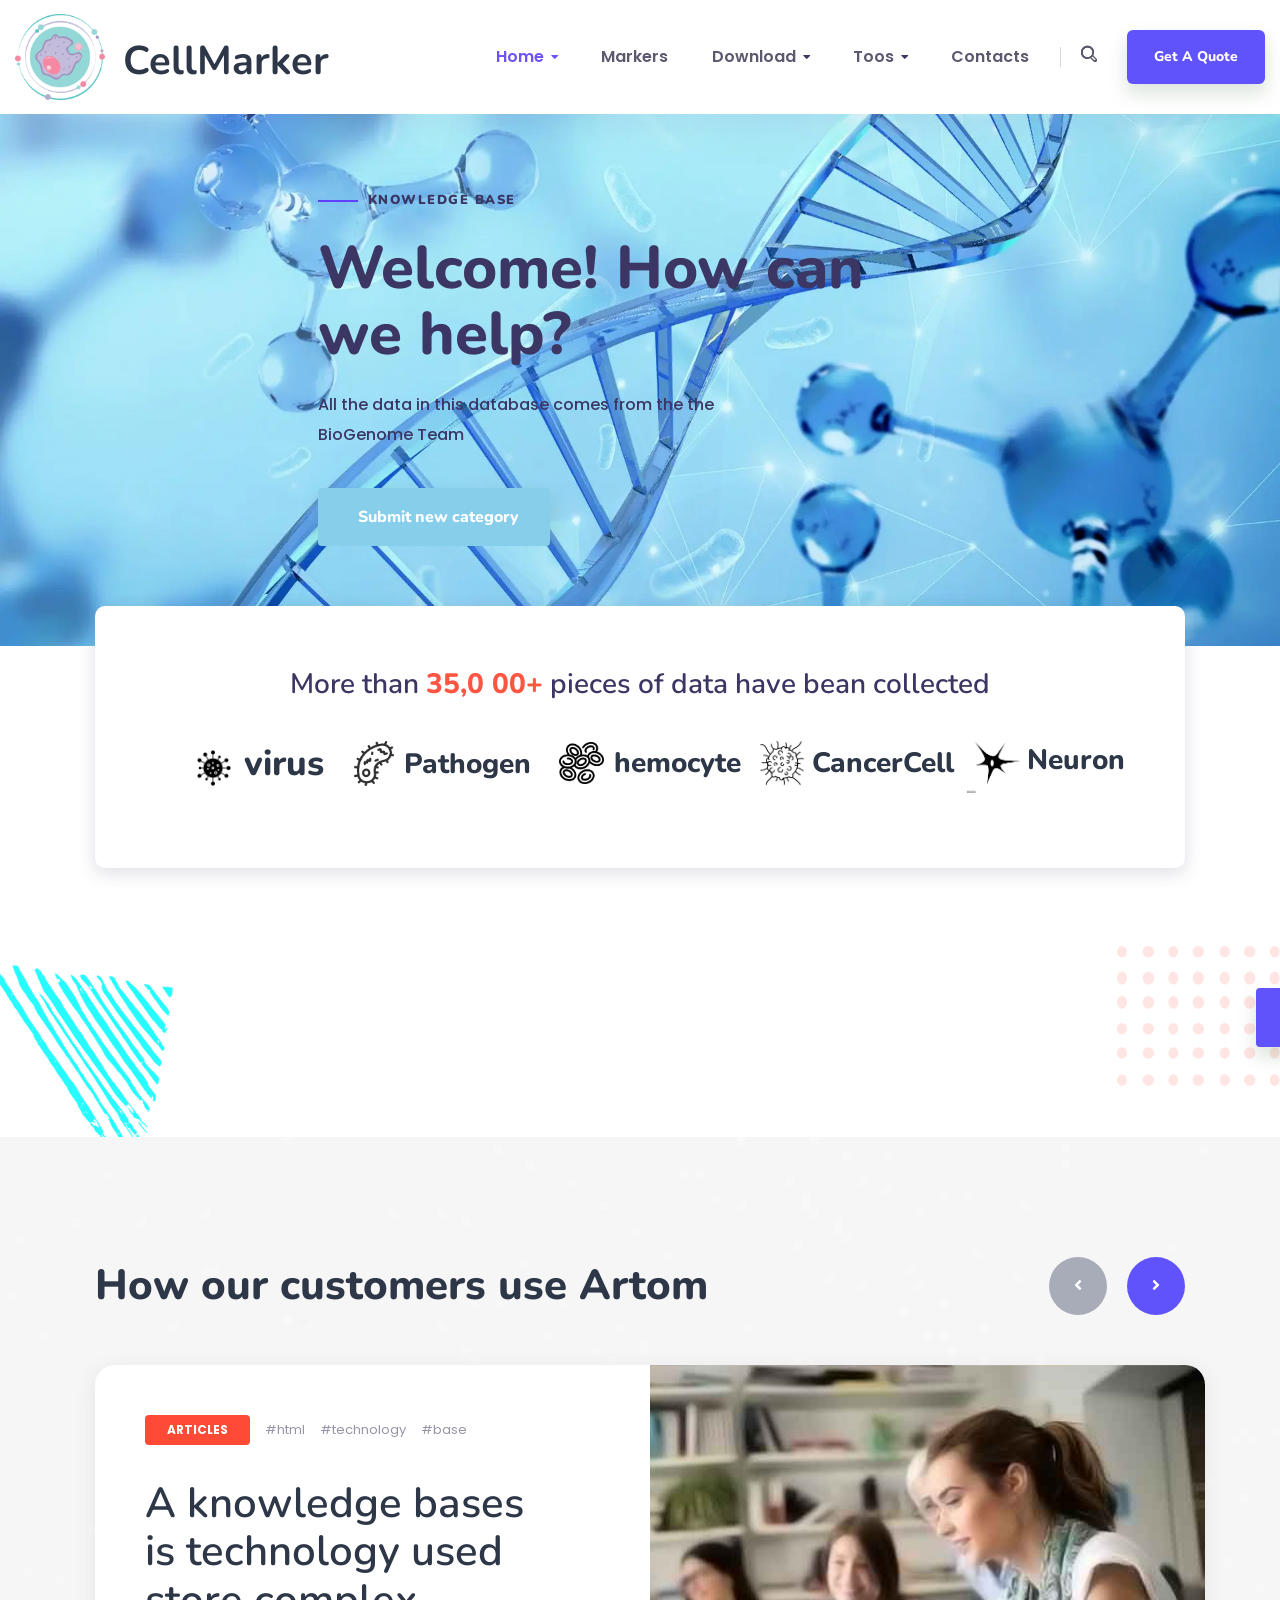
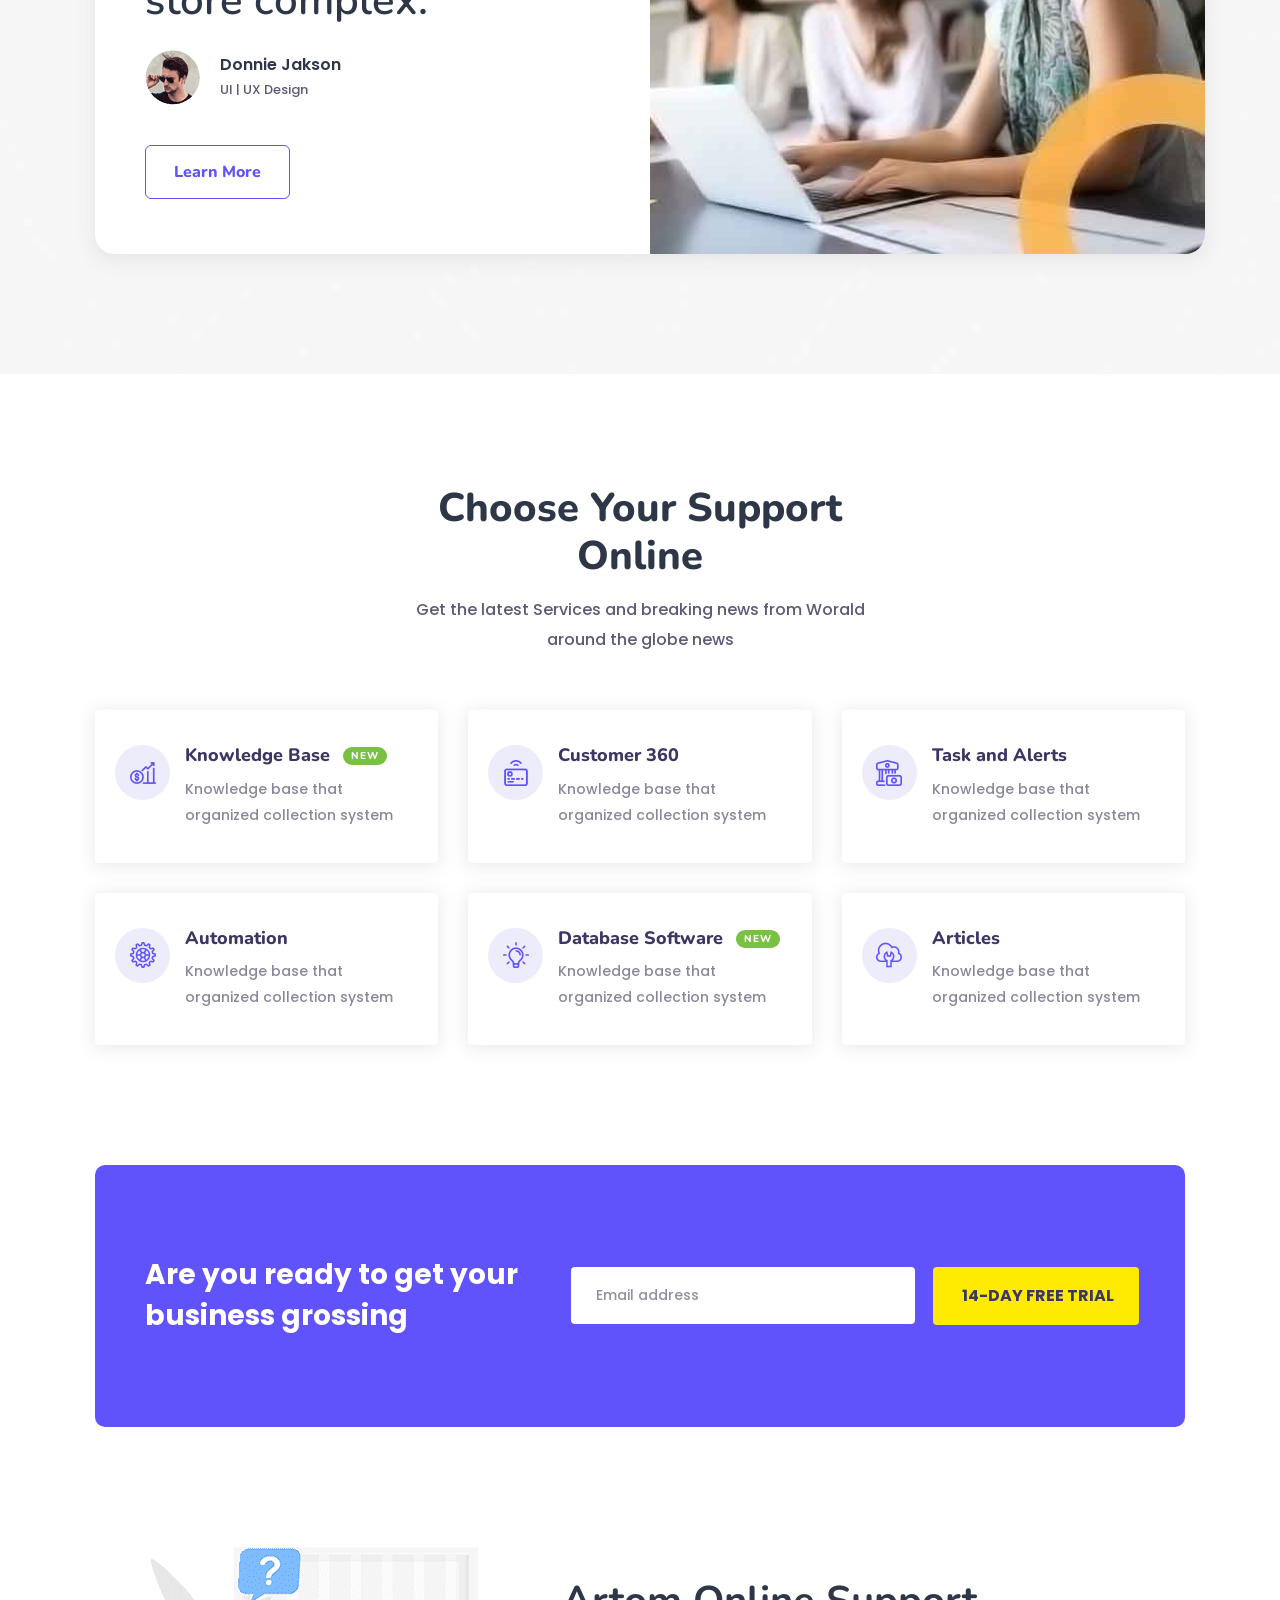
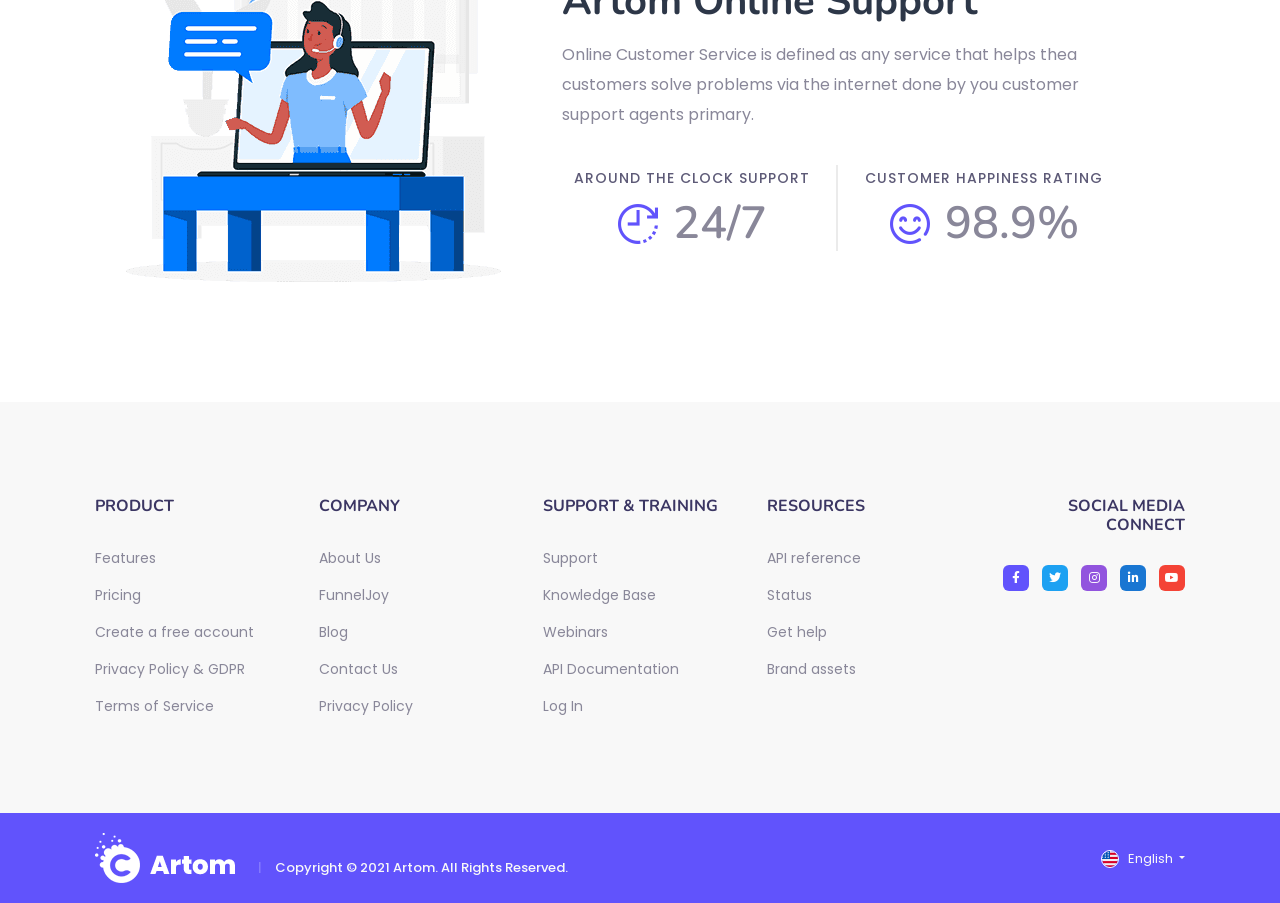
==== commit 603ab40a: "SampleTest && ListVisual" ====
--- a/index.html
+++ b/index.html
@@ -21,6 +21,8 @@
         <link rel="stylesheet" href="css/default.css">
         <link rel="stylesheet" href="css/style.css">
         <link rel="stylesheet" href="css/responsive.css">
+        
+        
         <!-- 树的结构 -->
     <script src="https://d3js.org/d3.v5.min.js"></script>
     <style>
@@ -86,7 +88,7 @@
                                                     <li><a href="index-3.html">Home Consulting</a></li>
                                                 </ul>
                                             <div class="dropdown-btn"><span class="fas fa-angle-down"></span></div></li>
-                                            <li><a href="about-us.html">Markers</a></li>
+                                            <li><a href="Marker.html">Markers</a></li>
                                             <li class="menu-item-has-children"><a href="#">Download</a>
                                                 <ul class="submenu">
                                                     <li><a href="services.html">Our Services</a></li>
@@ -290,7 +292,37 @@
                         <div class="row align-items-center">
                             <div class="col-xl-7">
                                 <div class="row features-item-wrap">
-
+                                    <!-- swtich language -->
+                                     <!-- Example single danger button -->
+                                    <div id="english-menu" class="btn-group" style="margin-left: 180%;">
+                                        <button type="button" class="btn btn-secondary dropdown-toggle" data-bs-toggle="dropdown" aria-expanded="false" style="width: 184px;">
+                                        <div class="language-thumb" style="display: inline-block; margin-right: 5px;"><img src="./img/self/lang.png" alt="language"></div>
+                                        Language
+                                        </button>
+                                        <ul class="dropdown-menu" >
+                                        <li ><a class="dropdown-item" href="#" data-lang="en">English</a></li>
+                                        <li><hr class="dropdown-divider"></li>
+
+                                        <li><a class="dropdown-item" href="#" data-lang="zh">Chinese</a></li>
+
+                                    </div>
+                                    
+                                    <div id="chinese-menu" class="btn-group" style="margin-left: 180%;">
+                                        <button type="button" class="btn btn-secondary dropdown-toggle" data-bs-toggle="dropdown" aria-expanded="false" style="width: 184px;">
+                                        <div class="language-thumb" style="display: inline-block; margin-right: 5px;"><img src="./img/self/lang.png" alt="language"></div>
+                                        选择语言
+                                        </button>
+                                        <ul class="dropdown-menu" >
+                                            <li><a class="dropdown-item" href="#" data-lang="en">英文</a></li>
+
+                                            <li><hr class="dropdown-divider"></li>
+                                            <li ><a class="dropdown-item" href="#" data-lang="zh">中文</a></li>
+                                        </ul>
+                                    </div>
+
+
+
+                                
                                     <div id="treeBody"></div>
                                     <div class="features-top-shape"><img src="img/images/features_shape01.png" alt=""></div>
                                 </div>
@@ -681,213 +713,649 @@
         <script src="js/aos.js"></script>
         <script src="js/plugins.js"></script>
         <script src="js/main.js"></script>
-    
+        <script src="https://cdn.jsdelivr.net/npm/bootstrap@5.3.0-alpha1/dist/js/bootstrap.bundle.min.js" ></script>
         <!-- tree的js代码（第二部分） -->
+
         <script>
-            var treeData =
-          {
-            "name": "Top Level",
+document.addEventListener("DOMContentLoaded", function () {
+    const englishMenu = document.getElementById("english-menu");
+    const chineseMenu = document.getElementById("chinese-menu");
+
+    // 定义两组数据结构
+    var treeDataEn = {
+    "name": "HUMAN EMBRYONIC(TOTIPOTENT)STEM CELL",
+    "children": [
+        {
+            "name": "Ectoderm",
             "children": [
-              { 
-                "name": "Level 2: A",
-                "children": [
-                  { "name": "Son of A" },
-                  { "name": "Daughter of A" }
-                ]
-              },
-              { "name": "Level 2: B" },
-              {"name": "level 3: c"}
+                { "name": "Head-Neck-Ep" },
+                {
+                    "name": "Mulltpotent neural crest precursors",
+                    "children": [
+                        {
+                            "name": "Melanocyte precursor",
+                            "children": [{"name": "Pigment cells"}]
+                        },
+                        {
+                            "name": "Neural Stem Cells",
+                            "children": [
+                                {
+                                    "name": "Glial Progenitor",
+                                    "children": [{"name": "Astrocyte"}, {"name": "Oligodendrocyte"}]
+                                },
+                                {
+                                    "name": "Neuron Progenitor",
+                                    "children": [{"name": "Neuron"}, {"name": "Nerve"}]
+                                }
+                            ]
+                        }
+                    ]
+                },
+                {
+                    "name": "Keratinocyte stem/progenitor cells",
+                    "children": [{"name": "Keratinocyte epidermal skin cells"}]
+                },
+                {
+                    "name": "endocrine",
+                    "children": [
+                        {
+                            "name": "Pituitary gland",
+                            "children": [{"name": "Adenohypophysis"}]
+                        },
+                        {
+                            "name": "breast",
+                            "children": [{"name": "Breast-Basal-Ep"}, {"name": "Breast-Luminal-Ep"}]
+                        },
+                        {
+                            "name": "adrenal_gland"
+                        },
+                        {
+                            "name": "salivary gland"
+                        }
+                    ]
+                }
             ]
-          };
+        },
+        {
+            "name": "Mesoderm",
+            "children": [
+                {
+                    "name": "Mesenchymal stem cells",
+                    "children": [
+                        {"name": "Osteoblasts"},
+                        {"name": "Chondrocytes"},
+                        {"name": "Myocytes"},
+                        {"name": "Smooth Muscle"},
+                        {"name": "Stromal cells"},
+                        {"name": "Lipoblasts/preadipocytes", "children": [{"name": "Adipocytes"}]},
+                        {"name": "spleen"}
+                    ]
+                },
+                {
+                    "name": "Hematopoietic",
+                    "children": [
+                        {
+                            "name": "Myeloid precursor",
+                            "children": [
+                                {"name": "Erythrocytes"},
+                                {
+                                    "name": "Granulocytes",
+                                    "children": [
+                                        {"name": "neutrophil"},
+                                        {"name": "eosinophil"},
+                                        {"name": "basophil"}
+                                    ]
+                                },
+                                {
+                                    "name": "Megakaryocytes",
+                                    "children": [{"name": "Platelets"}]
+                                },
+                                {
+                                    "name": "Monocytes",
+                                    "children": [{"name": "Macrophages"}]
+                                }
+                            ]
+                        },
+                        {
+                            "name": "Lymphoid",
+                            "children": [
+                                {"name": "T cells"},
+                                {"name": "B cells"},
+                                {"name": "NK cells"}
+                            ]
+                        }
+                    ]
+                },
+                {
+                    "name": "Endothelial progenitors/stem cells",
+                    "children": [
+                        {"name": "Lymphatic vascular cells"},
+                        {"name": "Arteries, veins"}
+                    ]
+                },
+                {
+                    "name": "Cardiac progenitors",
+                    "children": [
+                        {"name": "Cardiac endothelial cells"},
+                        {"name": "Cardiac conduction cells"}
+                    ]
+                },
+                {
+                    "name": "Reproductive",
+                    "children": [
+                        {
+                            "name": "Gonads",
+                            "children": [
+                                {"name": "Ovary"},
+                                {"name": "Testis"},
+                                {"name": "Uterus"},
+                                {"name": "Vagina"}
+                            ]
+                        },
+                        {
+                            "name": "Fallopian tube"
+                        },
+                        {
+                            "name": "Prostate"
+                        }
+                    ]
+                },
+                {
+                    "name": "Urinary",
+                    "children": [
+                        {"name": "Ureter"},
+                        {"name": "Bladder"},
+                        {"name": "Kidney"}
+                    ]
+                }
+            ]
+        },
+        {
+            "name": "Endoderm",
+            "children": [
+                {
+                    "name": "Thyroid progenitors",
+                    "children": [{"name": "Thyroid cells"}]
+                },
+                {
+                    "name": "Multipotent lung precursor cells",
+                    "children": [
+                        {
+                            "name": "Aveolar lung cells",
+                            "children": [{"name": "Lung-Ep-Alveo"}]
+                        },
+                        {
+                            "name": "Tracheo bronchial cells",
+                            "children": [{"name": "Lung-Ep-Bron"}]
+                        }
+                    ]
+                },
+                {
+                    "name": "Digestive",
+                    "children": [
+                        {
+                            "name": "Pancreatic progenitors",
+                            "children": [
+                                {
+                                    "name": "Pancreas",
+                                    "children": [
+                                        {"name": "Pancreas-Acinar"},
+                                        {"name": "Pancreas-Alpha"},
+                                        {"name": "Pancreas-Beta"},
+                                        {"name": "Pancreas-Delta"},
+                                        {"name": "Pancreas Duct"}
+                                    ]
+                                }
+                            ]
+                        },
+                        {
+                            "name": "Gut progenitors",
+                            "children": [
+                                {"name": "Gut epithelial cells"},
+                                {"name": "Colon-Ep"},
+                                {"name": "Small-int Ep"}
+                            ]
+                        },
+                        {
+                            "name": "Esophagus"
+                        },
+                        {
+                            "name": "Hepatic progenitors/stem cells",
+                            "children": [{"name": "Hepatocytes"}]
+                        },
+                        {
+                            "name": "Stomach",
+                            "children": [{"name": "Gastric-Ep"}]
+                        }
+                    ]
+                },
+                {
+                    "name": "Thyroid progenitors",
+                    "children": [{"name": "Thyroid cells"}]
+                }
+            ]
+        },
+        {
+            "name": "Primordial Germ cell",
+            "children": [{"name": "Ovum"}, {"name": "Sperm"}]
+        }
+    ]
+};
         
-        // Set the dimensions and margins of the diagram
-        var margin = {top: 20, right: 90, bottom: 30, left: 90},
-            width = 960 - margin.left - margin.right,
-            height = 500 - margin.top - margin.bottom;
-        
-        // append the svg object to the body of the page
-        // appends a 'group' element to 'svg'
-        // moves the 'group' element to the top left margin
+var treeDataZh =
+{
+"name": "HUMAN EMBRYONIC(TOTIPOTENT)STEM CELL 人类胚胎全能干细胞",
+"children": [
+{ 
+ "name": "外胚层 Ectoderm",
+ "children": [
+   { "name": "头颈部上皮细胞Head-Neck-Ep" },
+   { "name": "多能神经嵴前体Mulltpotent neural crest precursors",
+     "children": [
+       { "name": "黑色素细胞前体Melanocyte precursor",
+         "children": [{"name": "色素细胞Pigment cells"}]
+        },
+       { "name": "神经干细胞Neural Stem Cells",
+         "children": [{
+           "name": "神经胶质祖细胞Glial Progenitor",
+           "children":[{"name": "星形胶质细胞Astrocyte"},
+           {"name": "少突胶质细胞Oligodendrocyte"
+           }],
+       },
+           {"name": "神经元祖细胞Neuron Progenitor",
+           "children":[{"name": "神经元Neuron"},
+           {"name": "神经组织Nerve"}
+         ]
+        }],
+       }]
+     },
+     {"name": "角质细胞干细胞/原细胞 Keratinocyte stem/progenit or cells",
+       "children": [{"name": "角角质细胞表皮细胞 Keratinocyte epidermal skin cells"}]
+     },
+     {"name": "内分泌系统 endocrine",
+     "children":[{
+       "name": "垂体Pituitary gland",
+       "children": [{"name": "前叶(腺垂体)Adenohypophysis"}]
+     },{
+       "name": "乳腺breast",
+       "children": [{"name": "乳腺基底上皮细胞Breast-Basal-Ep"},
+         {"name": "乳腺腔上皮细胞Breast-Luminal-Ep"}
+       ]
+     },{
+       "name": "肾上腺adrenal_gland",
+     },{
+       "name": "唾液腺salivary gland",
+     },
+     ]
+     }
+ ]
+},
+{ 
+ "name": "中胚层 Ectoderm",
+ "children": [
+   { "name": "间充质干细胞Mesenchymal stem cells",
+     "children": [
+         {"name":"成骨细胞Osteoblasts"},
+         {"name":"软骨细胞Chondrocytes"},
+         {"name":"肌细胞Myocytes"},
+         {"name":"平滑肌Smooth Muscle"},
+         {"name":"基质细胞Stromal cells"},
+         {"name":"脂肪母细胞/前脂肪细胞Lipoblasts/preadipocytes", 
+             "children": [{"name": "脂肪细胞Adipocytes"}]
+         },
+         {"name":"脾脏spleen"},
+     ]
+    },
+   { "name": "造血干细胞Hematopoletic",
+     "children": [
+       { "name": "髓系前体Myeloid precursor",
+         "children": [
+         {"name": "红细胞Erythrocytes"},
+         {"name": "粒细胞Granulocytes",
+             "children": [
+                 {"name": "中性粒细胞neutrophil"},
+                 {"name": "嗜酸性粒细胞eosinophil"},
+                 {"name": "嗜碱性粒细胞basophil"},
+             ]
+         },
+         {"name": "巨核细胞Megakaryocytes",
+             "children":[{"name": "血小板Platelets"}]
+         },
+         {"name": "单核细胞Monocytes", 
+             "children": [{"name": "巨噬细胞Macrophages"}]
+         },
+         ]
+        },
+       { "name": "淋巴系前体Lymphoid",
+         "children": [
+             {"name": "T细胞 T cells",},
+             {"name": "B细胞 B cells",},
+             {"name": "NK细胞 NK cells",},
+         ],
+       }]
+     },
+     {"name": "内皮祖细胞或干细胞Endothelial progenitors/stem cells",
+       "children": [{"name": "淋巴血管细胞Lymphatic vascular cells"},
+         {"name": "动脉，静脉Arteries, veins"}
+       ]
+     },
+     {"name": "心肌祖细胞cardlac progenitors",
+     "children":[{
+       "name": "心脏内皮细胞Cardiac endothelial cells",
+     },{
+       "name": "心脏传导细胞Cardiac conduction cells",
+     },
+     ]
+     },
+     {"name":"生殖reproductive",
+         "children": [
+             {"name": "性腺Gonads",
+                 "children": [
+                     {"name": "Ovary 卵巢",
+                         "children": [{"name": "卵巢和子宫内膜上皮细胞Ovary+Endom-EP" }]
+                     },
+                     {"name": "睾丸 Testis"},
+                     {"name": "子宫 Uterus",
+                     "children": [{"name": "子宫颈cervix_uteri" }]
+                     },
+                     {"name": "阴道 Vagina"},
+                 ]
+             },
+             {"name": "输卵管Fallopian tube",
+             "children": [{"name": "输卵管上皮细胞Fallopian-Ep" }]                        
+             },
+             {"name": "前列腺Prostate",
+             "children": [{"name": "前列腺上皮细胞前列腺Prostate-Ep" }]
+             },
+         ]
+     },
+     {"name":"泌尿系统Urinary",
+         "children": [
+             {"name": "输尿管ureter"},
+             {"name": "膀胱Bladder",
+                 "children":[{"name":"膀胱上皮细胞Bladder-Ep"}]
+             },
+             {"name": "肾Kidney",
+                 "children":[{"name": "膀胱上皮细胞Bladder-Ep"}]
+             },
+         ]
+     },
+ ]
+},
+{ 
+ "name": "内胚层 Endoderm",
+ "children": [
+   { "name": "甲状腺祖细胞甲状腺细胞Thyroid progenitors",
+     "children": [{"name": "甲状腺细胞Thyroid cells"}]
+    },
+   { "name": "多能性肺前体细胞Multipotent lung precursor cells",
+     "children": [
+       { "name": "肺泡肺细胞Aveolar lung cells",
+         "children": [{"name": "肺泡上皮细胞Lung-Ep-Alveo"}]
+        },
+       { "name": "气管-支气管细胞Tracheo bronchial cells",
+         "children": [{
+           "name": "支气管上皮细胞Lung-Ep-Bron",
+       }],
+  }]
+     },
+     {"name": "消化系统digestive",
+       "children": [{"name": "胰腺前体细胞Pancreatic progenitors",
+         "children": [{
+           "name": "胰腺Pancreas",
+           "children": [
+           {"name": "胰腺腺泡细胞Pancreas-Acinar"},
+           {"name": "胰腺α细胞Pancreas-Alpha"},
+           {"name": "胰腺β细胞Pancreas-Beta"},
+           {"name": "胰腺S细胞Pancreas-Delta"},
+           {"name": "胰腺导管细胞Pancreas Duct"},
+           ]
+         }]
+       },
+         {"name": "肠道前体细胞Gut progenitors",
+           "children":[
+         {"name": "肠上皮细胞Gut epithelial cells"},
+         {"name": "肠上皮细胞Colon-Ep"},
+         {"name": "小肠上皮细胞Small-int Ep"},
+           ]
+         },
+         {"name": "食管Esophagus"},
+         {"name": "肝脏前体细胞/于细胞Hepatic progenitors/stem cells",
+           "children": [{ "name" :"肝细胞Hepatocytes(Fliver)"}]
+         },
+         {"name": "胃stom/Gastric",
+           "children": [{"name": "胃上皮细胞Gastric-Ep"}]
+         },
+       ]
+     },
+     {"name": "甲状腺祖细胞Thyroid progenitors",
+     "children":[{
+       "name": "甲状腺细胞Thyroid cells",
+     }]
+     }
+ ]
+},
+{"name":"原始生殖细胞Primordial Germ cell",
+ "children": [{"name": "卵子Ovum"},
+   {"name": "精子Sperm"}
+ ]
+}
+]
+};
+  
+
+    // 默认显示英文菜单
+    englishMenu.style.display = "block";
+    chineseMenu.style.display = "none";
+
+    // 初始化 D3.js 可视化
+    let treeData = treeDataEn; // 默认使用英文数据
+    initD3Visualization(treeData);
+
+    // 监听菜单项点击事件
+    document.addEventListener("click", function (event) {
+        const target = event.target;
+
+        // 如果点击的是菜单项（<a>标签），切换语言
+        if (target.classList.contains("dropdown-item")) {
+            event.preventDefault(); // 阻止<a>的默认行为
+            const lang = target.dataset.lang;
+
+            // 根据语言切换菜单和数据
+            if (lang === "en") {
+                englishMenu.style.display = "block";
+                chineseMenu.style.display = "none";
+                treeData = treeDataEn; // 切换到英文数据
+            } else if (lang === "zh") {
+                englishMenu.style.display = "none";
+                chineseMenu.style.display = "block";
+                treeData = treeDataZh; // 切换到中文数据
+            }
+
+            // 重新初始化 D3.js 可视化
+            initD3Visualization(treeData);
+        }
+    });
+
+    // 初始化 D3.js 可视化的函数
+    function initD3Visualization(data) {
+        // 清空之前的 SVG 内容
+        d3.select("#treeBody svg").remove();
+
+        // 设置图表的尺寸和边距
+        var margin = { top: 20, right: 90, bottom: 30, left: 90 },
+            width = 1360 - margin.left - margin.right,
+            height = 1000 - margin.top - margin.bottom;
+
+        // 将 SVG 对象附加到页面的 #treeBody
         var svg = d3.select("#treeBody").append("svg")
             .attr("width", width + margin.right + margin.left)
             .attr("height", height + margin.top + margin.bottom)
-          .append("g")
-            .attr("transform", "translate("
-                  + margin.left + "," + margin.top + ")");
-        
-        var i = 0
-        var duration = 750,
+            .append("g")
+            .attr("transform", "translate(" + margin.left + "," + margin.top + ")");
+
+        var i = 0,
+            duration = 750,
             root;
-        
-        // declares a tree layout and assigns the size
+
+        // 声明树布局并分配大小
         var treemap = d3.tree().size([height, width]);
-        
-        // Assigns parent, children, height, depth
-        root = d3.hierarchy(treeData, function(d) { return d.children; });
+
+        // 分配父节点、子节点、高度、深度
+        root = d3.hierarchy(data, function (d) { return d.children; });
         root.x0 = height / 2;
         root.y0 = 0;
-        // Collapse after the second level
-        root.children.forEach(collapse);
-        
+
+        // 更新树布局
         update(root);
-        
-        // Collapse the node and all it's children
+
+        // 折叠节点及其所有子节点
         function collapse(d) {
-          if(d.children) {
-            d._children = d.children
-            d._children.forEach(collapse)
-            d.children = null
-          }
-        }
-        
-        function update(source) {
-        
-          // Assigns the x and y position for the nodes
-          var treeData = treemap(root);
-        
-          // Compute the new tree layout.
-          var nodes = treeData.descendants(),
-              links = treeData.descendants().slice(1);
-        
-          // Normalize for fixed-depth.
-          nodes.forEach(function(d){ d.y = d.depth * 180});
-        
-          // ****************** Nodes section ***************************
-        
-          // Update the nodes...
-          var node = svg.selectAll('g.node')
-              .data(nodes, function(d) {return d.id || (d.id = ++i); });
-        
-          // Enter any new modes at the parent's previous position.
-          var nodeEnter = node.enter().append('g')
-              .attr('class', 'node')
-              .attr("transform", function(d) {
-                return "translate(" + source.y0 + "," + source.x0 + ")";
-            })
-            .on('click', click);
-        
-          // Add Circle for the nodes
-          nodeEnter.append('circle')
-              .attr('class', 'node')
-              .attr('r', 1e-6)
-              .style("fill", function(d) {
-                  return d._children ? "lightgreen" : "#fff";
-              });
-        
-          // Add labels for the nodes
-          nodeEnter.append('text')
-              .attr("dy", ".35em")
-              .attr("x", function(d) {
-                  return d.children || d._children ? -13 : 13;
-              })
-              .attr("text-anchor", function(d) {
-                  return d.children || d._children ? "end" : "start";
-              })
-              .text(function(d) { return d.data.name; });
-        
-          // UPDATE
-          var nodeUpdate = nodeEnter.merge(node);
-        
-          // Transition to the proper position for the node
-          nodeUpdate.transition()
-            .duration(duration)
-            .attr("transform", function(d) { 
-                return "translate(" + d.y + "," + d.x + ")";
-             });
-        
-          // Update the node attributes and style
-          nodeUpdate.select('circle.node')
-            .attr('r', 10)
-            .style("fill", function(d) {
-                return d._children ? "lightgreen" : "#fff";
-            })
-            .attr('cursor', 'pointer');
-        
-        
-          // Remove any exiting nodes
-          var nodeExit = node.exit().transition()
-              .duration(duration)
-              .attr("transform", function(d) {
-                  return "translate(" + source.y + "," + source.x + ")";
-              })
-              .remove();
-        
-          // On exit reduce the node circles size to 0
-          nodeExit.select('circle')
-            .attr('r', 1e-6);
-        
-          // On exit reduce the opacity of text labels
-          nodeExit.select('text')
-            .style('fill-opacity', 1e-6);
-        
-          // ****************** links section ***************************
-        
-          // Update the links...
-          var link = svg.selectAll('path.link')
-              .data(links, function(d) { return d.id; });
-        
-          // Enter any new links at the parent's previous position.
-          var linkEnter = link.enter().insert('path', "g")
-              .attr("class", "link")
-              .attr('d', function(d){
-                var o = {x: source.x0, y: source.y0}
-                return diagonal(o, o)
-              });
-        
-          // UPDATE
-          var linkUpdate = linkEnter.merge(link);
-        
-          // Transition back to the parent element position
-          linkUpdate.transition()
-              .duration(duration)
-              .attr('d', function(d){ return diagonal(d, d.parent) });
-        
-          // Remove any exiting links
-          var linkExit = link.exit().transition()
-              .duration(duration)
-              .attr('d', function(d) {
-                var o = {x: source.x, y: source.y}
-                return diagonal(o, o)
-              })
-              .remove();
-        
-          // Store the old positions for transition.
-          nodes.forEach(function(d){
-            d.x0 = d.x;
-            d.y0 = d.y;
-          });
-        
-          // Creates a curved (diagonal) path from parent to the child nodes
-          function diagonal(s, d) {
-        
-            path = `M ${s.y} ${s.x}
-                    C ${(s.y + d.y) / 2} ${s.x},
-                      ${(s.y + d.y) / 2} ${d.x},
-                      ${d.y} ${d.x}`
-        
-            return path
-          }
-        
-          // Toggle children on click.
-          function click(d) {
-            console.log("Before click: ", d);
             if (d.children) {
                 d._children = d.children;
-                // collapse(d); // 调用 collapse 函数隐藏子节点
+                d._children.forEach(collapse);
                 d.children = null;
-            } else {
-                // collapse(d); // 调用 collapse 函数隐藏子节点
-        
-                d.children = d._children;
-                d._children = null;
             }
-            console.log("After click: ", d);
-            console.log(root);
-            
-            update(d);
         }
-        
-        
+
+        // 更新树布局的函数
+        function update(source) {
+            // 分配节点的 x 和 y 位置
+            var treeData = treemap(root);
+
+            // 计算新的树布局
+            var nodes = treeData.descendants(),
+                links = treeData.descendants().slice(1);
+
+            // 标准化固定深度
+            nodes.forEach(function (d) { d.y = d.depth * 150; });
+
+            // ****************** 节点部分 ***************************
+
+            // 更新节点
+            var node = svg.selectAll('g.node')
+                .data(nodes, function (d) { return d.id || (d.id = ++i); });
+
+            // 添加新节点
+            var nodeEnter = node.enter().append('g')
+                .attr('class', 'node')
+                .attr("transform", function (d) {
+                    return "translate(" + source.y0 + "," + source.x0 + ")";
+                })
+                .on('click', click);
+
+            // 添加节点的圆形
+            nodeEnter.append('circle')
+                .attr('class', 'node')
+                .attr('r', 1e-6)
+                .style("fill", function (d) {
+                    return d._children ? "lightgreen" : "#fff";
+                });
+
+            // 添加节点的文本标签
+            nodeEnter.append('text')
+                .attr("dy", ".35em")
+                .attr("x", function (d) {
+                    return d.children || d._children ? -13 : 13;
+                })
+                .attr("text-anchor", function (d) {
+                    return d.children || d._children ? "end" : "start";
+                })
+                .text(function (d) { return d.data.name; });
+
+            // 合并新节点和旧节点
+            var nodeUpdate = nodeEnter.merge(node);
+
+            // 节点过渡到正确的位置
+            nodeUpdate.transition()
+                .duration(duration)
+                .attr("transform", function (d) {
+                    return "translate(" + d.y + "," + d.x + ")";
+                });
+
+            // 更新节点属性和样式
+            nodeUpdate.select('circle.node')
+                .attr('r', 10)
+                .style("fill", function (d) {
+                    return d._children ? "lightgreen" : "#fff";
+                })
+                .attr('cursor', 'pointer');
+
+            // 移除退出的节点
+            var nodeExit = node.exit().transition()
+                .duration(duration)
+                .attr("transform", function (d) {
+                    return "translate(" + source.y + "," + source.x + ")";
+                })
+                .remove();
+
+            // 退出时将节点圆圈的大小减少到 0
+            nodeExit.select('circle')
+                .attr('r', 1e-6);
+
+            // 退出时将文本标签的透明度减少到 0
+            nodeExit.select('text')
+                .style('fill-opacity', 1e-6);
+
+            // ****************** 链接部分 ***************************
+
+            // 更新链接
+            var link = svg.selectAll('path.link')
+                .data(links, function (d) { return d.id; });
+
+            // 添加新链接
+            var linkEnter = link.enter().insert('path', "g")
+                .attr("class", "link")
+                .attr('d', function (d) {
+                    var o = { x: source.x0, y: source.y0 };
+                    return diagonal(o, o);
+                });
+
+            // 合并新链接和旧链接
+            var linkUpdate = linkEnter.merge(link);
+
+            // 链接过渡回父元素位置
+            linkUpdate.transition()
+                .duration(duration)
+                .attr('d', function (d) { return diagonal(d, d.parent); });
+
+            // 移除退出的链接
+            var linkExit = link.exit().transition()
+                .duration(duration)
+                .attr('d', function (d) {
+                    var o = { x: source.x, y: source.y };
+                    return diagonal(o, o);
+                })
+                .remove();
+
+            // 存储旧位置以便过渡
+            nodes.forEach(function (d) {
+                d.x0 = d.x;
+                d.y0 = d.y;
+            });
+
+            // 创建从父节点到子节点的曲线（对角线）路径
+            function diagonal(s, d) {
+                path = `M ${s.y} ${s.x}
+                        C ${(s.y + d.y) / 2} ${s.x},
+                          ${(s.y + d.y) / 2} ${d.x},
+                          ${d.y} ${d.x}`;
+                return path;
+            }
+
+            // 点击切换子节点
+            function click(d) {
+                if (d.children) {
+                    d._children = d.children;
+                    d.children = null;
+                } else {
+                    d.children = d._children;
+                    d._children = null;
+                }
+                update(d);
+            }
         }
-            </script>
+    }
+});
+        </script>
 </body></html>
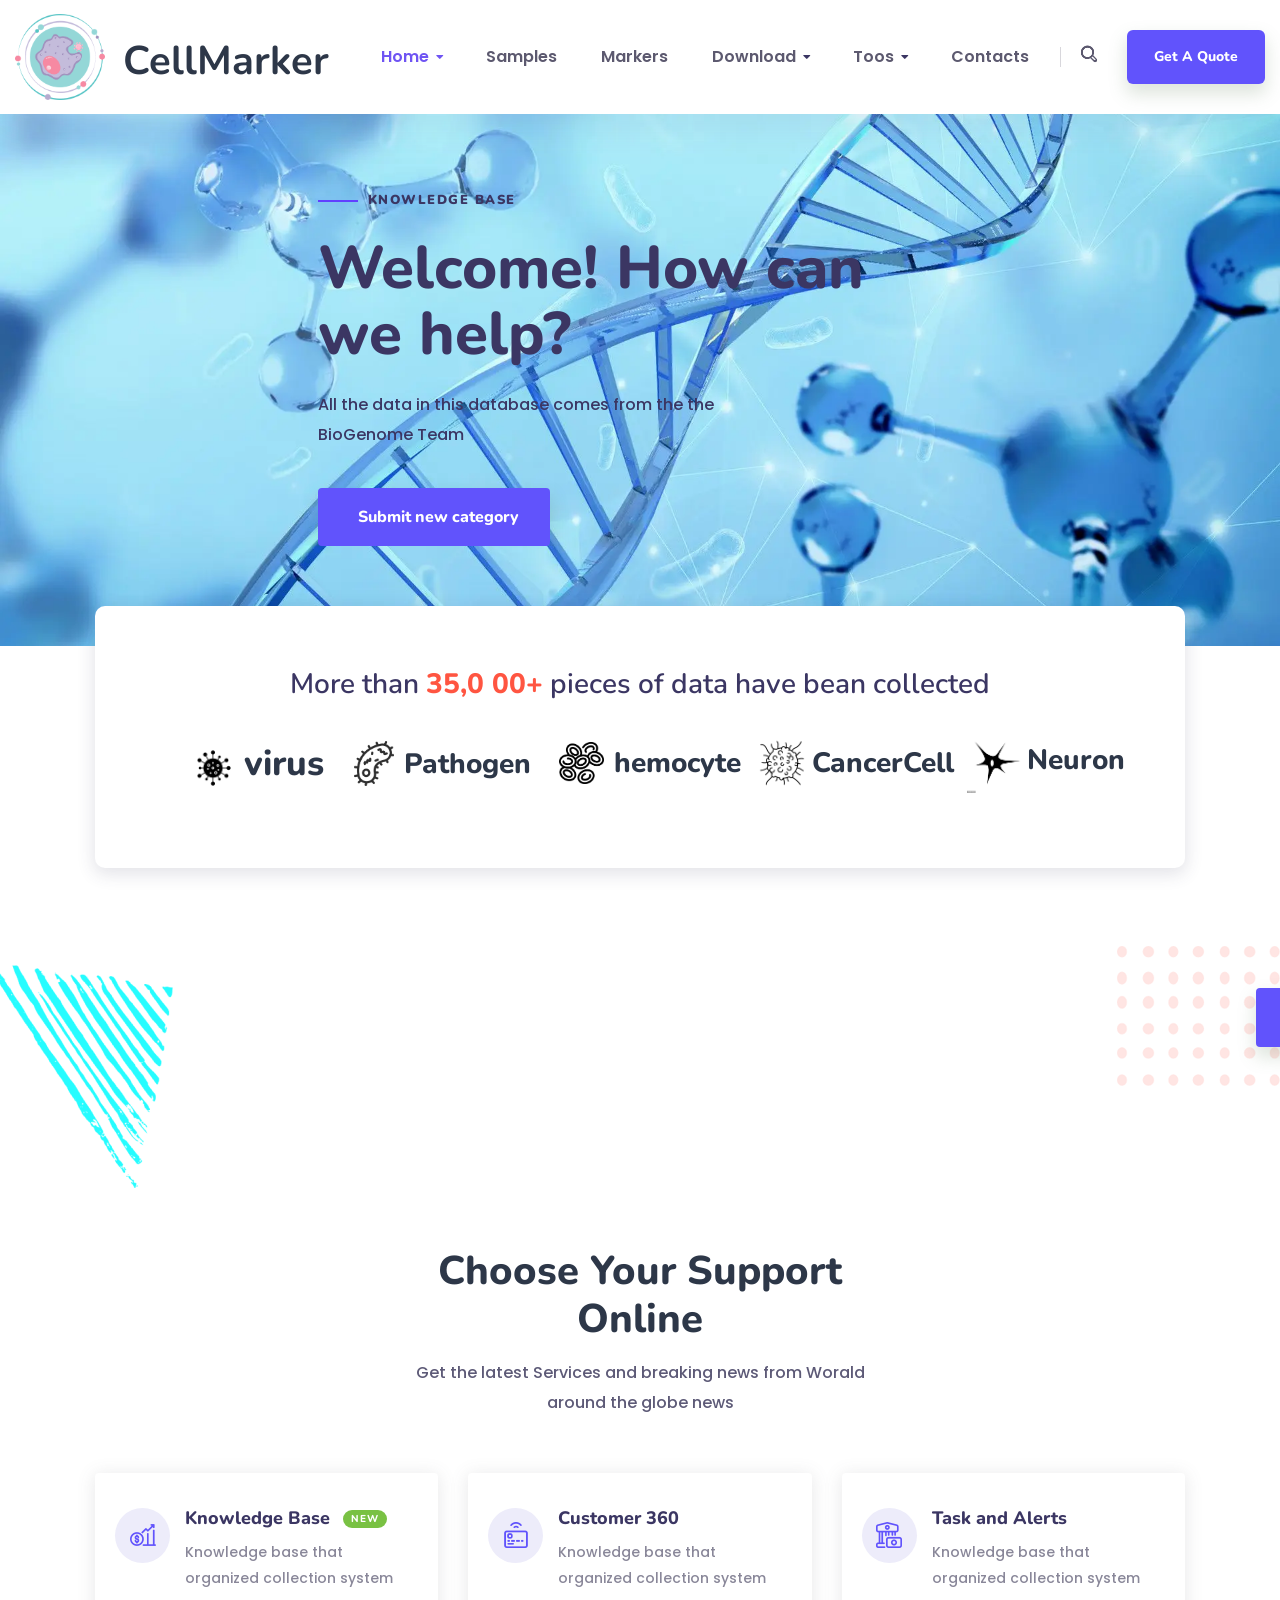
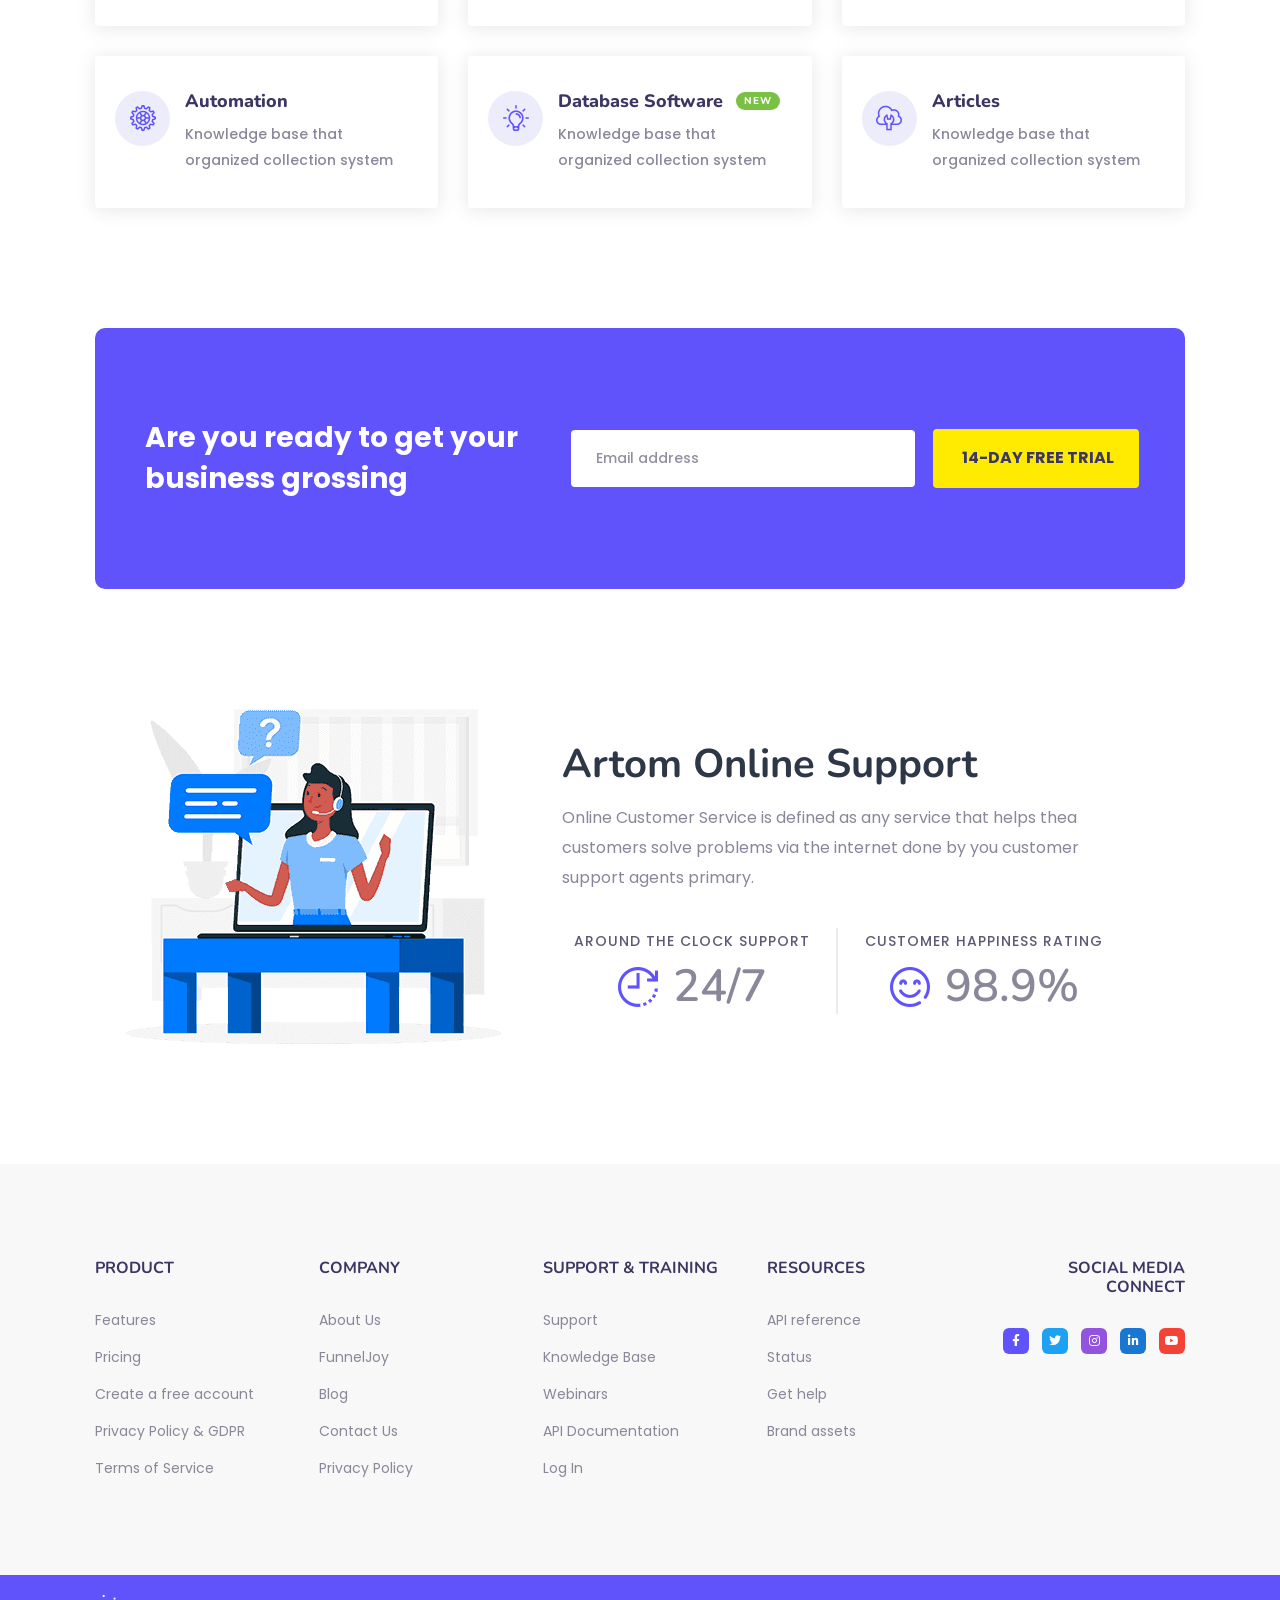
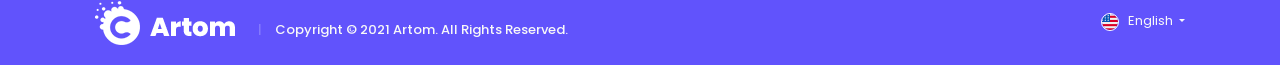
==== commit 153b461a: "3.7号提交" ====
--- a/index.html
+++ b/index.html
@@ -88,7 +88,8 @@
                                                     <li><a href="index-3.html">Home Consulting</a></li>
                                                 </ul>
                                             <div class="dropdown-btn"><span class="fas fa-angle-down"></span></div></li>
-                                            <li><a href="Marker.html">Markers</a></li>
+                                            <li ><a href="Samples.html">Samples</a></li>
+                                            <li "><a href="Marker.html">Markers</a></li>
                                             <li class="menu-item-has-children"><a href="#">Download</a>
                                                 <ul class="submenu">
                                                     <li><a href="services.html">Our Services</a></li>
@@ -215,7 +216,7 @@
                                             </div>
                                         </div>
                                         <div class="banner-btn animated fade-in-up element" data-animation="fade-in-up" data-delay="3.5s" style="animation-delay: 3.5s;">
-                                            <a href="contact.html" class="btn" tabindex="0" style="background-color: skyblue;"><i class="far bi-mouse2-fill"></i> Submit new category <span></span></a>
+                                            <a href="#" class="btn" tabindex="0" style="background-color: rgb(97, 83, 252);"><i class="far bi-mouse2-fill"></i> Submit new category <span></span></a>
                                             <!-- <a href="contact.html" class="free-trial" tabindex="0">Start 14-Day Free <i class="fas fa-plus"></i></a> -->
                                         </div>
                                     </div>
@@ -339,94 +340,7 @@
             </section>
             <!-- features-area-end -->
 
-            <!-- customer-feedback -->
-            <section class="customer-feedback-area" data-background="img/bg/feedback_bg.jpg" style="background-image: url(img/bg/feedback_bg.jpg);">
-                <div class="container">
-                    <div class="container-inner-wrap">
-                        <div class="row">
-                            <div class="col-12">
-                                <div class="customer-feedback-title">
-                                    <h2 class="title">How our customers use Artom</h2>
-                                    <div class="feedback-slider-nav"><button type="button" class="slick-prev btn border-rounded-btn slick-arrow slick-disabled" aria-disabled="true" style=""><i class="fas fa-angle-left"></i></button><button type="button" class="slick-next btn border-rounded-btn slick-arrow" aria-disabled="false" style=""><i class="fas fa-angle-right"></i></button></div>
-                                </div>
-                            </div>
-                        </div>
-                    </div>
-                    <div class="row">
-                        <div class="col-12">
-                            <div class="customer-feedback-active slick-initialized slick-slider">
-                                <div class="slick-list draggable"><div class="slick-track" style="opacity: 1; width: 3810px; transform: translate3d(0px, 0px, 0px);"><div class="customer-feedback-item slick-slide slick-current slick-active" data-slick-index="0" aria-hidden="false" tabindex="0" style="width: 1110px;">
-                                    <div class="feedback-item-content">
-                                        <div class="feedback-tags">
-                                            <ul>
-                                                <li class="active"><a href="#" tabindex="0">articles</a></li>
-                                                <li><a href="#" tabindex="0">#html</a></li>
-                                                <li><a href="#" tabindex="0">#technology</a></li>
-                                                <li><a href="#" tabindex="0">#base</a></li>
-                                            </ul>
-                                        </div>
-                                        <h2 class="title">A knowledge bases is technology used store complex.</h2>
-                                        <div class="feedback-client">
-                                            <div class="thumb"><img src="img/images/feedback_client01.png" alt=""></div>
-                                            <div class="info">
-                                                <h5>Donnie Jakson</h5>
-                                                <span>UI | UX Design</span>
-                                            </div>
-                                        </div>
-                                        <a href="about-us.html" class="btn feedback-btn" tabindex="0">Learn More</a>
-                                    </div>
-                                    <div class="feedback-img" data-background="img/images/feedback_img.jpg" style="background-image: url(img/images/feedback_img.jpg);"></div>
-                                </div><div class="customer-feedback-item slick-slide" data-slick-index="1" aria-hidden="true" tabindex="-1" style="width: 1110px;">
-                                    <div class="feedback-item-content">
-                                        <div class="feedback-tags">
-                                            <ul>
-                                                <li class="active"><a href="#" tabindex="-1">articles</a></li>
-                                                <li><a href="#" tabindex="-1">#html</a></li>
-                                                <li><a href="#" tabindex="-1">#technology</a></li>
-                                                <li><a href="#" tabindex="-1">#base</a></li>
-                                            </ul>
-                                        </div>
-                                        <h2 class="title">A knowledge bases is technology used store complex.</h2>
-                                        <div class="feedback-client">
-                                            <div class="thumb"><img src="img/images/feedback_client02.png" alt=""></div>
-                                            <div class="info">
-                                                <h5>Donnie Jakson</h5>
-                                                <span>UI | UX Design</span>
-                                            </div>
-                                        </div>
-                                        <a href="about-us.html" class="btn feedback-btn" tabindex="-1">Learn More</a>
-                                    </div>
-                                    <div class="feedback-img" data-background="img/images/feedback_img02.jpg" style="background-image: url(img/images/feedback_img02.jpg);"></div>
-                                </div><div class="customer-feedback-item slick-slide" data-slick-index="2" aria-hidden="true" tabindex="-1" style="width: 1110px;">
-                                    <div class="feedback-item-content">
-                                        <div class="feedback-tags">
-                                            <ul>
-                                                <li class="active"><a href="#" tabindex="-1">articles</a></li>
-                                                <li><a href="#" tabindex="-1">#html</a></li>
-                                                <li><a href="#" tabindex="-1">#technology</a></li>
-                                                <li><a href="#" tabindex="-1">#base</a></li>
-                                            </ul>
-                                        </div>
-                                        <h2 class="title">A knowledge bases is technology used store complex.</h2>
-                                        <div class="feedback-client">
-                                            <div class="thumb"><img src="img/images/feedback_client01.png" alt=""></div>
-                                            <div class="info">
-                                                <h5>Donnie Jakson</h5>
-                                                <span>UI | UX Design</span>
-                                            </div>
-                                        </div>
-                                        <a href="about-us.html" class="btn feedback-btn" tabindex="-1">Learn More</a>
-                                    </div>
-                                    <div class="feedback-img" data-background="img/images/feedback_img03.jpg" style="background-image: url(img/images/feedback_img03.jpg);"></div>
-                                </div></div></div>
-                                
-                                
-                            </div>
-                        </div>
-                    </div>
-                </div>
-            </section>
-            <!-- customer-feedback-end -->
+
 
             <!-- services-area -->
             <section class="kb-services-area">
